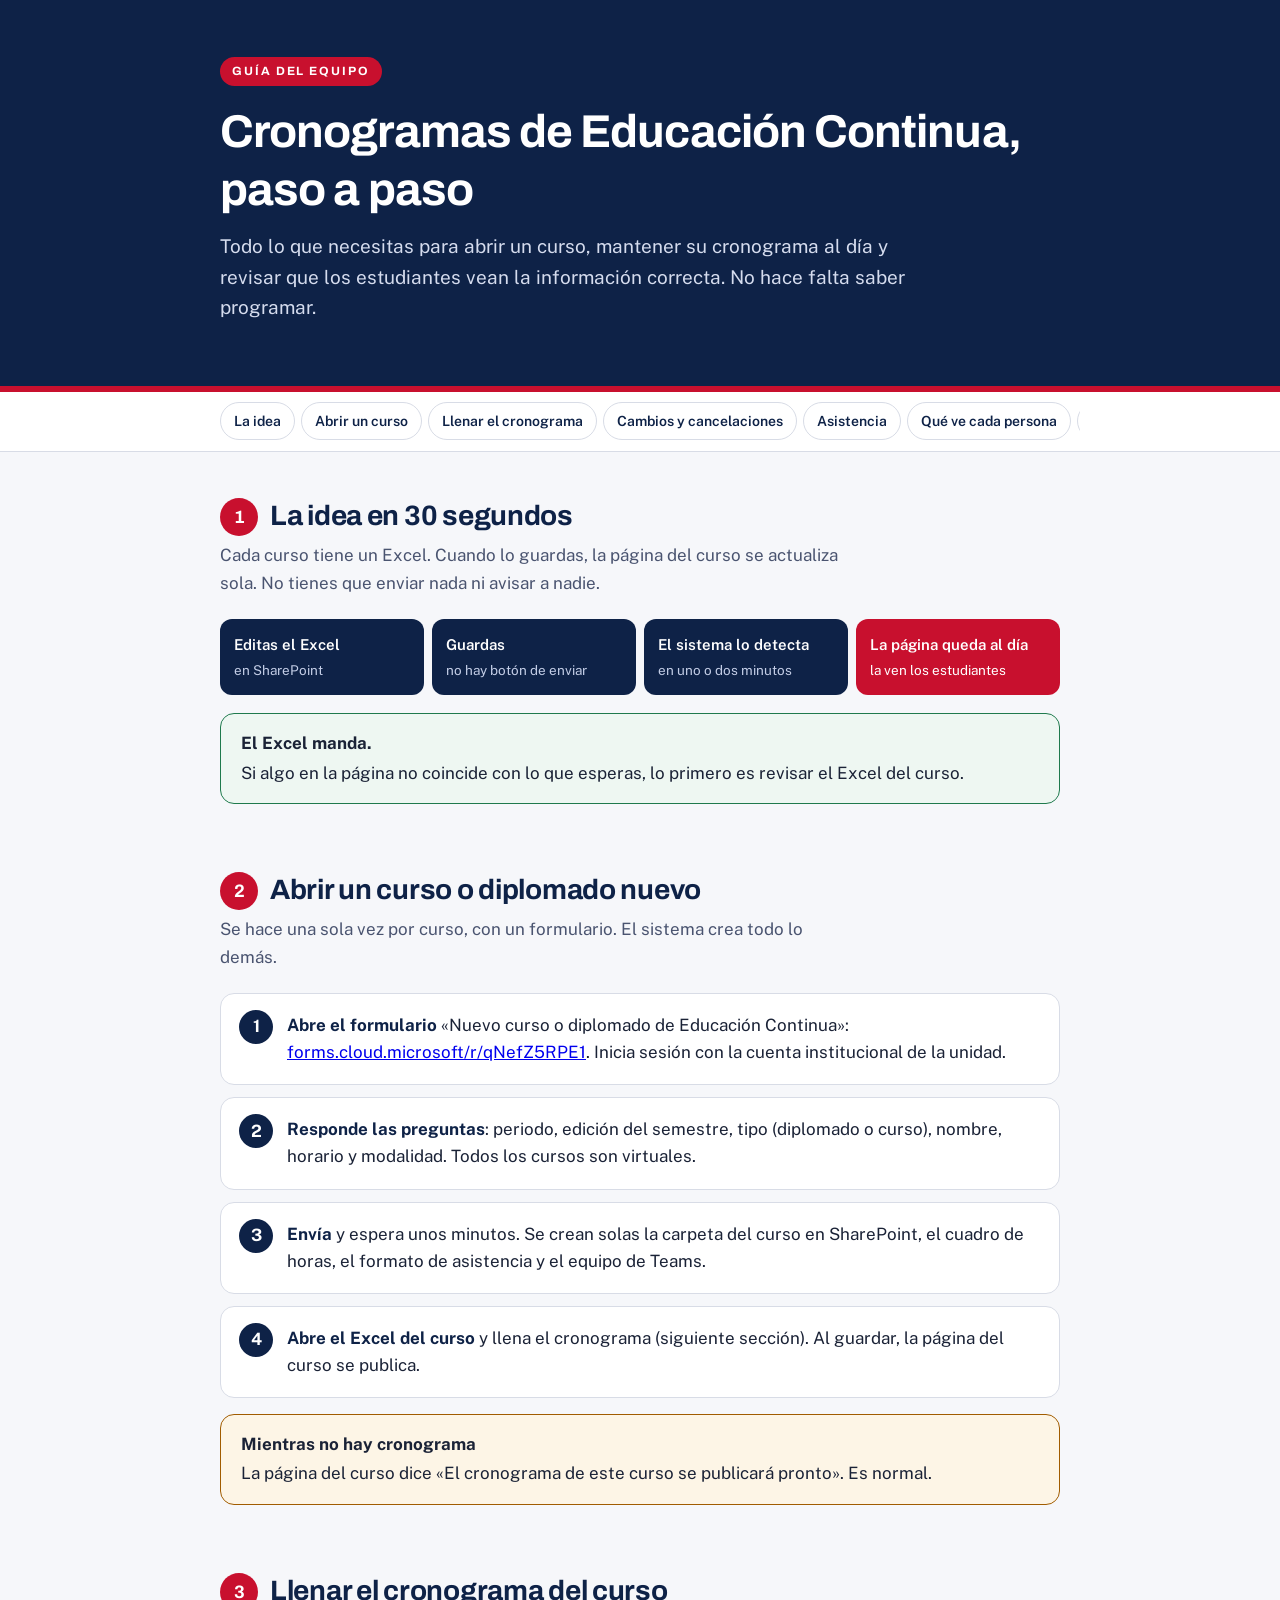
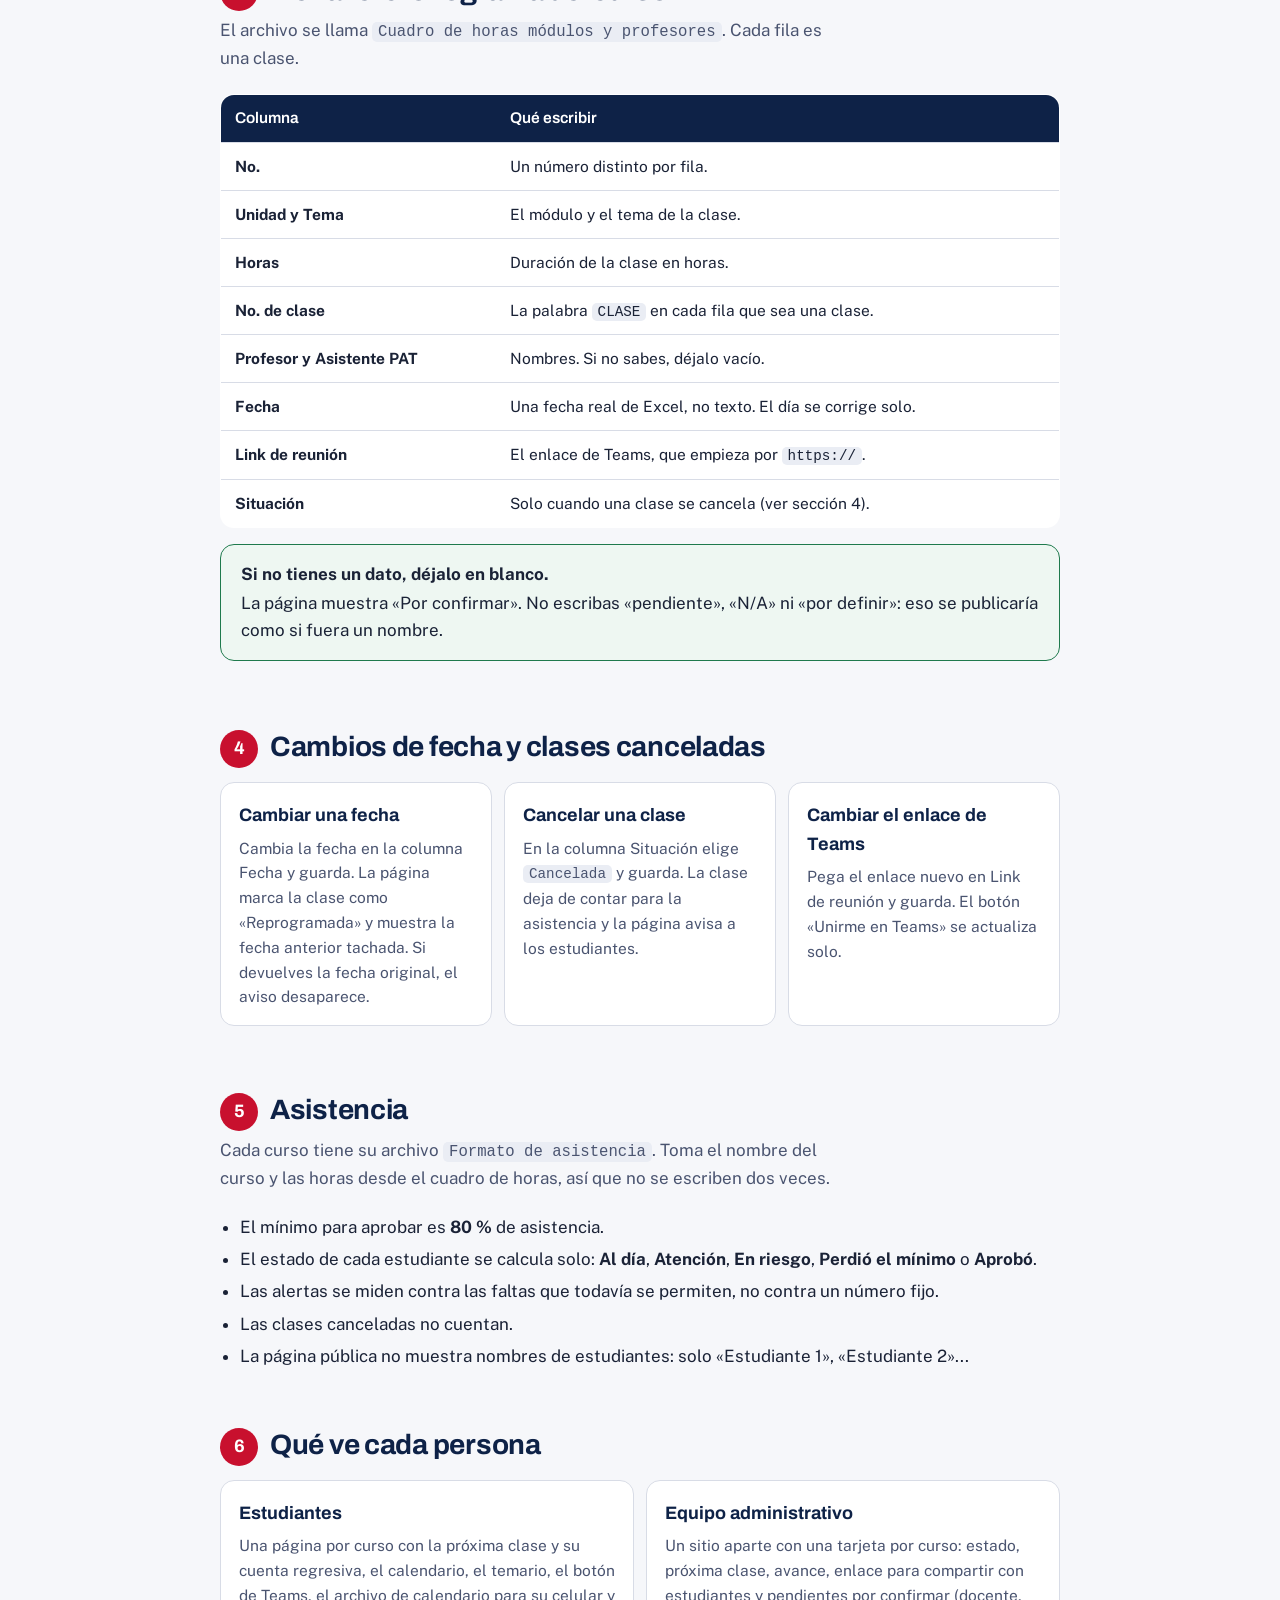
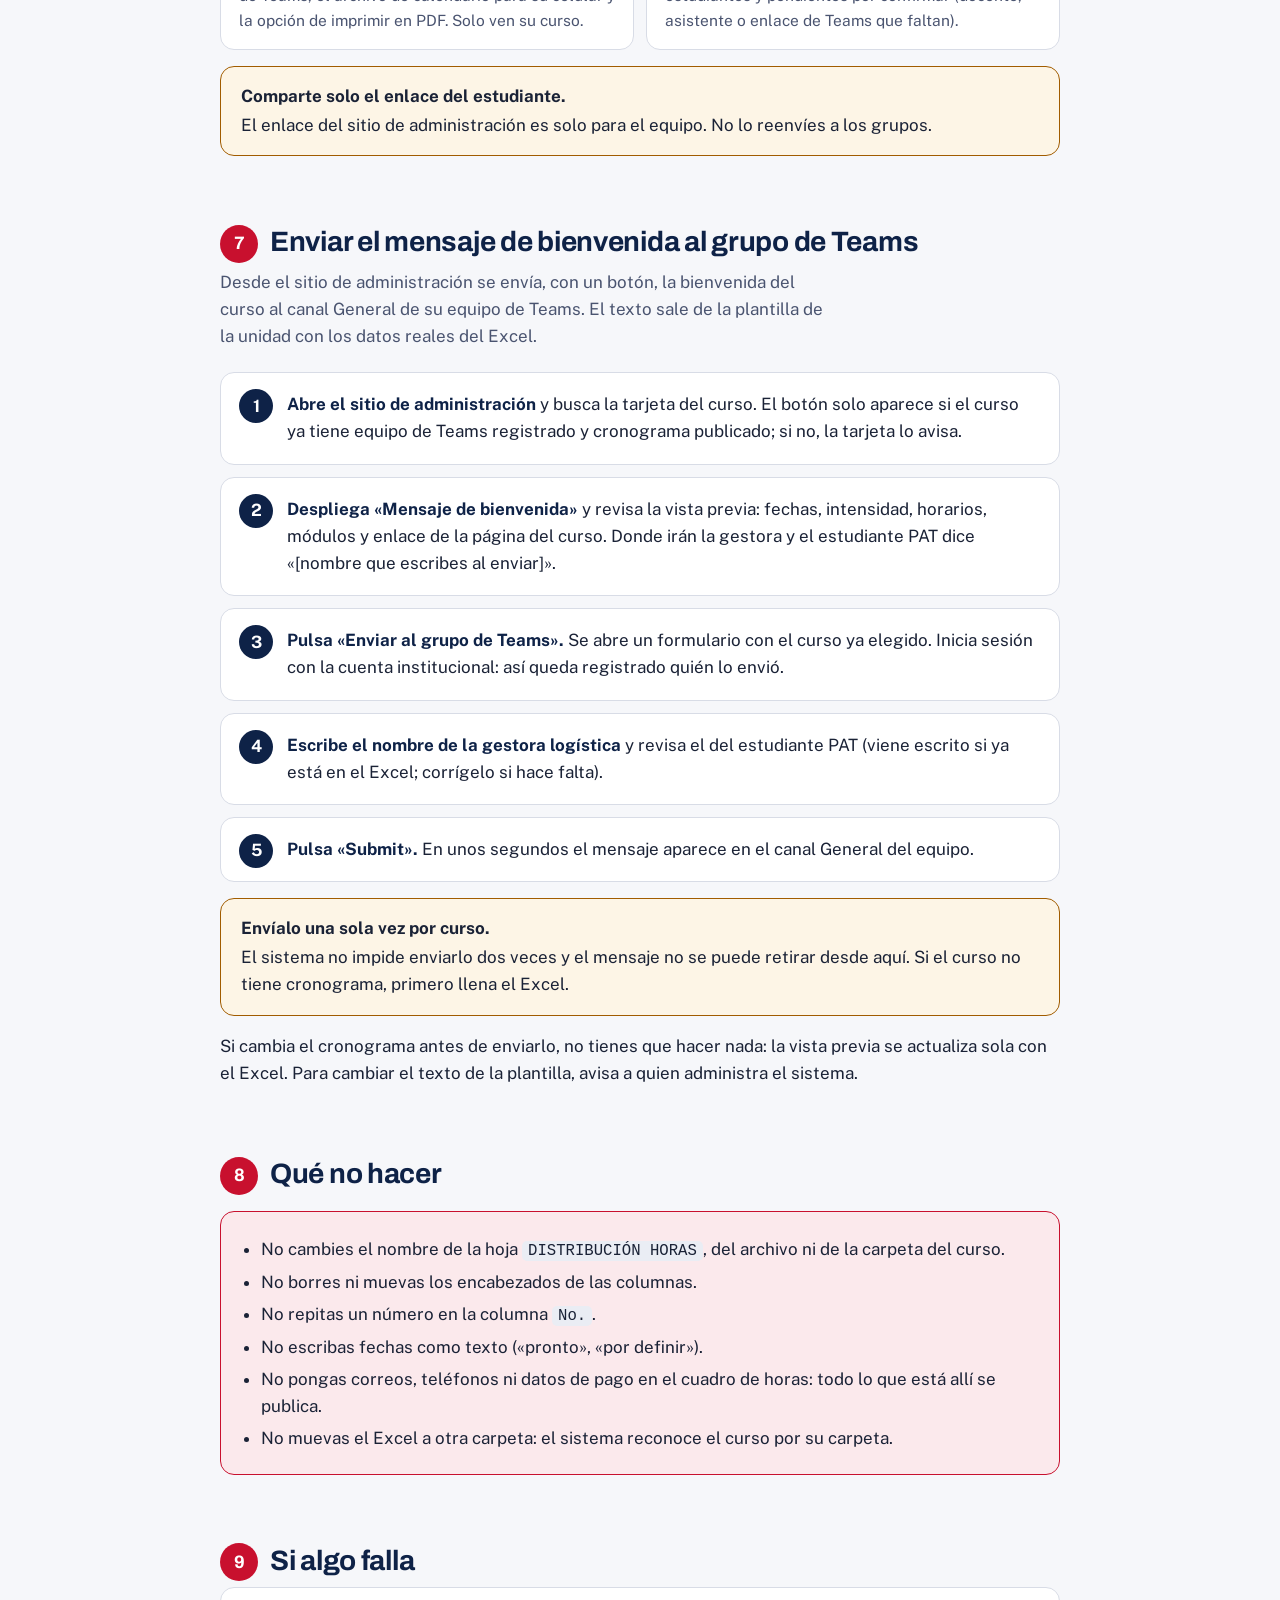
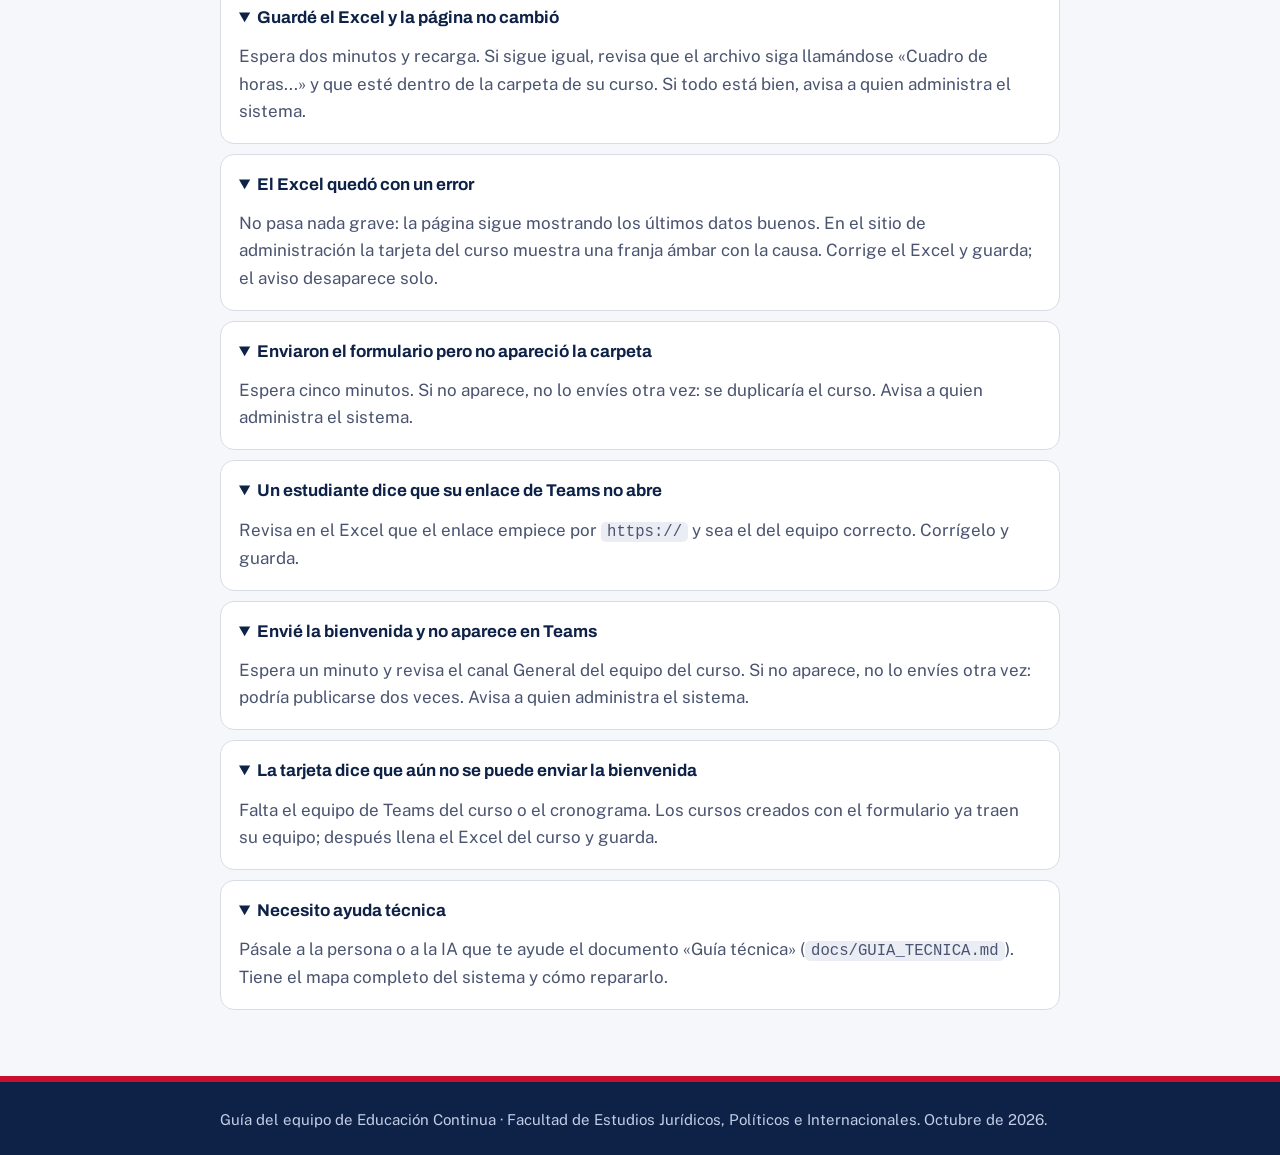
==== docs/guia-equipo.html @ ad812850 "Guía del equipo: sección sobre el mensaje de bienvenida a Teams Co-Authored-By: Claude Sonnet 5.5 <n" ====
<!doctype html>
<html lang="es">
<head>
<meta charset="utf-8">
<meta name="viewport" content="width=device-width, initial-scale=1">
<title>Guía del equipo: cronogramas de Educación Continua</title>
<style>
  @font-face{font-family:'Archivo';font-weight:100 900;font-display:swap;src:url('../assets/fuentes/archivo-wdth.woff2') format('woff2')}
  @font-face{font-family:'Public Sans';font-weight:100 900;font-display:swap;src:url('../assets/fuentes/public-sans.woff2') format('woff2')}
  :root{
    --marino:#0e2247; --marino-2:#1b3566; --rojo:#c8102e; --rojo-suave:#fbe9ec;
    --papel:#f6f7fa; --tinta:#1a2236; --tinta-2:#4a5470; --linea:#d8dce6; --verde:#1f7a4d; --ambar:#a15c00;
    --r:14px;
  }
  *{box-sizing:border-box}
  html{scroll-behavior:smooth}
  body{margin:0;background:var(--papel);color:var(--tinta);font:17px/1.6 "Public Sans","Helvetica Neue",Arial,sans-serif}
  h1,h2,h3,summary,th,.eyebrow{font-family:"Archivo","Helvetica Neue",Arial,sans-serif}
  .wrap{max-width:880px;margin:0 auto;padding:0 20px}
  header.hero{background:var(--marino);color:#fff;padding:56px 0 64px;border-bottom:6px solid var(--rojo)}
  .eyebrow{display:inline-block;font-size:12px;letter-spacing:.16em;text-transform:uppercase;font-weight:700;color:#fff;background:var(--rojo);padding:5px 12px;border-radius:99px}
  h1{font-size:clamp(30px,5vw,46px);line-height:1.25;margin:18px 0 12px;letter-spacing:-.02em}
  header p{margin:0;max-width:60ch;color:#d5dcee;font-size:19px}
  nav.indice{position:sticky;top:0;z-index:5;background:#fff;border-bottom:1px solid var(--linea)}
  nav.indice .wrap{display:flex;gap:6px;overflow-x:auto;padding-top:10px;padding-bottom:10px}
  nav.indice a{white-space:nowrap;text-decoration:none;color:var(--marino);font-weight:600;font-size:14px;padding:7px 13px;border-radius:99px;border:1px solid var(--linea)}
  nav.indice a:hover{background:var(--marino);color:#fff;border-color:var(--marino)}
  section{padding:46px 0 6px}
  h2{font-size:28px;line-height:1.3;margin:0 0 6px;color:var(--marino);letter-spacing:-.01em}
  h2 .n{display:inline-grid;place-items:center;width:38px;height:38px;border-radius:50%;background:var(--rojo);color:#fff;font-size:18px;margin-right:12px;vertical-align:middle}
  .lead{color:var(--tinta-2);margin:0 0 22px;max-width:62ch}
  .pasos{list-style:none;margin:0;padding:0;counter-reset:p}
  .pasos li{counter-increment:p;position:relative;background:#fff;border:1px solid var(--linea);border-radius:var(--r);padding:18px 20px 18px 66px;margin:0 0 12px}
  .pasos li::before{content:counter(p);position:absolute;left:18px;top:16px;width:34px;height:34px;border-radius:50%;background:var(--marino);color:#fff;font-weight:700;display:grid;place-items:center}
  .pasos b{color:var(--marino)}
  .caja{border-radius:var(--r);padding:16px 20px;margin:16px 0;border:1px solid var(--linea);background:#fff}
  .caja strong{display:block;margin-bottom:2px}
  .caja.ok{border-color:var(--verde);background:#eef7f2}
  .caja.ojo{border-color:var(--ambar);background:#fdf5e6}
  .caja.no{border-color:var(--rojo);background:var(--rojo-suave)}
  .rejilla{display:grid;grid-template-columns:repeat(auto-fit,minmax(240px,1fr));gap:12px;margin:14px 0}
  .tarjeta{background:#fff;border:1px solid var(--linea);border-radius:var(--r);padding:18px 18px 16px}
  .tarjeta h3{margin:0 0 6px;font-size:18px;color:var(--marino)}
  .tarjeta p{margin:0;color:var(--tinta-2);font-size:15.5px}
  .flujo{display:flex;flex-wrap:wrap;align-items:stretch;gap:8px;margin:18px 0}
  .flujo div{flex:1 1 150px;background:var(--marino);color:#fff;border-radius:12px;padding:14px 14px;font-weight:600;font-size:15px;position:relative}
  .flujo div small{display:block;font-weight:400;color:#c3cde6;margin-top:3px;font-size:13.5px}
  .flujo div:last-child{background:var(--rojo)}
  .flujo div:last-child small{color:#fff}
  table{width:100%;border-collapse:collapse;background:#fff;border-radius:var(--r);overflow:hidden;border:1px solid var(--linea);font-size:15.5px}
  th,td{text-align:left;padding:11px 14px;border-bottom:1px solid var(--linea);vertical-align:top}
  th{background:var(--marino);color:#fff;font-weight:600}
  tr:last-child td{border-bottom:0}
  .si{color:var(--verde);font-weight:700}.no-t{color:var(--rojo);font-weight:700}
  ul.lista{margin:8px 0 0;padding-left:20px}
  ul.lista li{margin:5px 0}
  details{background:#fff;border:1px solid var(--linea);border-radius:var(--r);padding:4px 18px;margin:0 0 10px}
  summary{cursor:pointer;font-weight:700;color:var(--marino);padding:12px 0}
  details p{margin:0 0 14px;color:var(--tinta-2)}
  footer{margin-top:50px;background:var(--marino);color:#c3cde6;padding:26px 0 30px;font-size:15px;border-top:6px solid var(--rojo)}
  code{background:#eaedf4;border-radius:5px;padding:1px 6px;font-size:.92em}
  @media print{
    body{background:#fff;font-size:12.5px}
    nav.indice{display:none}
    header.hero{padding:24px 0 26px;-webkit-print-color-adjust:exact;print-color-adjust:exact}
    section{padding:18px 0 0;break-inside:avoid-page}
    .pasos li,.tarjeta,.caja,details,table{break-inside:avoid}
    details{display:block}
    .flujo div,.pasos li::before,h2 .n,th,footer,.eyebrow{-webkit-print-color-adjust:exact;print-color-adjust:exact}
    footer{margin-top:20px}
    @page{margin:14mm 12mm}
  }
</style>
</head>
<body>

<header class="hero">
  <div class="wrap">
    <span class="eyebrow">Guía del equipo</span>
    <h1>Cronogramas de Educación Continua, paso a paso</h1>
    <p>Todo lo que necesitas para abrir un curso, mantener su cronograma al día y revisar que los estudiantes vean la información correcta. No hace falta saber programar.</p>
  </div>
</header>

<nav class="indice" aria-label="Contenido">
  <div class="wrap">
    <a href="#idea">La idea</a>
    <a href="#abrir">Abrir un curso</a>
    <a href="#cuadro">Llenar el cronograma</a>
    <a href="#cambios">Cambios y cancelaciones</a>
    <a href="#asistencia">Asistencia</a>
    <a href="#sitio">Qué ve cada persona</a>
    <a href="#bienvenida">Mensaje de bienvenida</a>
    <a href="#evitar">Qué no hacer</a>
    <a href="#dudas">Si algo falla</a>
  </div>
</nav>

<main class="wrap">

<section id="idea">
  <h2><span class="n">1</span>La idea en 30 segundos</h2>
  <p class="lead">Cada curso tiene un Excel. Cuando lo guardas, la página del curso se actualiza sola. No tienes que enviar nada ni avisar a nadie.</p>
  <div class="flujo" role="img" aria-label="Flujo: editas el Excel, el sistema lo detecta, la página se actualiza">
    <div>Editas el Excel<small>en SharePoint</small></div>
    <div>Guardas<small>no hay botón de enviar</small></div>
    <div>El sistema lo detecta<small>en uno o dos minutos</small></div>
    <div>La página queda al día<small>la ven los estudiantes</small></div>
  </div>
  <div class="caja ok"><strong>El Excel manda.</strong>Si algo en la página no coincide con lo que esperas, lo primero es revisar el Excel del curso.</div>
</section>

<section id="abrir">
  <h2><span class="n">2</span>Abrir un curso o diplomado nuevo</h2>
  <p class="lead">Se hace una sola vez por curso, con un formulario. El sistema crea todo lo demás.</p>
  <ol class="pasos">
    <li><b>Abre el formulario</b> «Nuevo curso o diplomado de Educación Continua»: <a href="https://forms.cloud.microsoft/r/qNefZ5RPE1">forms.cloud.microsoft/r/qNefZ5RPE1</a>. Inicia sesión con la cuenta institucional de la unidad.</li>
    <li><b>Responde las preguntas</b>: periodo, edición del semestre, tipo (diplomado o curso), nombre, horario y modalidad. Todos los cursos son virtuales.</li>
    <li><b>Envía</b> y espera unos minutos. Se crean solas la carpeta del curso en SharePoint, el cuadro de horas, el formato de asistencia y el equipo de Teams.</li>
    <li><b>Abre el Excel del curso</b> y llena el cronograma (siguiente sección). Al guardar, la página del curso se publica.</li>
  </ol>
  <div class="caja ojo"><strong>Mientras no hay cronograma</strong>La página del curso dice «El cronograma de este curso se publicará pronto». Es normal.</div>
</section>

<section id="cuadro">
  <h2><span class="n">3</span>Llenar el cronograma del curso</h2>
  <p class="lead">El archivo se llama <code>Cuadro de horas módulos y profesores</code>. Cada fila es una clase.</p>
  <table>
    <tr><th>Columna</th><th>Qué escribir</th></tr>
    <tr><td><b>No.</b></td><td>Un número distinto por fila.</td></tr>
    <tr><td><b>Unidad y Tema</b></td><td>El módulo y el tema de la clase.</td></tr>
    <tr><td><b>Horas</b></td><td>Duración de la clase en horas.</td></tr>
    <tr><td><b>No. de clase</b></td><td>La palabra <code>CLASE</code> en cada fila que sea una clase.</td></tr>
    <tr><td><b>Profesor y Asistente PAT</b></td><td>Nombres. Si no sabes, déjalo vacío.</td></tr>
    <tr><td><b>Fecha</b></td><td>Una fecha real de Excel, no texto. El día se corrige solo.</td></tr>
    <tr><td><b>Link de reunión</b></td><td>El enlace de Teams, que empieza por <code>https://</code>.</td></tr>
    <tr><td><b>Situación</b></td><td>Solo cuando una clase se cancela (ver sección 4).</td></tr>
  </table>
  <div class="caja ok"><strong>Si no tienes un dato, déjalo en blanco.</strong>La página muestra «Por confirmar». No escribas «pendiente», «N/A» ni «por definir»: eso se publicaría como si fuera un nombre.</div>
</section>

<section id="cambios">
  <h2><span class="n">4</span>Cambios de fecha y clases canceladas</h2>
  <div class="rejilla">
    <div class="tarjeta"><h3>Cambiar una fecha</h3><p>Cambia la fecha en la columna Fecha y guarda. La página marca la clase como «Reprogramada» y muestra la fecha anterior tachada. Si devuelves la fecha original, el aviso desaparece.</p></div>
    <div class="tarjeta"><h3>Cancelar una clase</h3><p>En la columna Situación elige <code>Cancelada</code> y guarda. La clase deja de contar para la asistencia y la página avisa a los estudiantes.</p></div>
    <div class="tarjeta"><h3>Cambiar el enlace de Teams</h3><p>Pega el enlace nuevo en Link de reunión y guarda. El botón «Unirme en Teams» se actualiza solo.</p></div>
  </div>
</section>

<section id="asistencia">
  <h2><span class="n">5</span>Asistencia</h2>
  <p class="lead">Cada curso tiene su archivo <code>Formato de asistencia</code>. Toma el nombre del curso y las horas desde el cuadro de horas, así que no se escriben dos veces.</p>
  <ul class="lista">
    <li>El mínimo para aprobar es <b>80 %</b> de asistencia.</li>
    <li>El estado de cada estudiante se calcula solo: <b>Al día</b>, <b>Atención</b>, <b>En riesgo</b>, <b>Perdió el mínimo</b> o <b>Aprobó</b>.</li>
    <li>Las alertas se miden contra las faltas que todavía se permiten, no contra un número fijo.</li>
    <li>Las clases canceladas no cuentan.</li>
    <li>La página pública no muestra nombres de estudiantes: solo «Estudiante 1», «Estudiante 2»...</li>
  </ul>
</section>

<section id="sitio">
  <h2><span class="n">6</span>Qué ve cada persona</h2>
  <div class="rejilla">
    <div class="tarjeta"><h3>Estudiantes</h3><p>Una página por curso con la próxima clase y su cuenta regresiva, el calendario, el temario, el botón de Teams, el archivo de calendario para su celular y la opción de imprimir en PDF. Solo ven su curso.</p></div>
    <div class="tarjeta"><h3>Equipo administrativo</h3><p>Un sitio aparte con una tarjeta por curso: estado, próxima clase, avance, enlace para compartir con estudiantes y pendientes por confirmar (docente, asistente o enlace de Teams que faltan).</p></div>
  </div>
  <div class="caja ojo"><strong>Comparte solo el enlace del estudiante.</strong>El enlace del sitio de administración es solo para el equipo. No lo reenvíes a los grupos.</div>
</section>

<section id="bienvenida">
  <h2><span class="n">7</span>Enviar el mensaje de bienvenida al grupo de Teams</h2>
  <p class="lead">Desde el sitio de administración se envía, con un botón, la bienvenida del curso al canal General de su equipo de Teams. El texto sale de la plantilla de la unidad con los datos reales del Excel.</p>
  <ol class="pasos">
    <li><b>Abre el sitio de administración</b> y busca la tarjeta del curso. El botón solo aparece si el curso ya tiene equipo de Teams registrado y cronograma publicado; si no, la tarjeta lo avisa.</li>
    <li><b>Despliega «Mensaje de bienvenida»</b> y revisa la vista previa: fechas, intensidad, horarios, módulos y enlace de la página del curso. Donde irán la gestora y el estudiante PAT dice «[nombre que escribes al enviar]».</li>
    <li><b>Pulsa «Enviar al grupo de Teams».</b> Se abre un formulario con el curso ya elegido. Inicia sesión con la cuenta institucional: así queda registrado quién lo envió.</li>
    <li><b>Escribe el nombre de la gestora logística</b> y revisa el del estudiante PAT (viene escrito si ya está en el Excel; corrígelo si hace falta).</li>
    <li><b>Pulsa «Submit».</b> En unos segundos el mensaje aparece en el canal General del equipo.</li>
  </ol>
  <div class="caja ojo"><strong>Envíalo una sola vez por curso.</strong>El sistema no impide enviarlo dos veces y el mensaje no se puede retirar desde aquí. Si el curso no tiene cronograma, primero llena el Excel.</div>
  <p>Si cambia el cronograma antes de enviarlo, no tienes que hacer nada: la vista previa se actualiza sola con el Excel. Para cambiar el texto de la plantilla, avisa a quien administra el sistema.</p>
</section>

<section id="evitar">
  <h2><span class="n">8</span>Qué no hacer</h2>
  <div class="caja no">
    <ul class="lista">
      <li>No cambies el nombre de la hoja <code>DISTRIBUCIÓN HORAS</code>, del archivo ni de la carpeta del curso.</li>
      <li>No borres ni muevas los encabezados de las columnas.</li>
      <li>No repitas un número en la columna <code>No.</code>.</li>
      <li>No escribas fechas como texto («pronto», «por definir»).</li>
      <li>No pongas correos, teléfonos ni datos de pago en el cuadro de horas: todo lo que está allí se publica.</li>
      <li>No muevas el Excel a otra carpeta: el sistema reconoce el curso por su carpeta.</li>
    </ul>
  </div>
</section>

<section id="dudas">
  <h2><span class="n">9</span>Si algo falla</h2>
  <details open>
    <summary>Guardé el Excel y la página no cambió</summary>
    <p>Espera dos minutos y recarga. Si sigue igual, revisa que el archivo siga llamándose «Cuadro de horas...» y que esté dentro de la carpeta de su curso. Si todo está bien, avisa a quien administra el sistema.</p>
  </details>
  <details open>
    <summary>El Excel quedó con un error</summary>
    <p>No pasa nada grave: la página sigue mostrando los últimos datos buenos. En el sitio de administración la tarjeta del curso muestra una franja ámbar con la causa. Corrige el Excel y guarda; el aviso desaparece solo.</p>
  </details>
  <details open>
    <summary>Enviaron el formulario pero no apareció la carpeta</summary>
    <p>Espera cinco minutos. Si no aparece, no lo envíes otra vez: se duplicaría el curso. Avisa a quien administra el sistema.</p>
  </details>
  <details open>
    <summary>Un estudiante dice que su enlace de Teams no abre</summary>
    <p>Revisa en el Excel que el enlace empiece por <code>https://</code> y sea el del equipo correcto. Corrígelo y guarda.</p>
  </details>
  <details open>
    <summary>Envié la bienvenida y no aparece en Teams</summary>
    <p>Espera un minuto y revisa el canal General del equipo del curso. Si no aparece, no lo envíes otra vez: podría publicarse dos veces. Avisa a quien administra el sistema.</p>
  </details>
  <details open>
    <summary>La tarjeta dice que aún no se puede enviar la bienvenida</summary>
    <p>Falta el equipo de Teams del curso o el cronograma. Los cursos creados con el formulario ya traen su equipo; después llena el Excel del curso y guarda.</p>
  </details>
  <details open>
    <summary>Necesito ayuda técnica</summary>
    <p>Pásale a la persona o a la IA que te ayude el documento «Guía técnica» (<code>docs/GUIA_TECNICA.md</code>). Tiene el mapa completo del sistema y cómo repararlo.</p>
  </details>
</section>

</main>

<footer>
  <div class="wrap">Guía del equipo de Educación Continua · Facultad de Estudios Jurídicos, Políticos e Internacionales. Octubre de 2026.</div>
</footer>

</body>
</html>
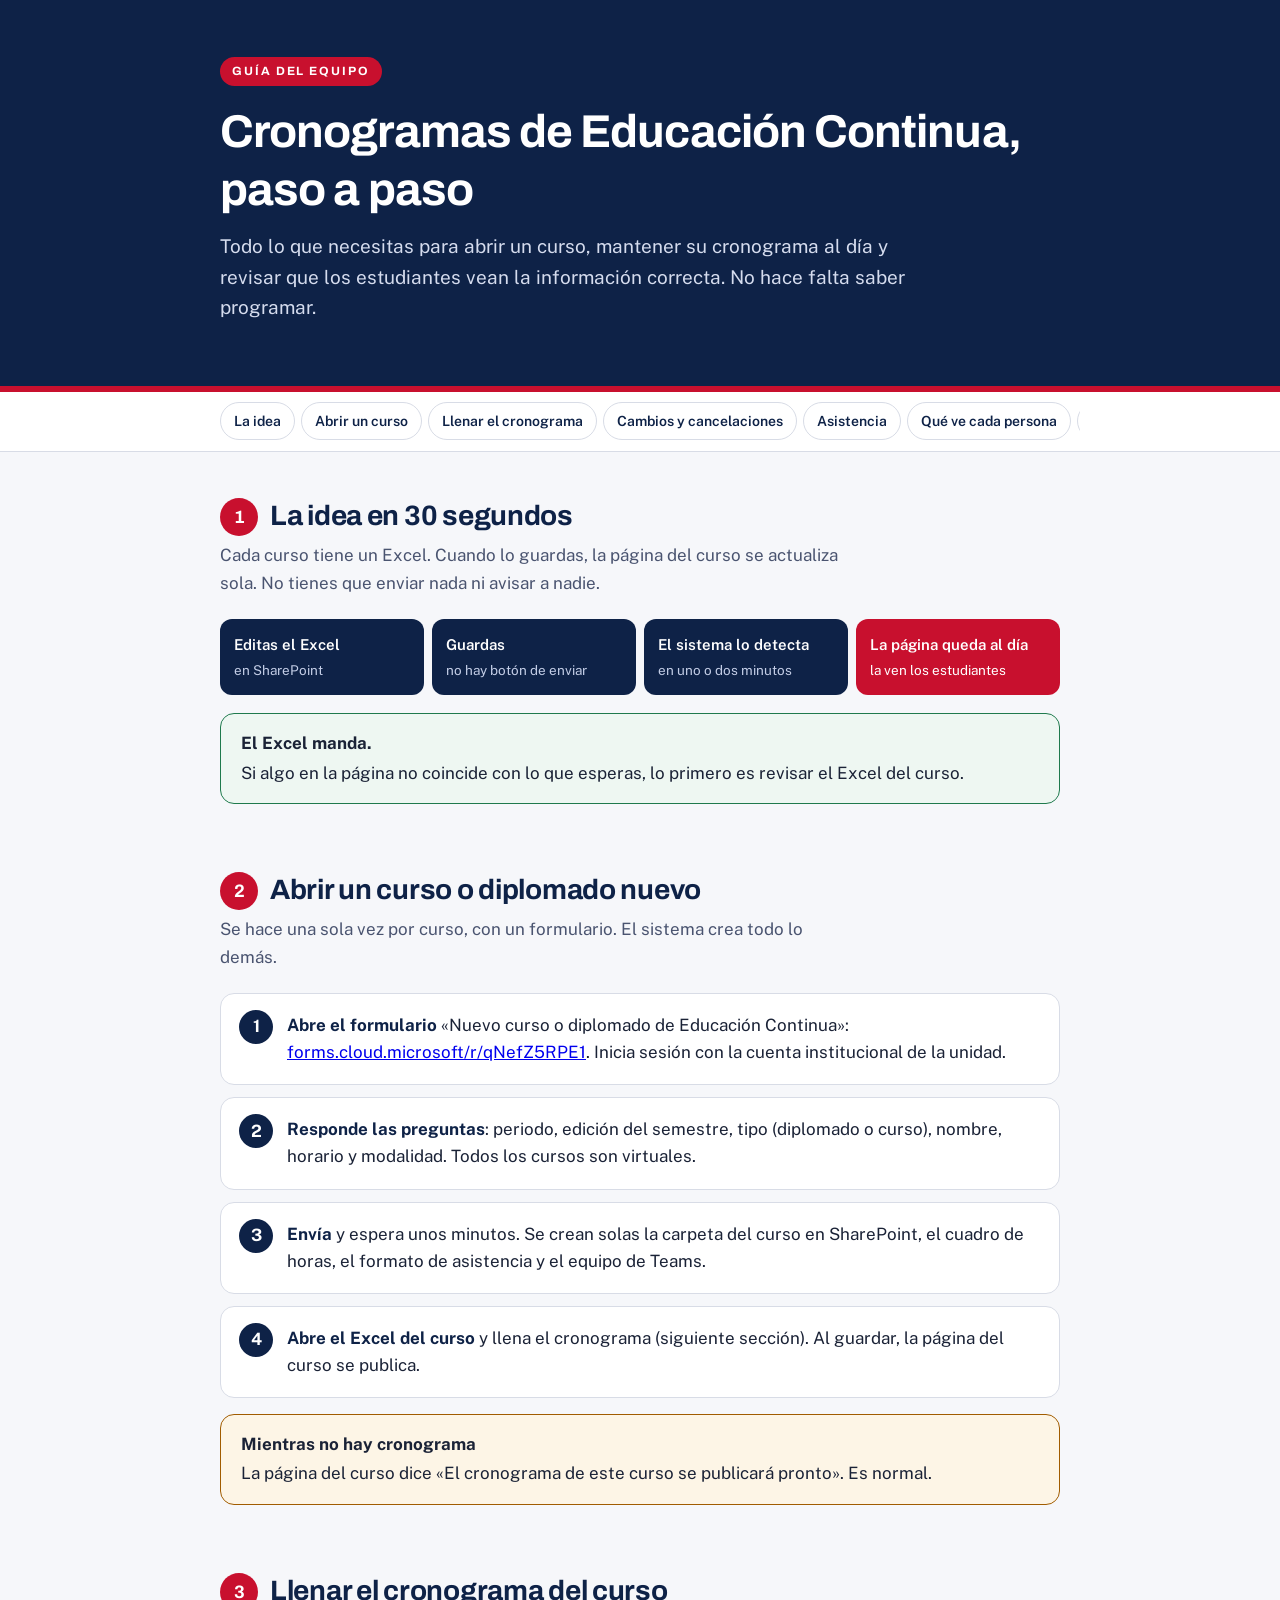
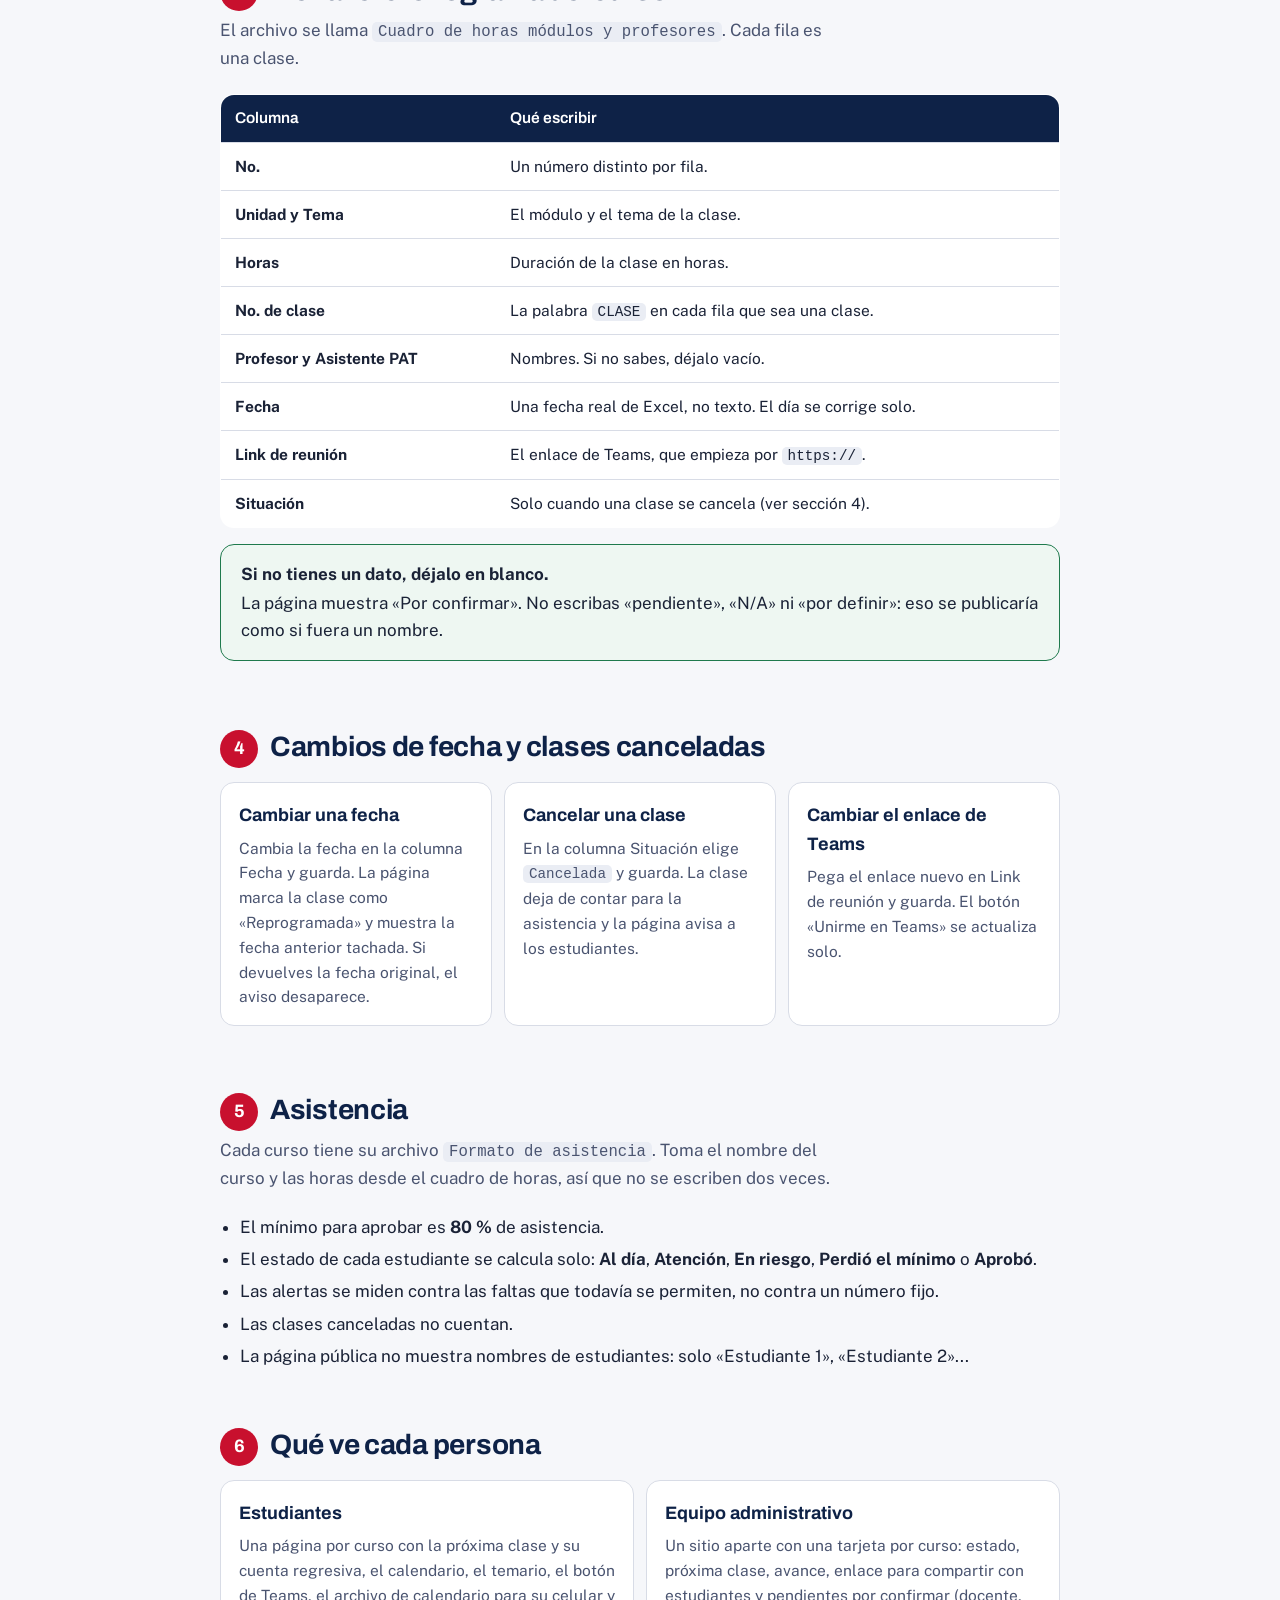
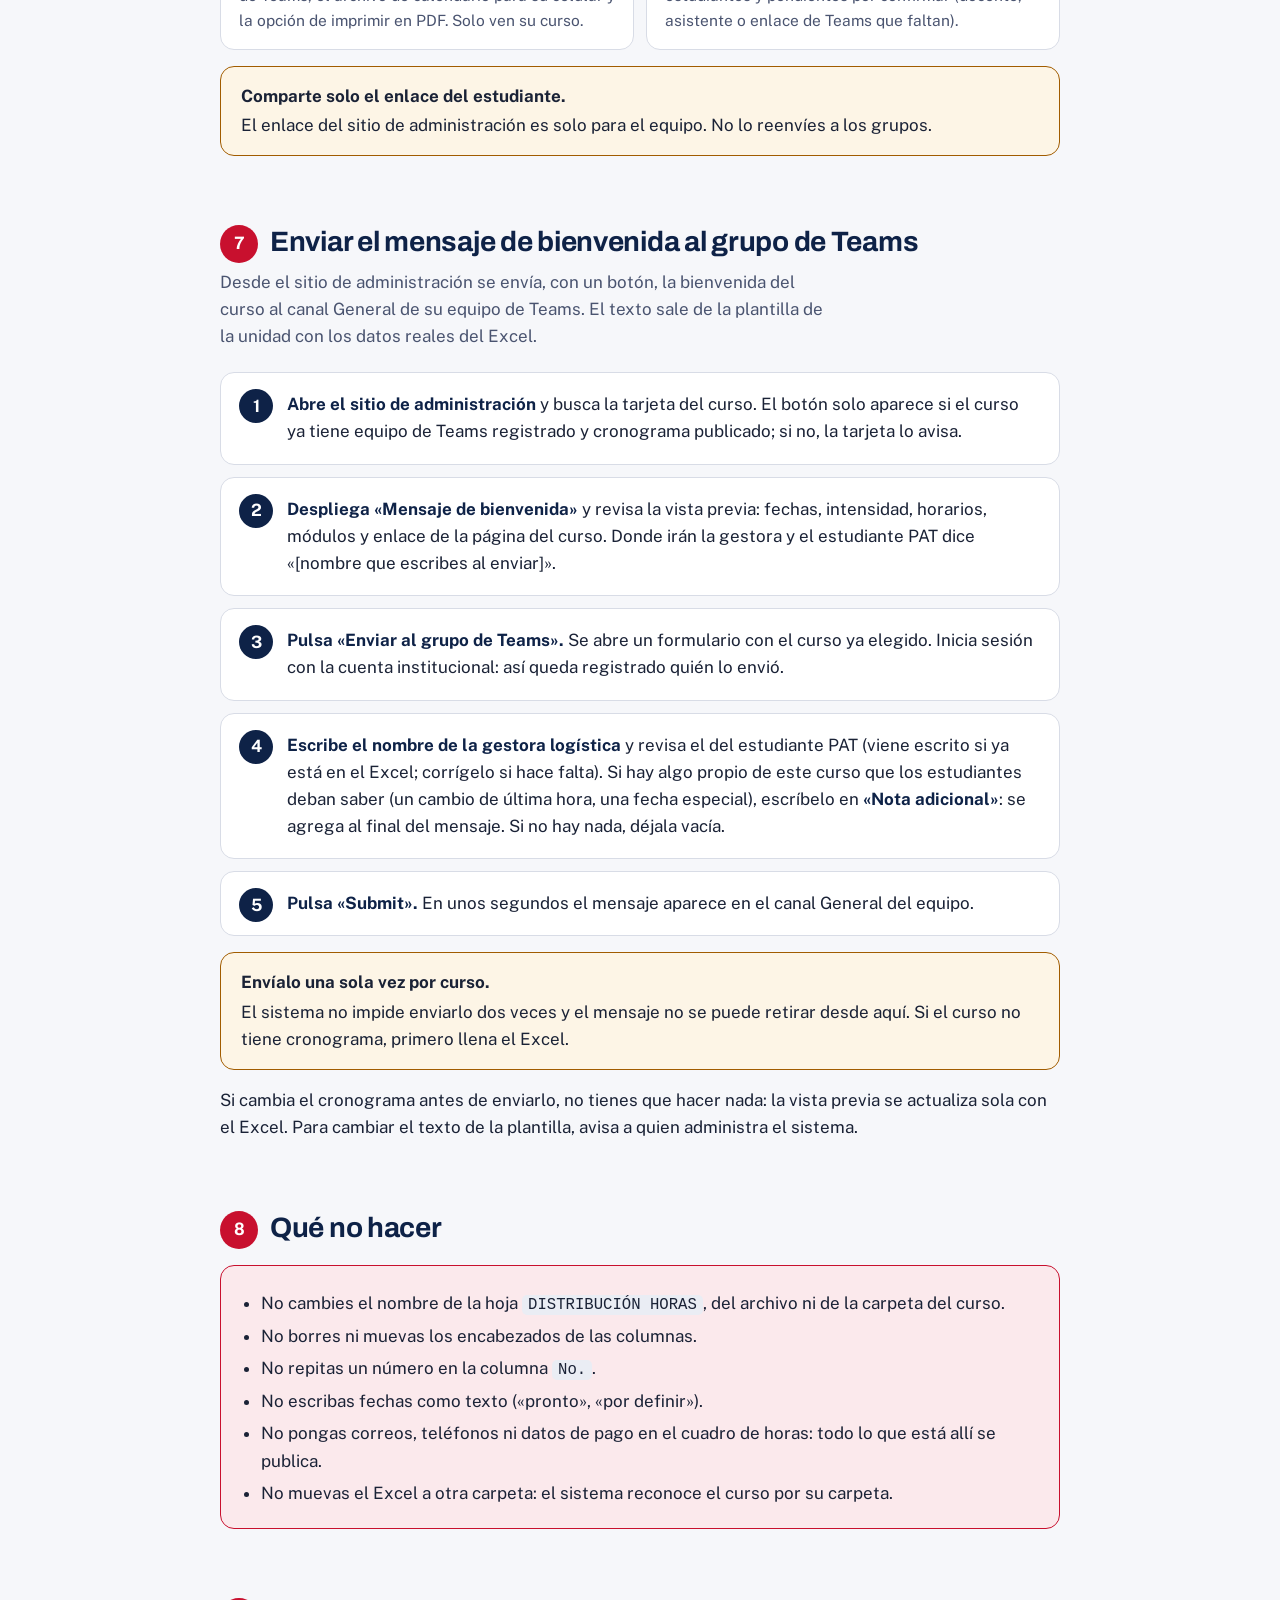
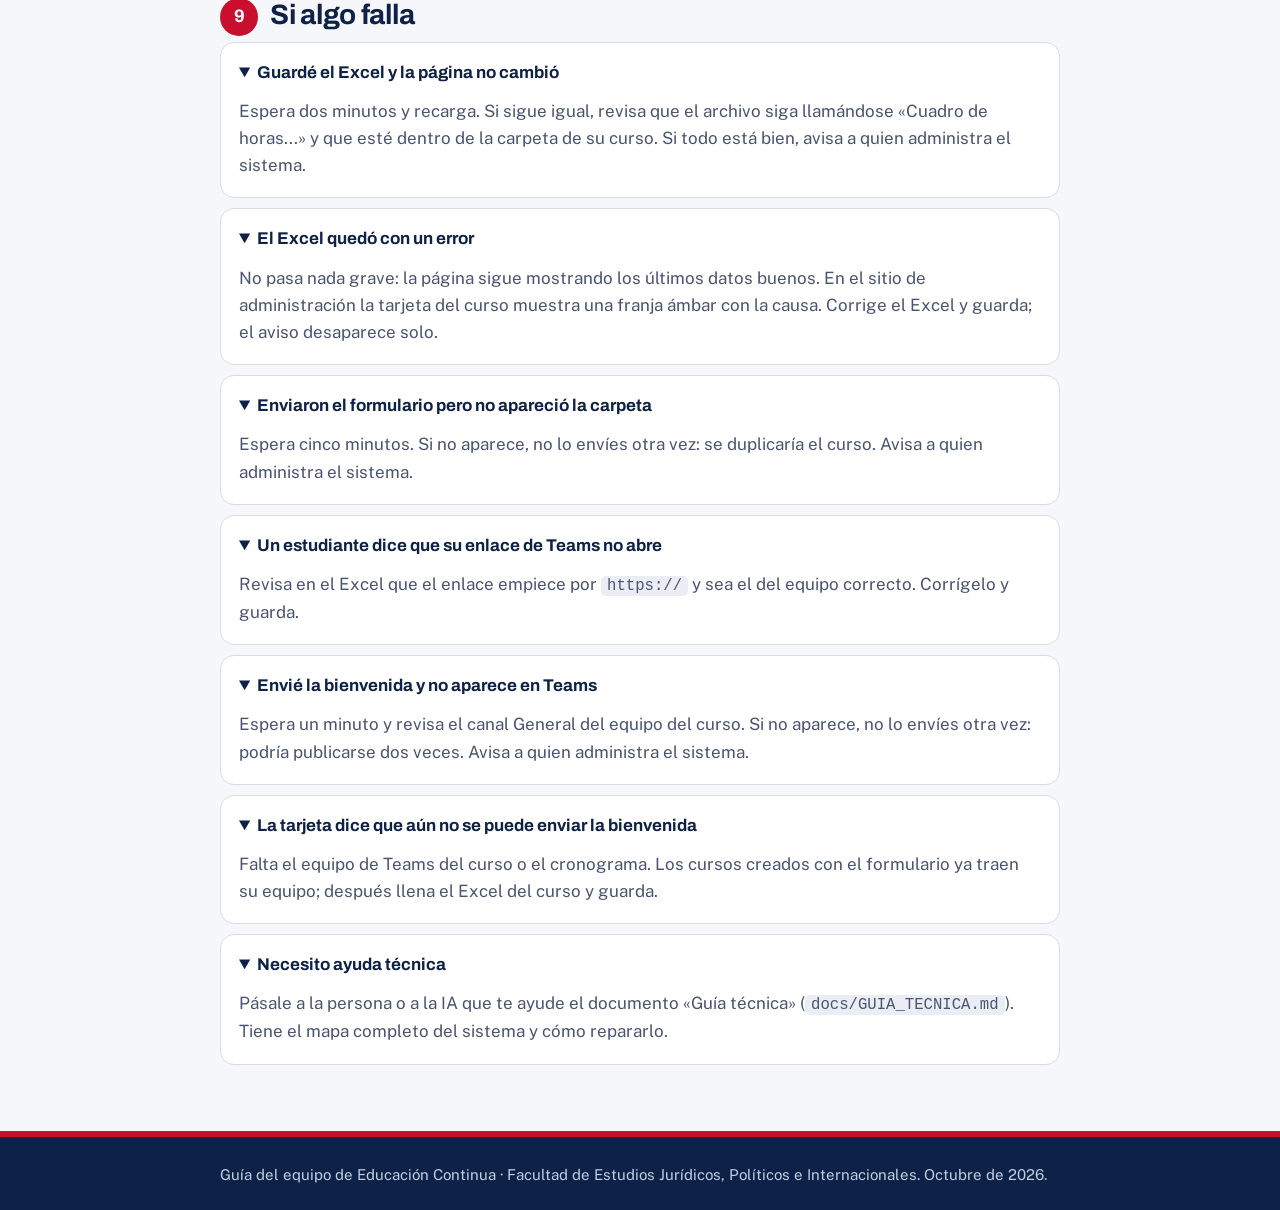
==== commit d1442e68: "Bienvenida: nota adicional opcional del curso en el formulario Co-Authored-By: Claude Sonnet 5.5 <no" ====
--- a/docs/guia-equipo.html
+++ b/docs/guia-equipo.html
@@ -176,7 +176,7 @@
     <li><b>Abre el sitio de administración</b> y busca la tarjeta del curso. El botón solo aparece si el curso ya tiene equipo de Teams registrado y cronograma publicado; si no, la tarjeta lo avisa.</li>
     <li><b>Despliega «Mensaje de bienvenida»</b> y revisa la vista previa: fechas, intensidad, horarios, módulos y enlace de la página del curso. Donde irán la gestora y el estudiante PAT dice «[nombre que escribes al enviar]».</li>
     <li><b>Pulsa «Enviar al grupo de Teams».</b> Se abre un formulario con el curso ya elegido. Inicia sesión con la cuenta institucional: así queda registrado quién lo envió.</li>
-    <li><b>Escribe el nombre de la gestora logística</b> y revisa el del estudiante PAT (viene escrito si ya está en el Excel; corrígelo si hace falta).</li>
+    <li><b>Escribe el nombre de la gestora logística</b> y revisa el del estudiante PAT (viene escrito si ya está en el Excel; corrígelo si hace falta). Si hay algo propio de este curso que los estudiantes deban saber (un cambio de última hora, una fecha especial), escríbelo en <b>«Nota adicional»</b>: se agrega al final del mensaje. Si no hay nada, déjala vacía.</li>
     <li><b>Pulsa «Submit».</b> En unos segundos el mensaje aparece en el canal General del equipo.</li>
   </ol>
   <div class="caja ojo"><strong>Envíalo una sola vez por curso.</strong>El sistema no impide enviarlo dos veces y el mensaje no se puede retirar desde aquí. Si el curso no tiene cronograma, primero llena el Excel.</div>
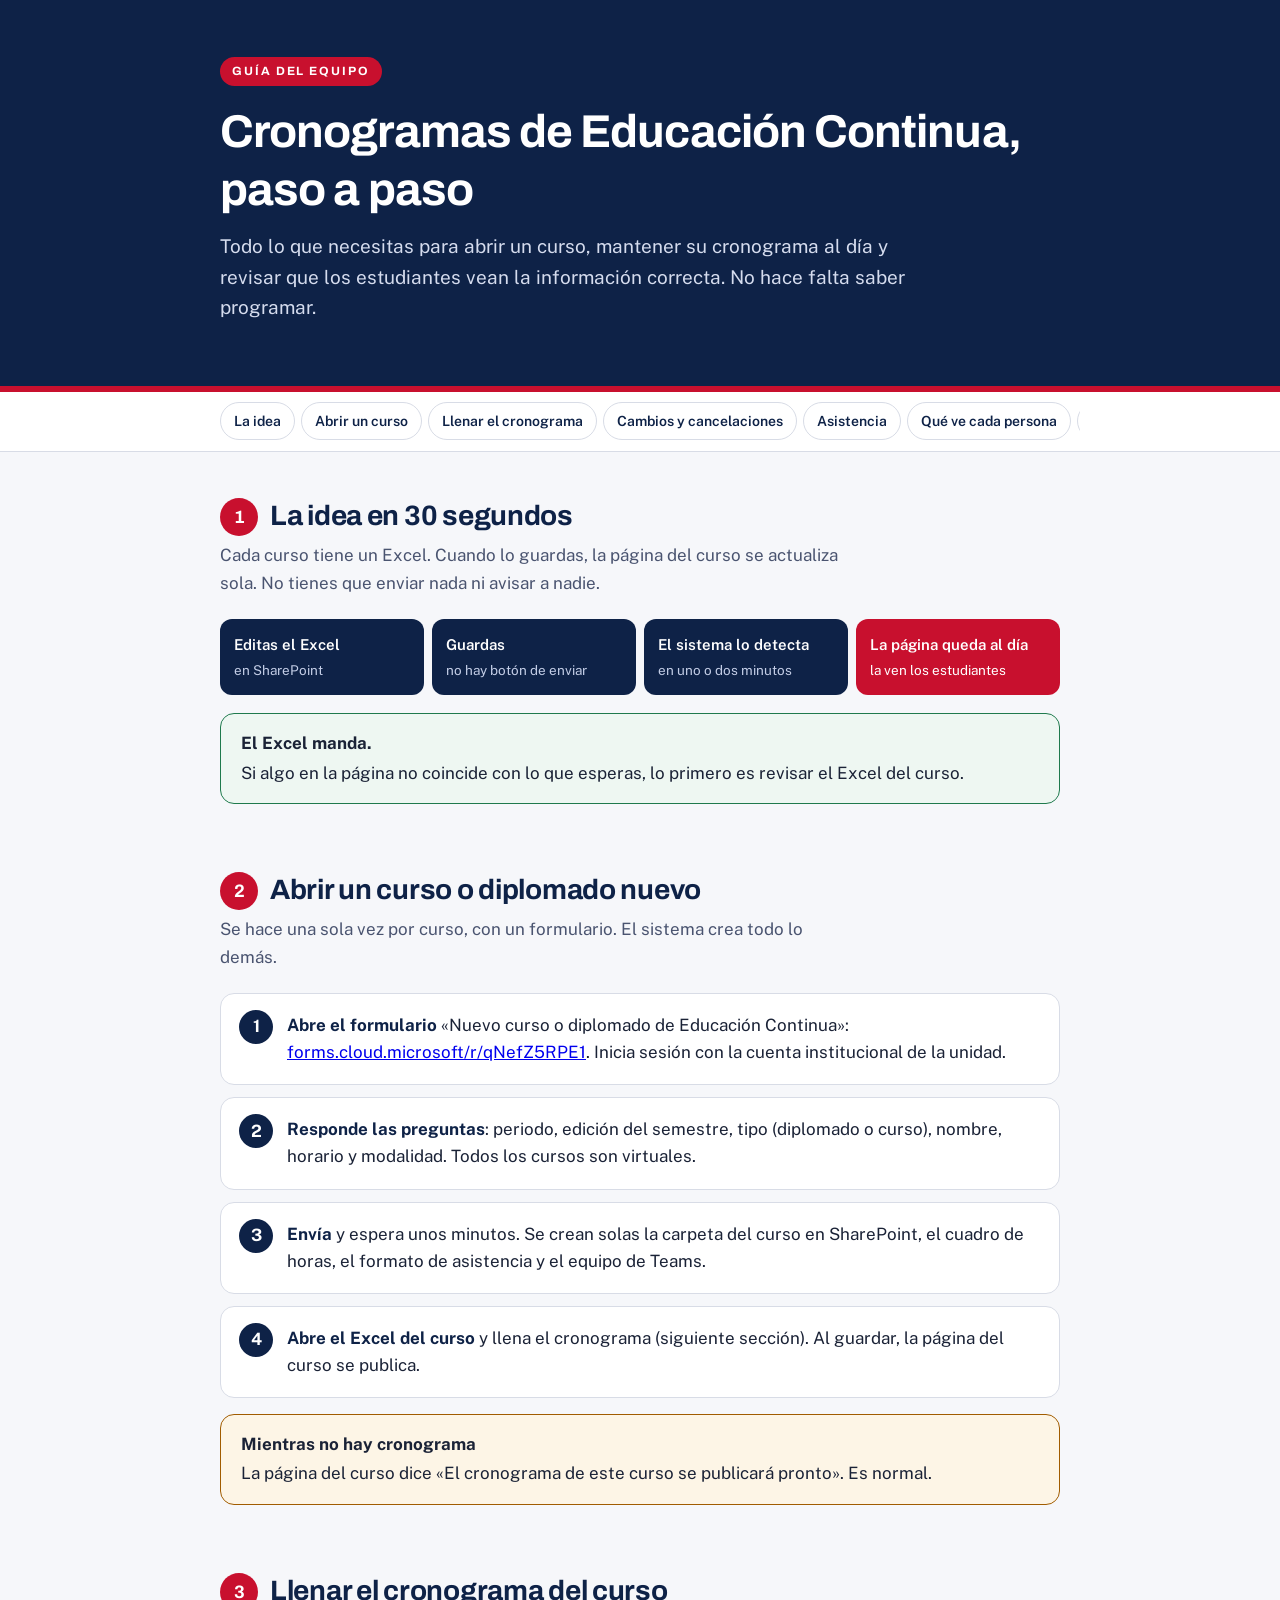
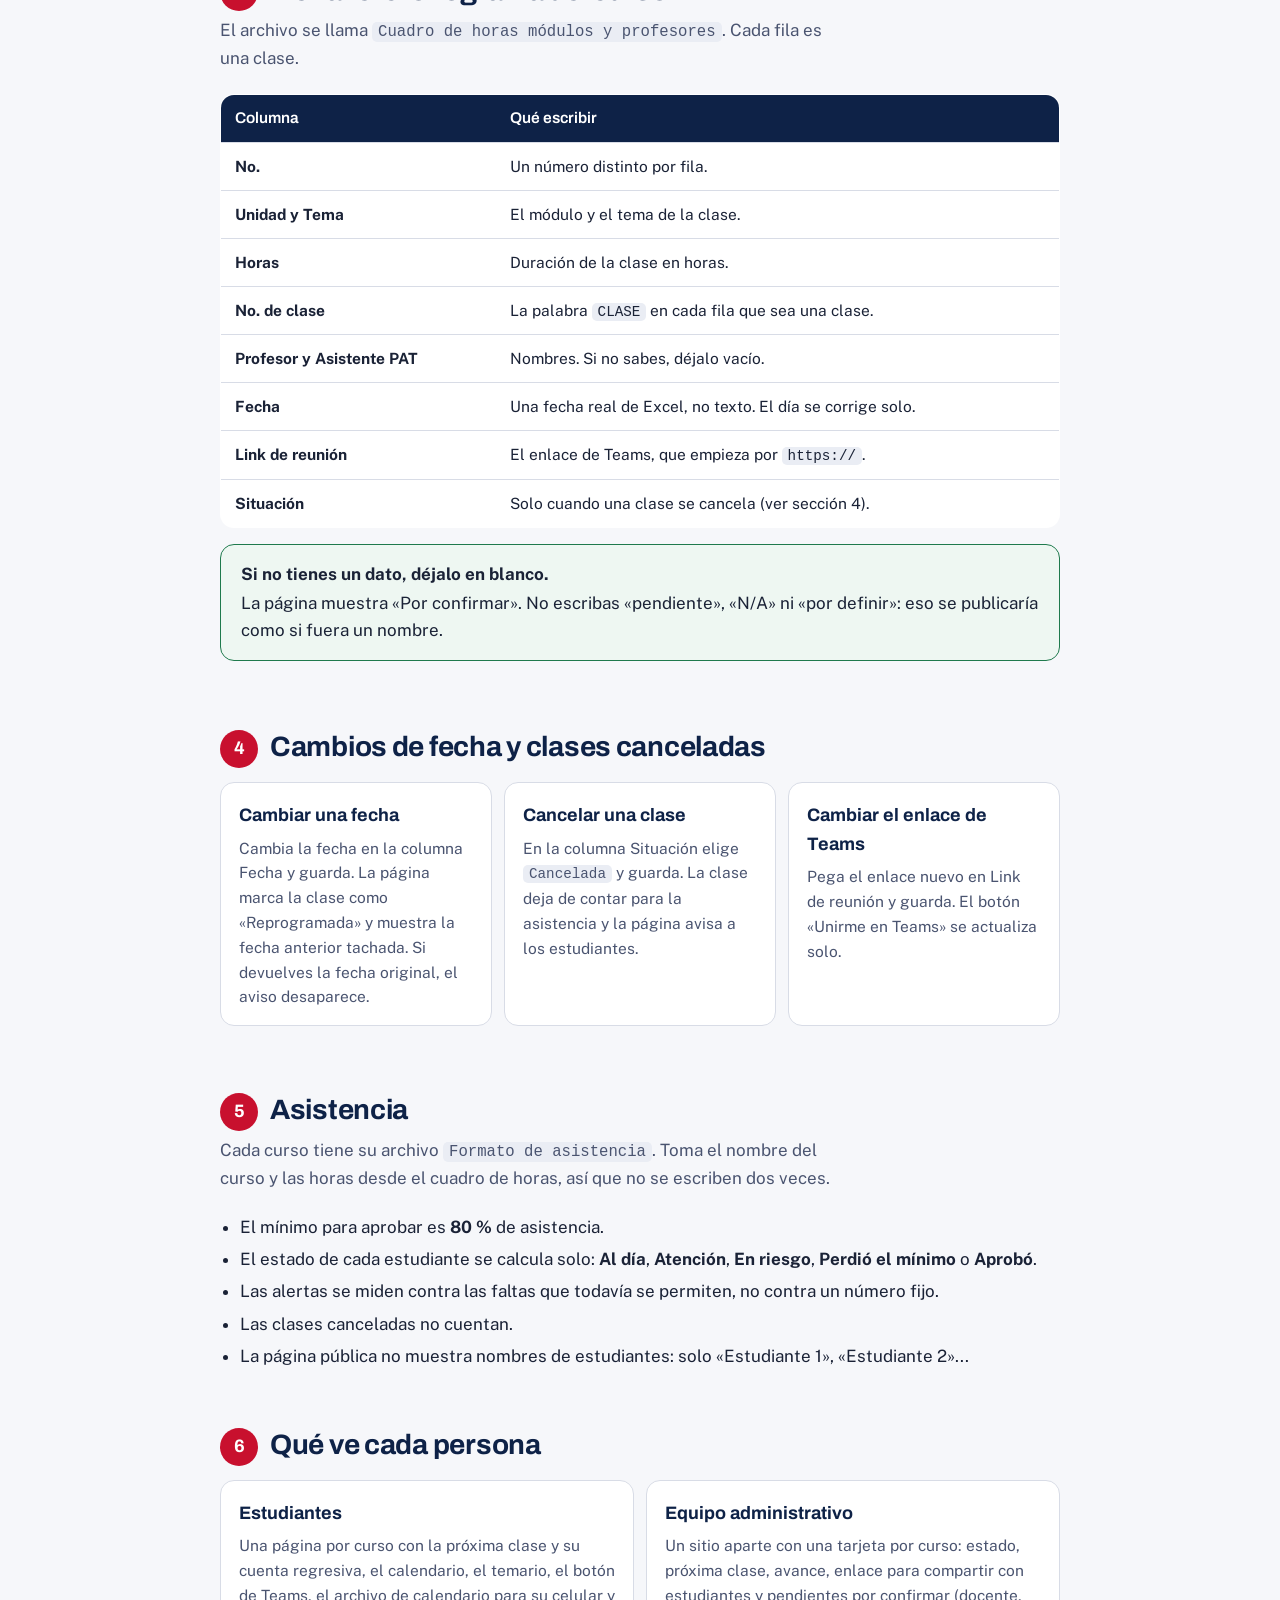
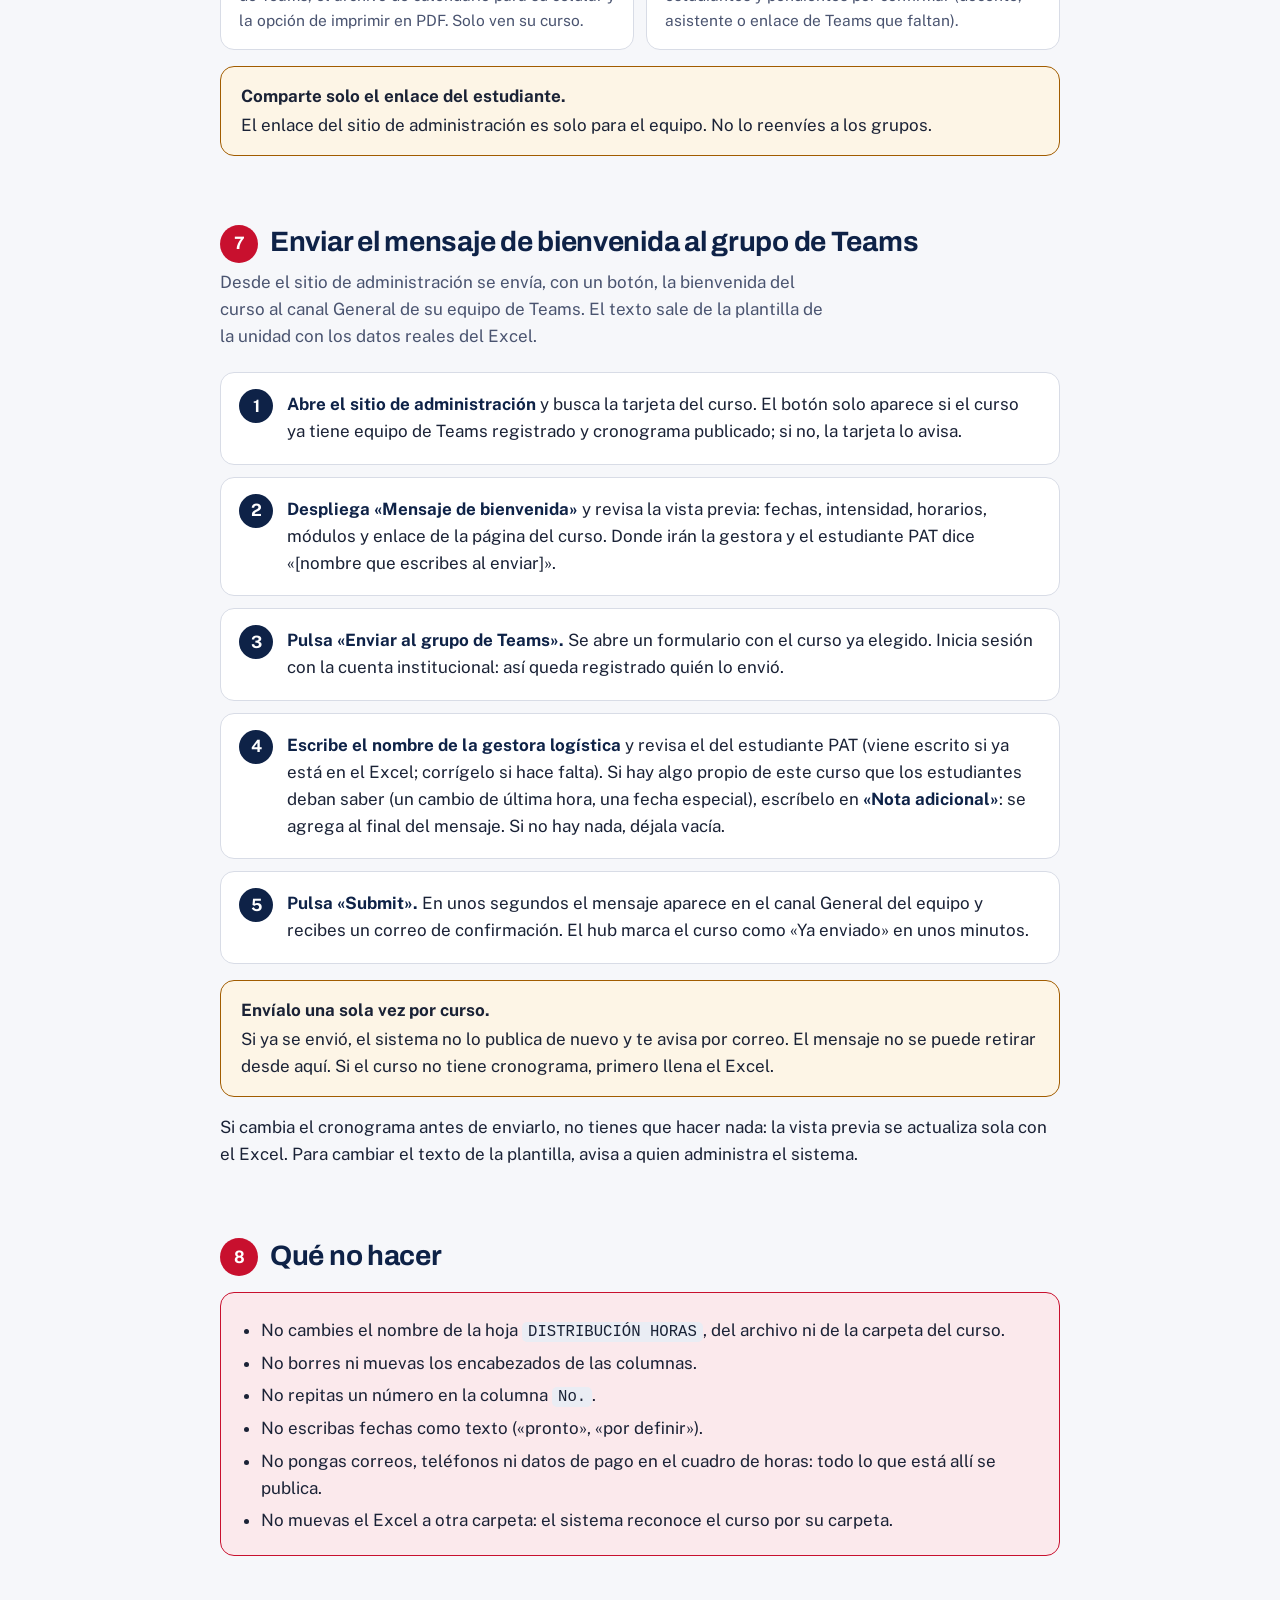
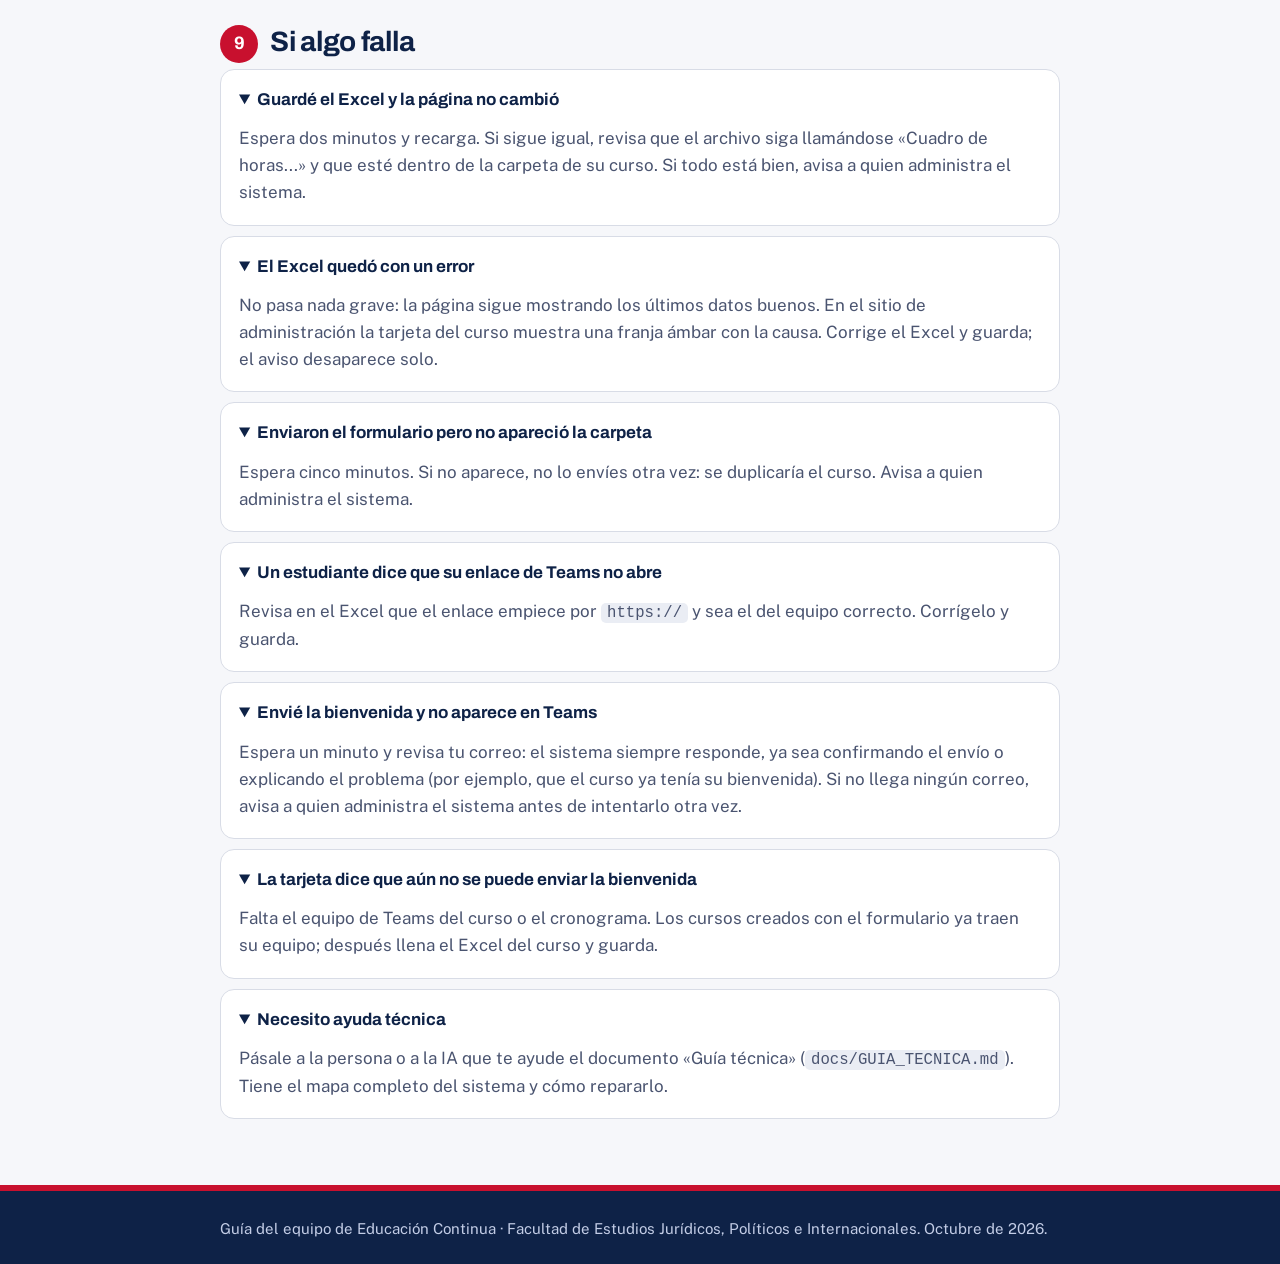
==== commit a4b8039d: "Bienvenida: correos de confirmación y de problema, bloqueo de doble envío y escape de texto; limpiar" ====
--- a/docs/guia-equipo.html
+++ b/docs/guia-equipo.html
@@ -177,9 +177,9 @@
     <li><b>Despliega «Mensaje de bienvenida»</b> y revisa la vista previa: fechas, intensidad, horarios, módulos y enlace de la página del curso. Donde irán la gestora y el estudiante PAT dice «[nombre que escribes al enviar]».</li>
     <li><b>Pulsa «Enviar al grupo de Teams».</b> Se abre un formulario con el curso ya elegido. Inicia sesión con la cuenta institucional: así queda registrado quién lo envió.</li>
     <li><b>Escribe el nombre de la gestora logística</b> y revisa el del estudiante PAT (viene escrito si ya está en el Excel; corrígelo si hace falta). Si hay algo propio de este curso que los estudiantes deban saber (un cambio de última hora, una fecha especial), escríbelo en <b>«Nota adicional»</b>: se agrega al final del mensaje. Si no hay nada, déjala vacía.</li>
-    <li><b>Pulsa «Submit».</b> En unos segundos el mensaje aparece en el canal General del equipo.</li>
+    <li><b>Pulsa «Submit».</b> En unos segundos el mensaje aparece en el canal General del equipo y recibes un correo de confirmación. El hub marca el curso como «Ya enviado» en unos minutos.</li>
   </ol>
-  <div class="caja ojo"><strong>Envíalo una sola vez por curso.</strong>El sistema no impide enviarlo dos veces y el mensaje no se puede retirar desde aquí. Si el curso no tiene cronograma, primero llena el Excel.</div>
+  <div class="caja ojo"><strong>Envíalo una sola vez por curso.</strong>Si ya se envió, el sistema no lo publica de nuevo y te avisa por correo. El mensaje no se puede retirar desde aquí. Si el curso no tiene cronograma, primero llena el Excel.</div>
   <p>Si cambia el cronograma antes de enviarlo, no tienes que hacer nada: la vista previa se actualiza sola con el Excel. Para cambiar el texto de la plantilla, avisa a quien administra el sistema.</p>
 </section>
 
@@ -217,7 +217,7 @@
   </details>
   <details open>
     <summary>Envié la bienvenida y no aparece en Teams</summary>
-    <p>Espera un minuto y revisa el canal General del equipo del curso. Si no aparece, no lo envíes otra vez: podría publicarse dos veces. Avisa a quien administra el sistema.</p>
+    <p>Espera un minuto y revisa tu correo: el sistema siempre responde, ya sea confirmando el envío o explicando el problema (por ejemplo, que el curso ya tenía su bienvenida). Si no llega ningún correo, avisa a quien administra el sistema antes de intentarlo otra vez.</p>
   </details>
   <details open>
     <summary>La tarjeta dice que aún no se puede enviar la bienvenida</summary>
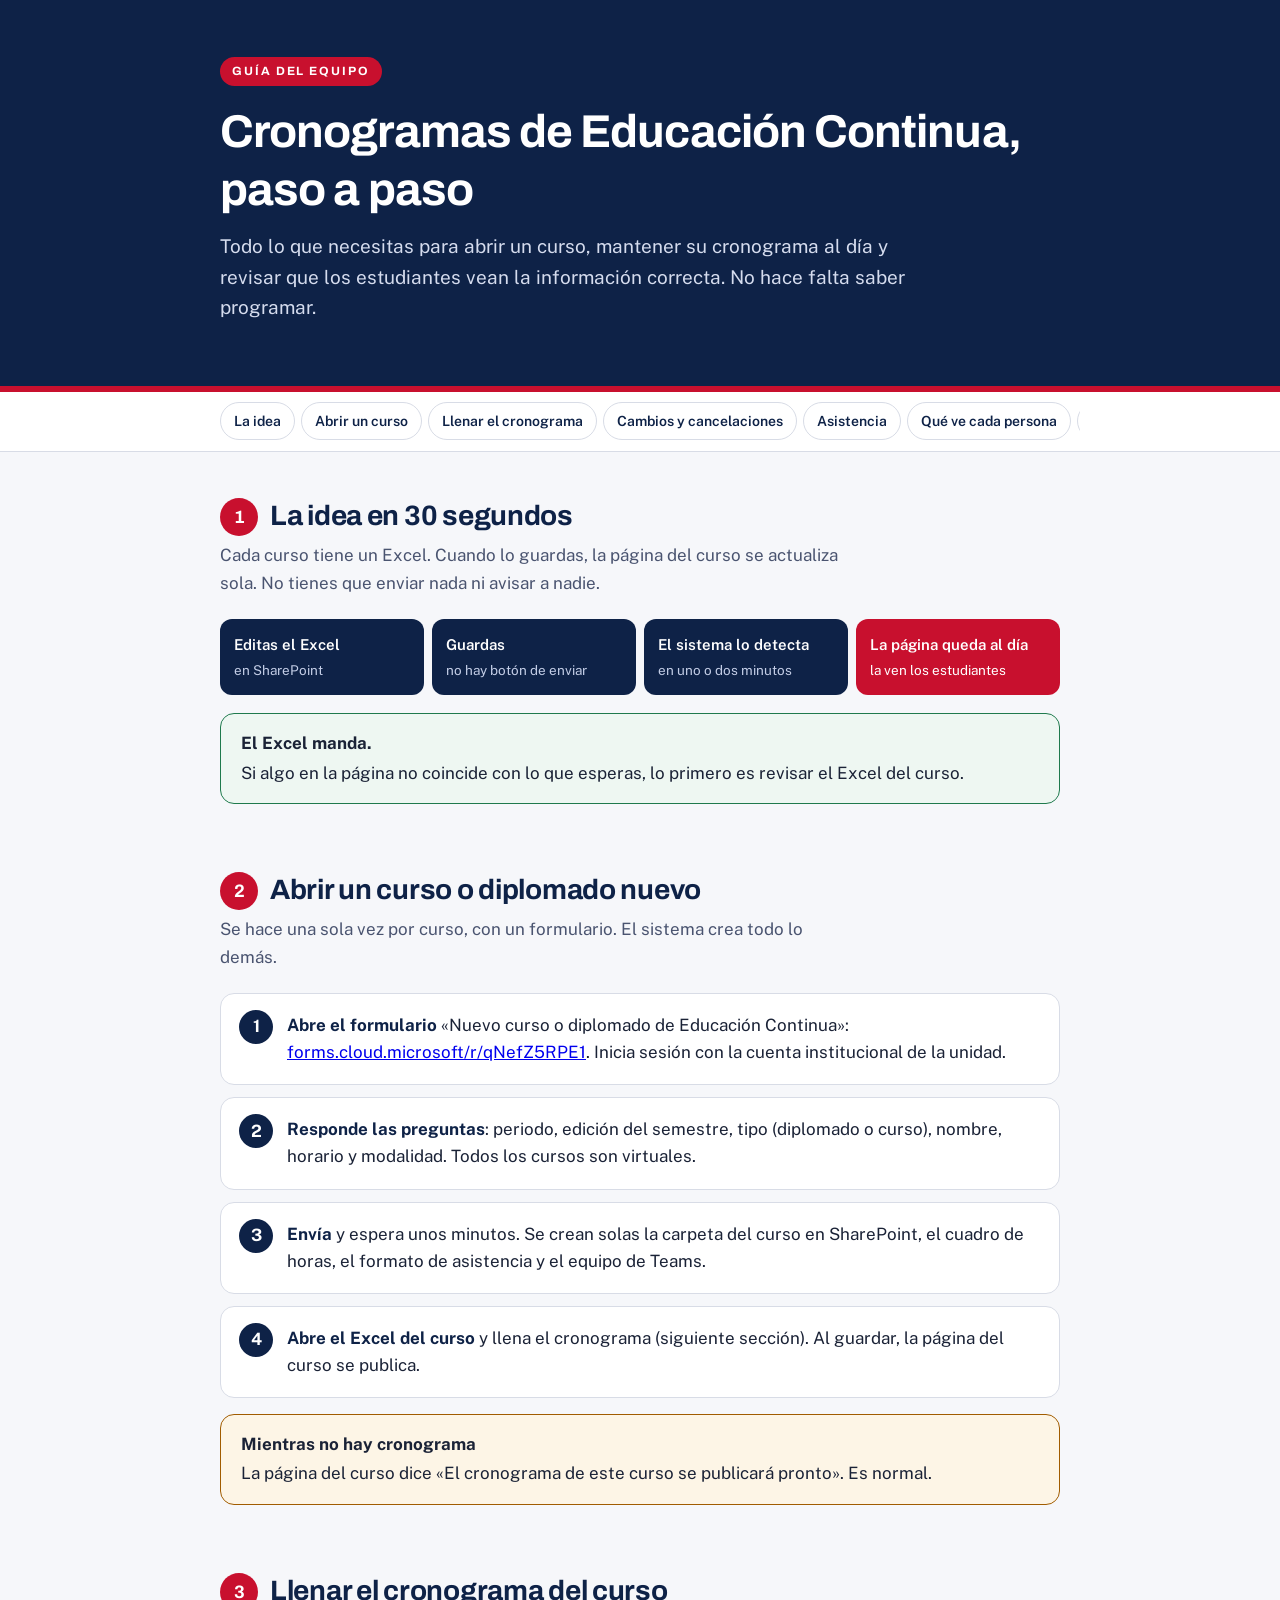
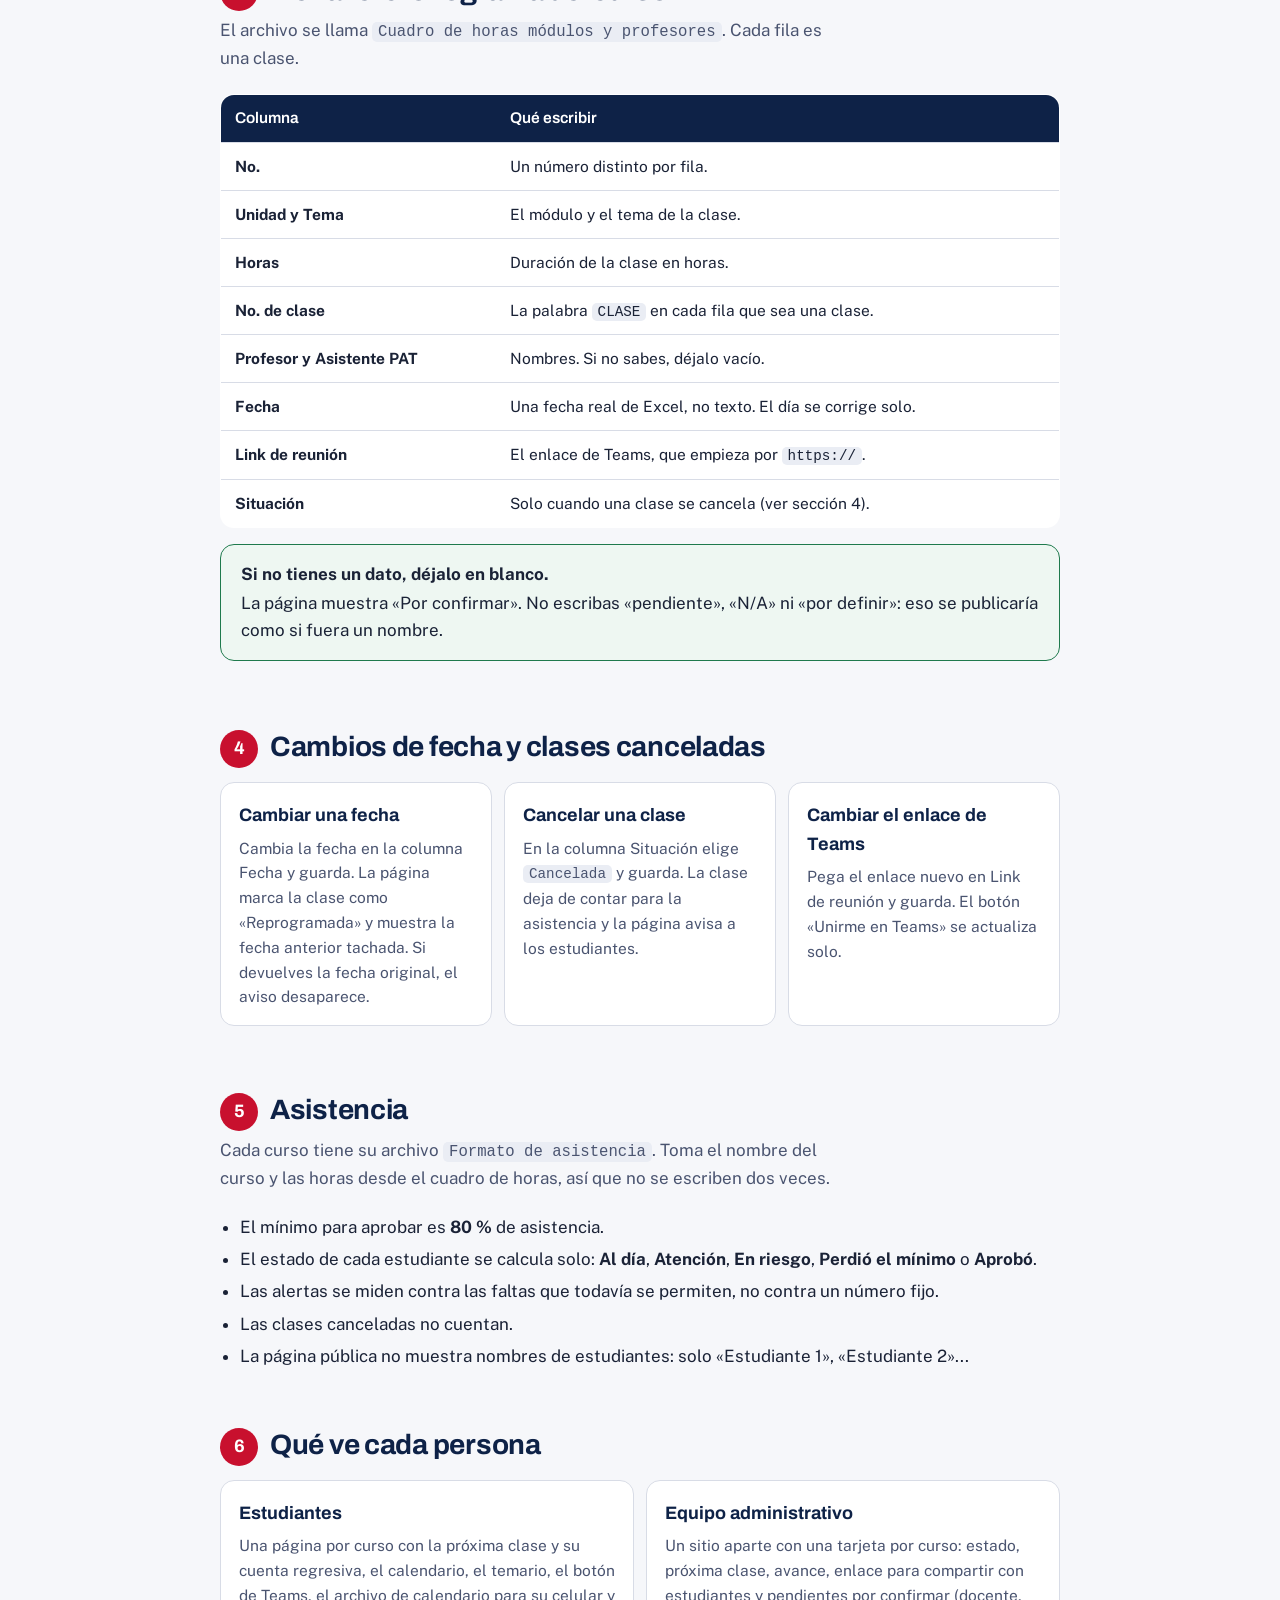
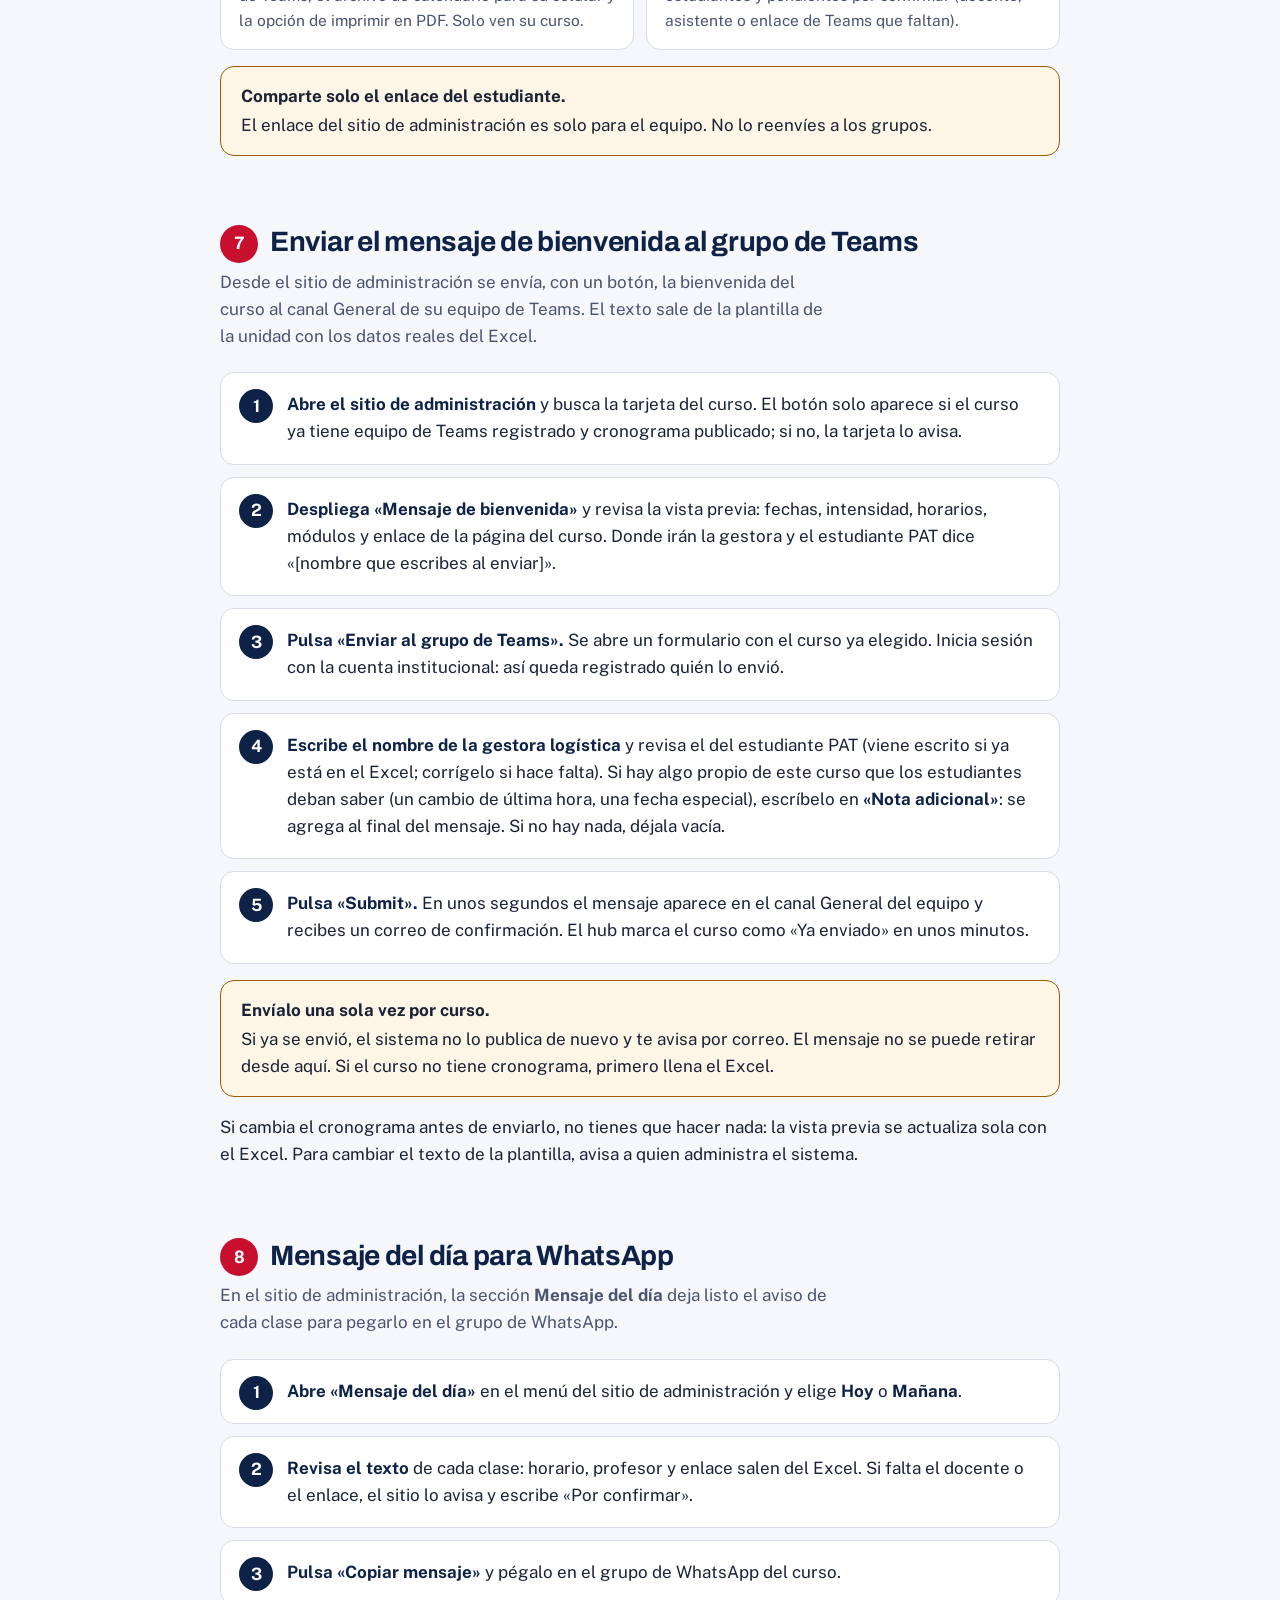
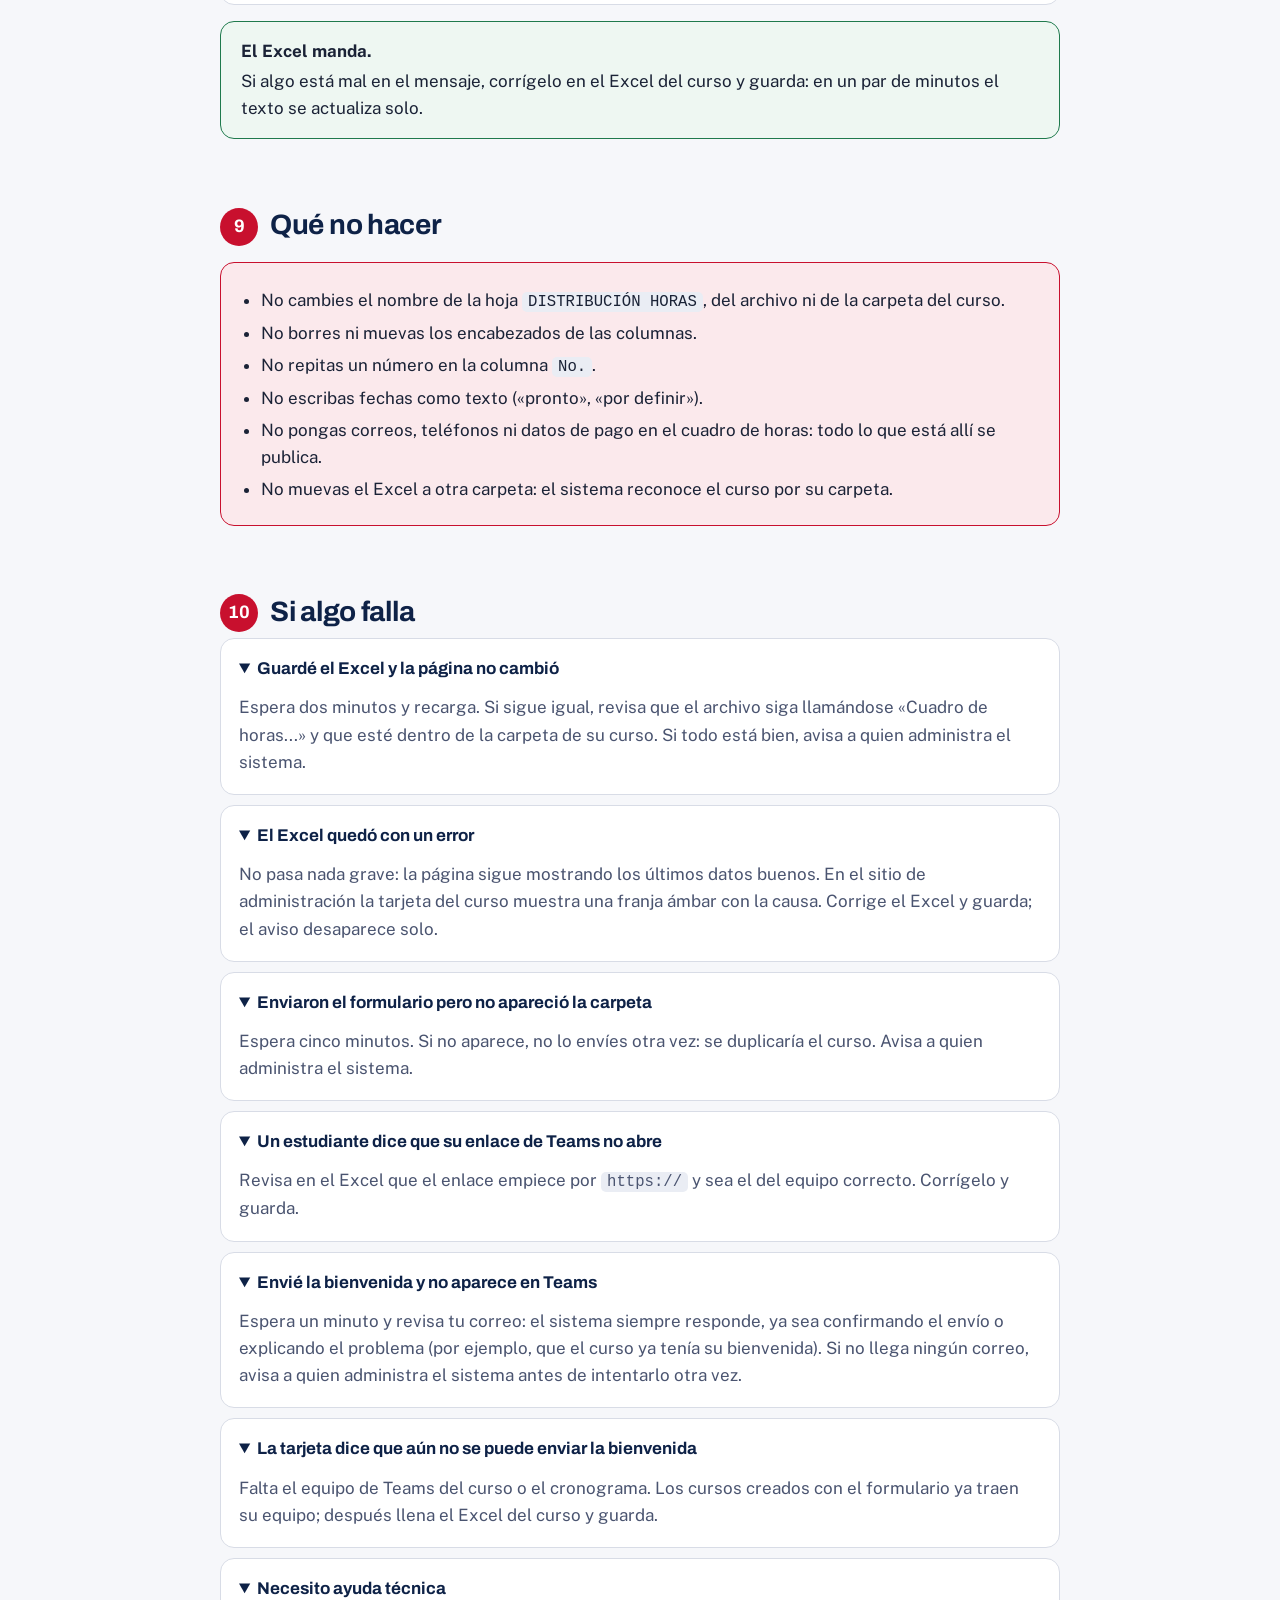
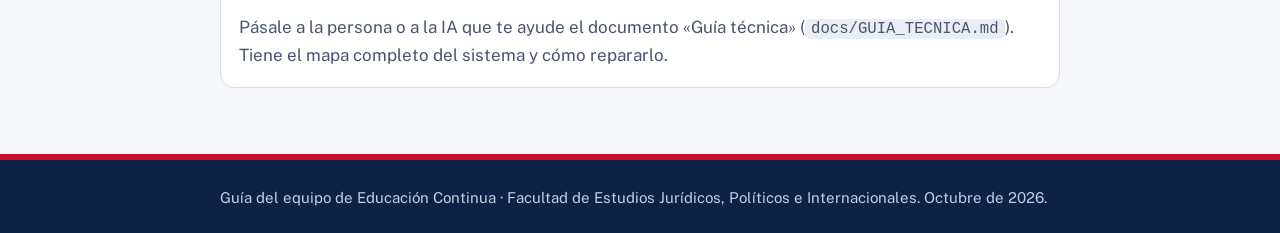
==== commit 6f54b885: "Mejoras: resumen semanal, lista de cierre, encuesta final configurable y guías Co-Authored-By: Claud" ====
--- a/docs/guia-equipo.html
+++ b/docs/guia-equipo.html
@@ -91,6 +91,7 @@
     <a href="#asistencia">Asistencia</a>
     <a href="#sitio">Qué ve cada persona</a>
     <a href="#bienvenida">Mensaje de bienvenida</a>
+    <a href="#whatsapp">Mensaje del día</a>
     <a href="#evitar">Qué no hacer</a>
     <a href="#dudas">Si algo falla</a>
   </div>
@@ -183,8 +184,19 @@
   <p>Si cambia el cronograma antes de enviarlo, no tienes que hacer nada: la vista previa se actualiza sola con el Excel. Para cambiar el texto de la plantilla, avisa a quien administra el sistema.</p>
 </section>
 
+<section id="whatsapp">
+  <h2><span class="n">8</span>Mensaje del día para WhatsApp</h2>
+  <p class="lead">En el sitio de administración, la sección <b>Mensaje del día</b> deja listo el aviso de cada clase para pegarlo en el grupo de WhatsApp.</p>
+  <ol class="pasos">
+    <li><b>Abre «Mensaje del día»</b> en el menú del sitio de administración y elige <b>Hoy</b> o <b>Mañana</b>.</li>
+    <li><b>Revisa el texto</b> de cada clase: horario, profesor y enlace salen del Excel. Si falta el docente o el enlace, el sitio lo avisa y escribe «Por confirmar».</li>
+    <li><b>Pulsa «Copiar mensaje»</b> y pégalo en el grupo de WhatsApp del curso.</li>
+  </ol>
+  <div class="caja ok"><strong>El Excel manda.</strong>Si algo está mal en el mensaje, corrígelo en el Excel del curso y guarda: en un par de minutos el texto se actualiza solo.</div>
+</section>
+
 <section id="evitar">
-  <h2><span class="n">8</span>Qué no hacer</h2>
+  <h2><span class="n">9</span>Qué no hacer</h2>
   <div class="caja no">
     <ul class="lista">
       <li>No cambies el nombre de la hoja <code>DISTRIBUCIÓN HORAS</code>, del archivo ni de la carpeta del curso.</li>
@@ -198,7 +210,7 @@
 </section>
 
 <section id="dudas">
-  <h2><span class="n">9</span>Si algo falla</h2>
+  <h2><span class="n">10</span>Si algo falla</h2>
   <details open>
     <summary>Guardé el Excel y la página no cambió</summary>
     <p>Espera dos minutos y recarga. Si sigue igual, revisa que el archivo siga llamándose «Cuadro de horas...» y que esté dentro de la carpeta de su curso. Si todo está bien, avisa a quien administra el sistema.</p>
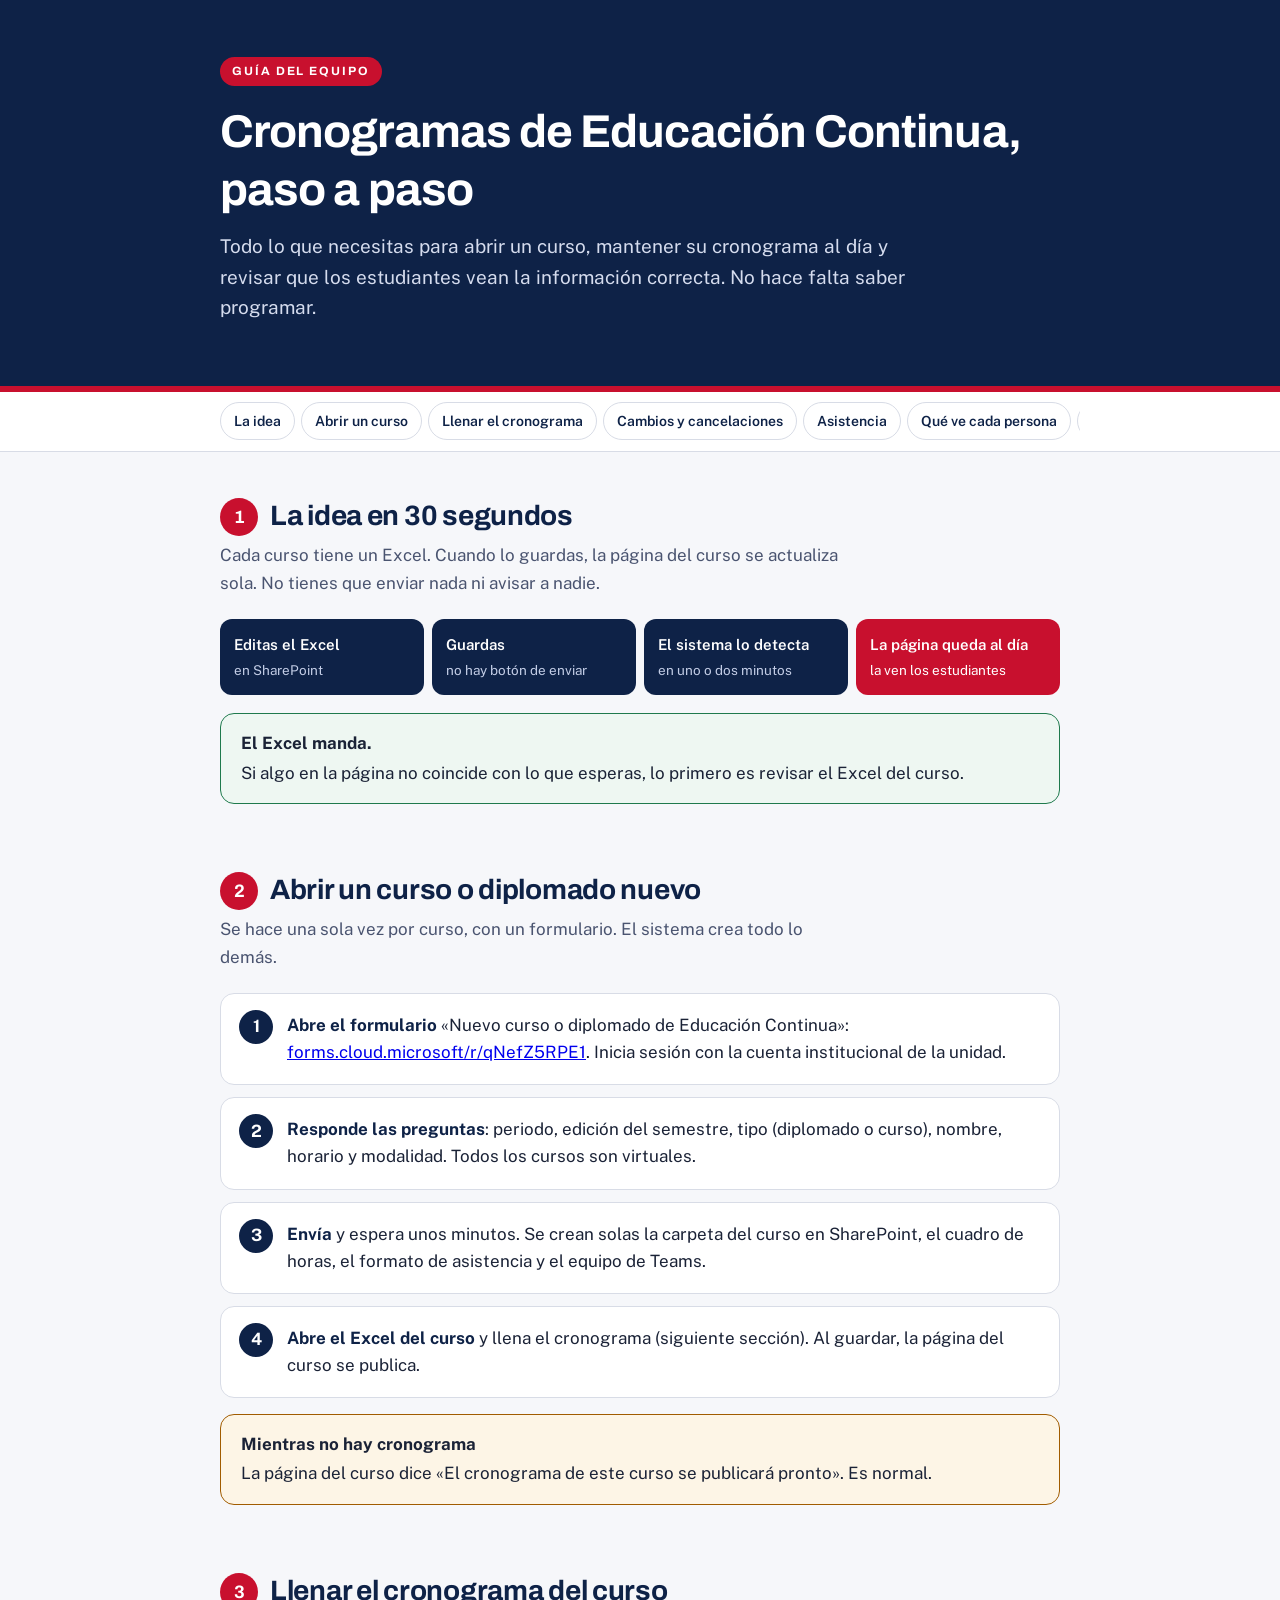
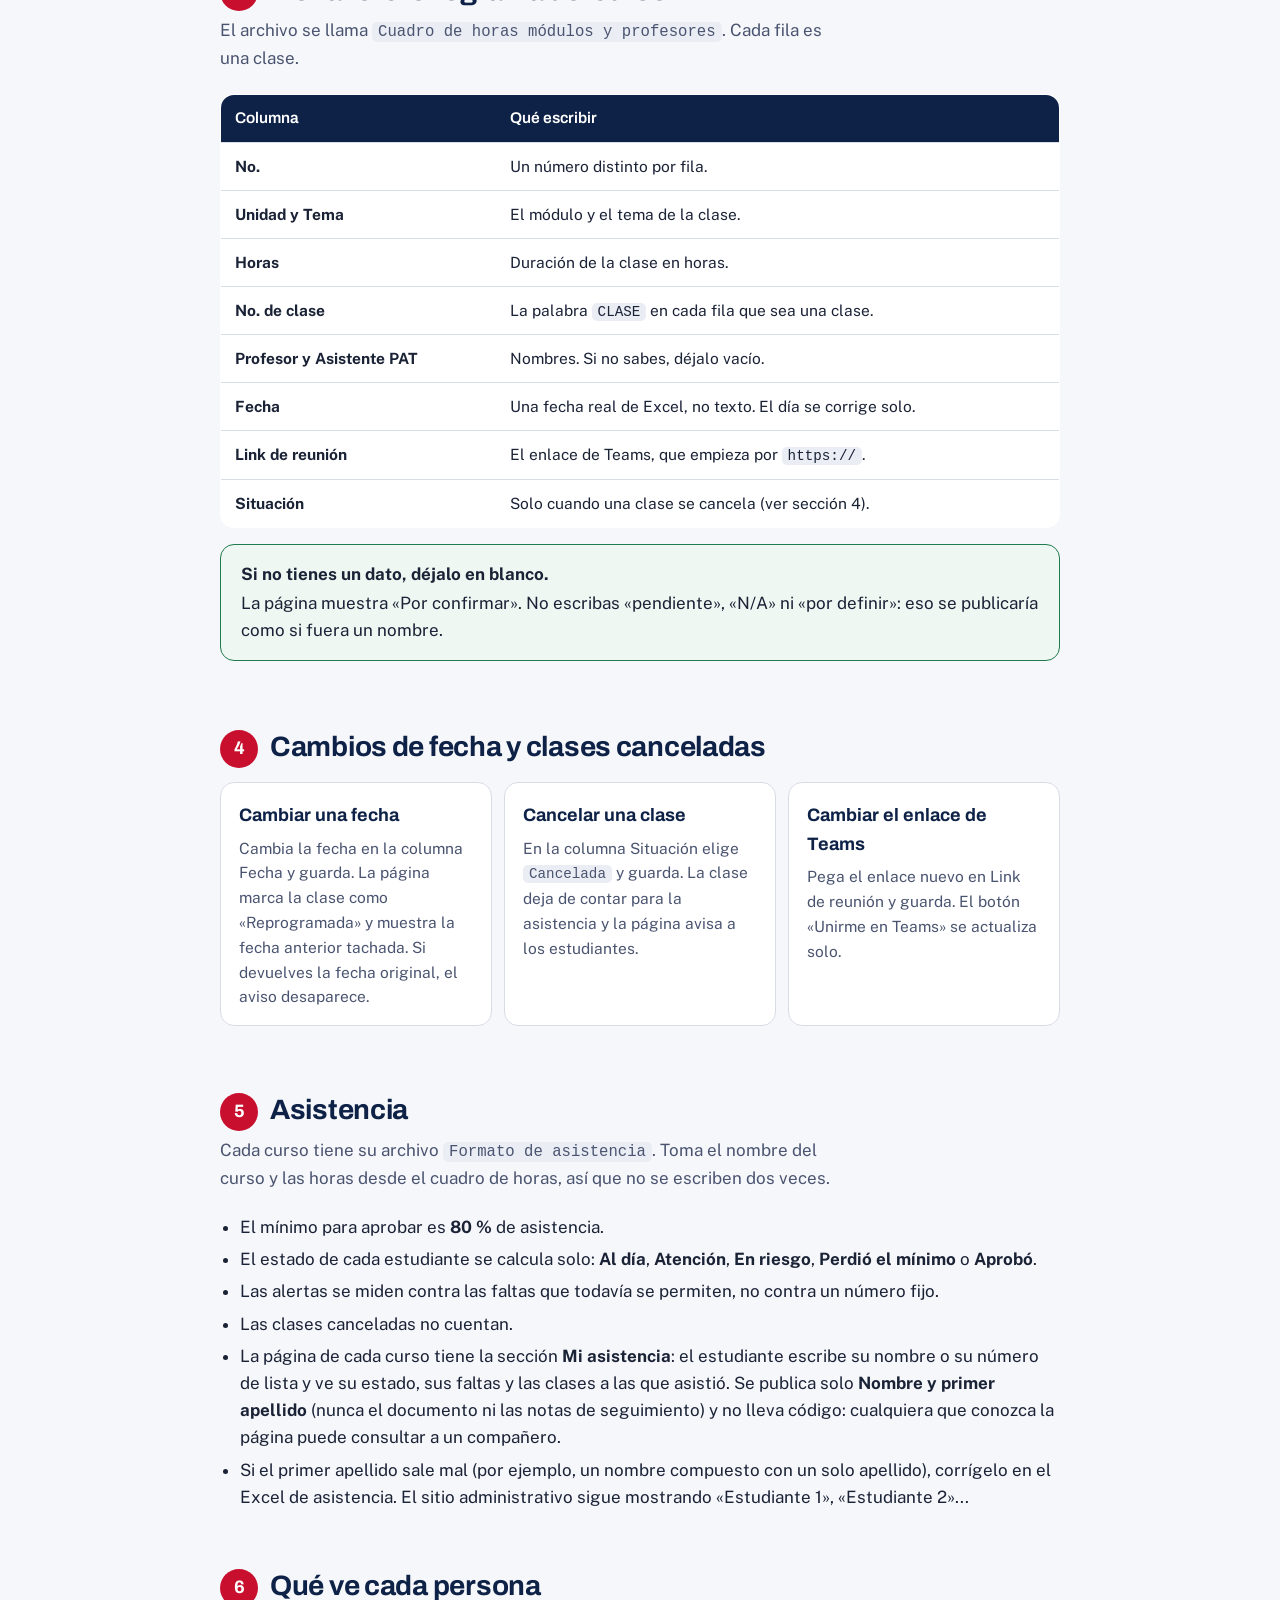
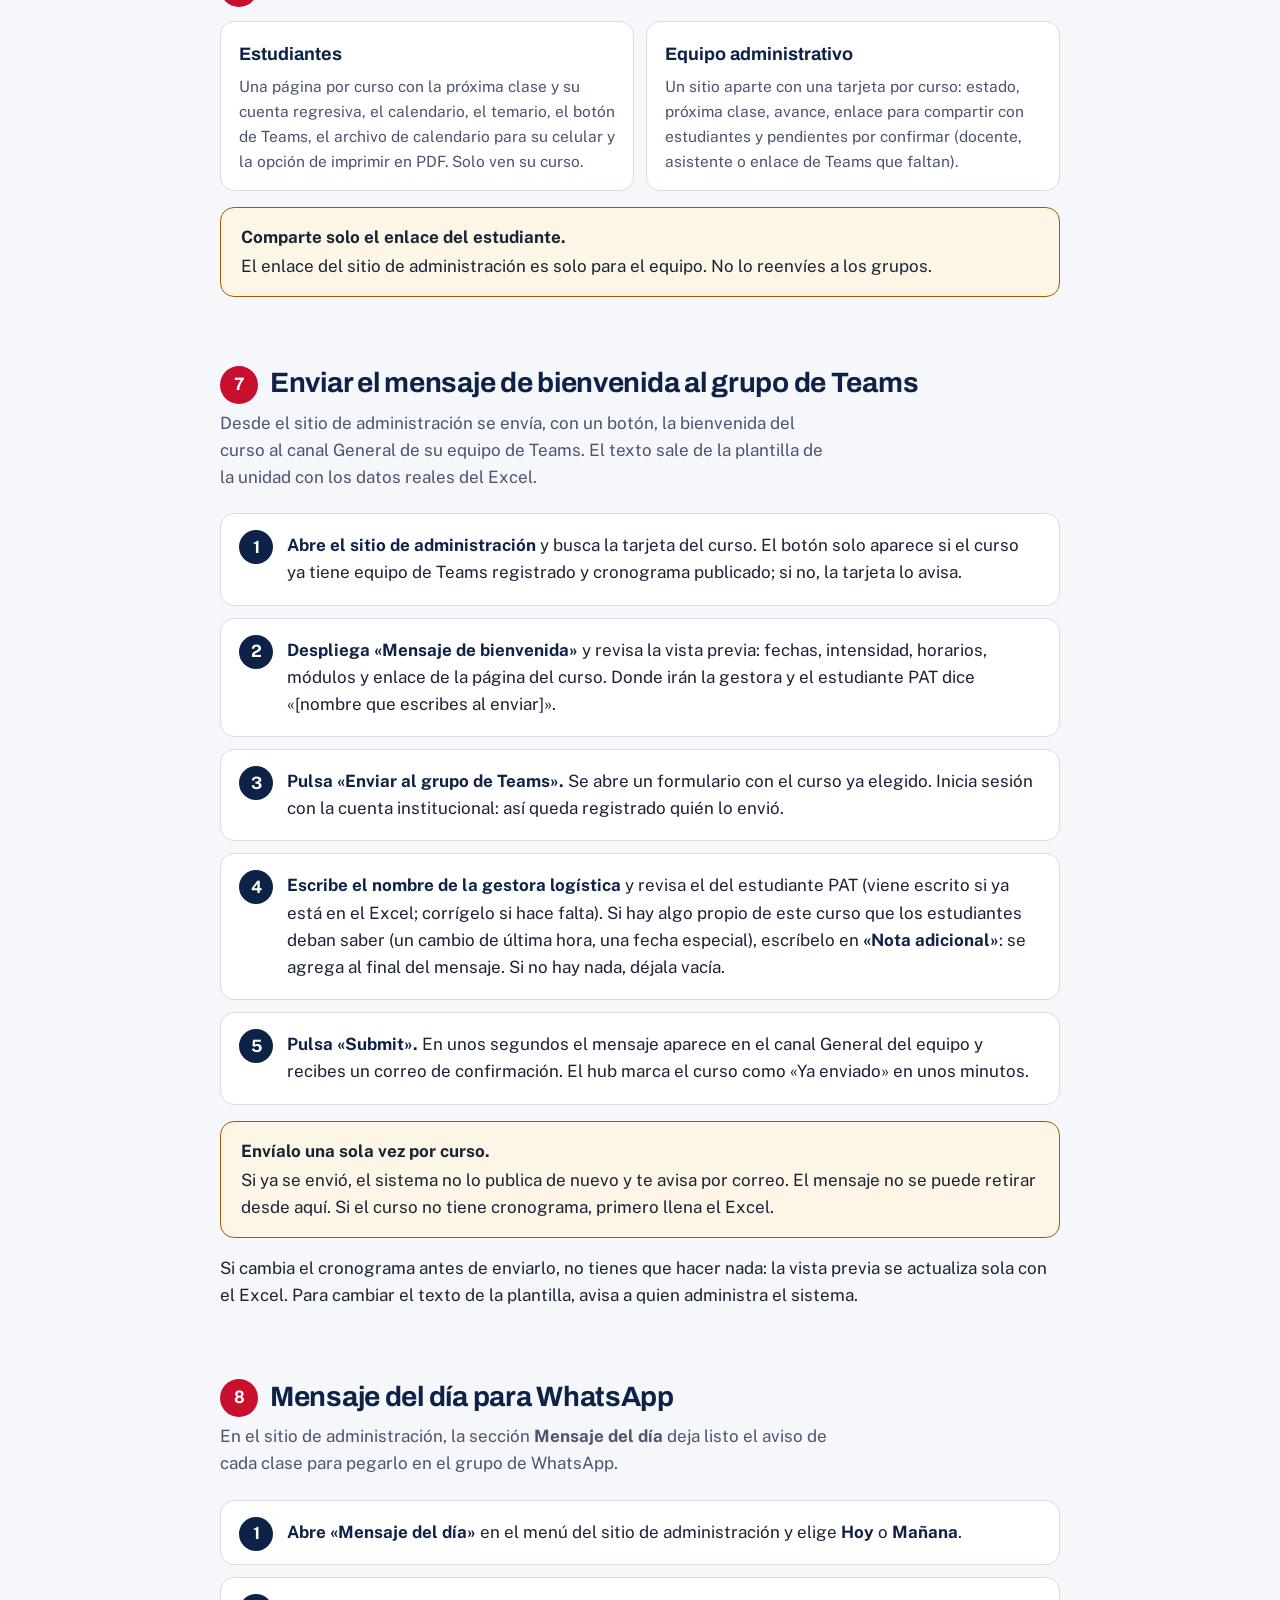
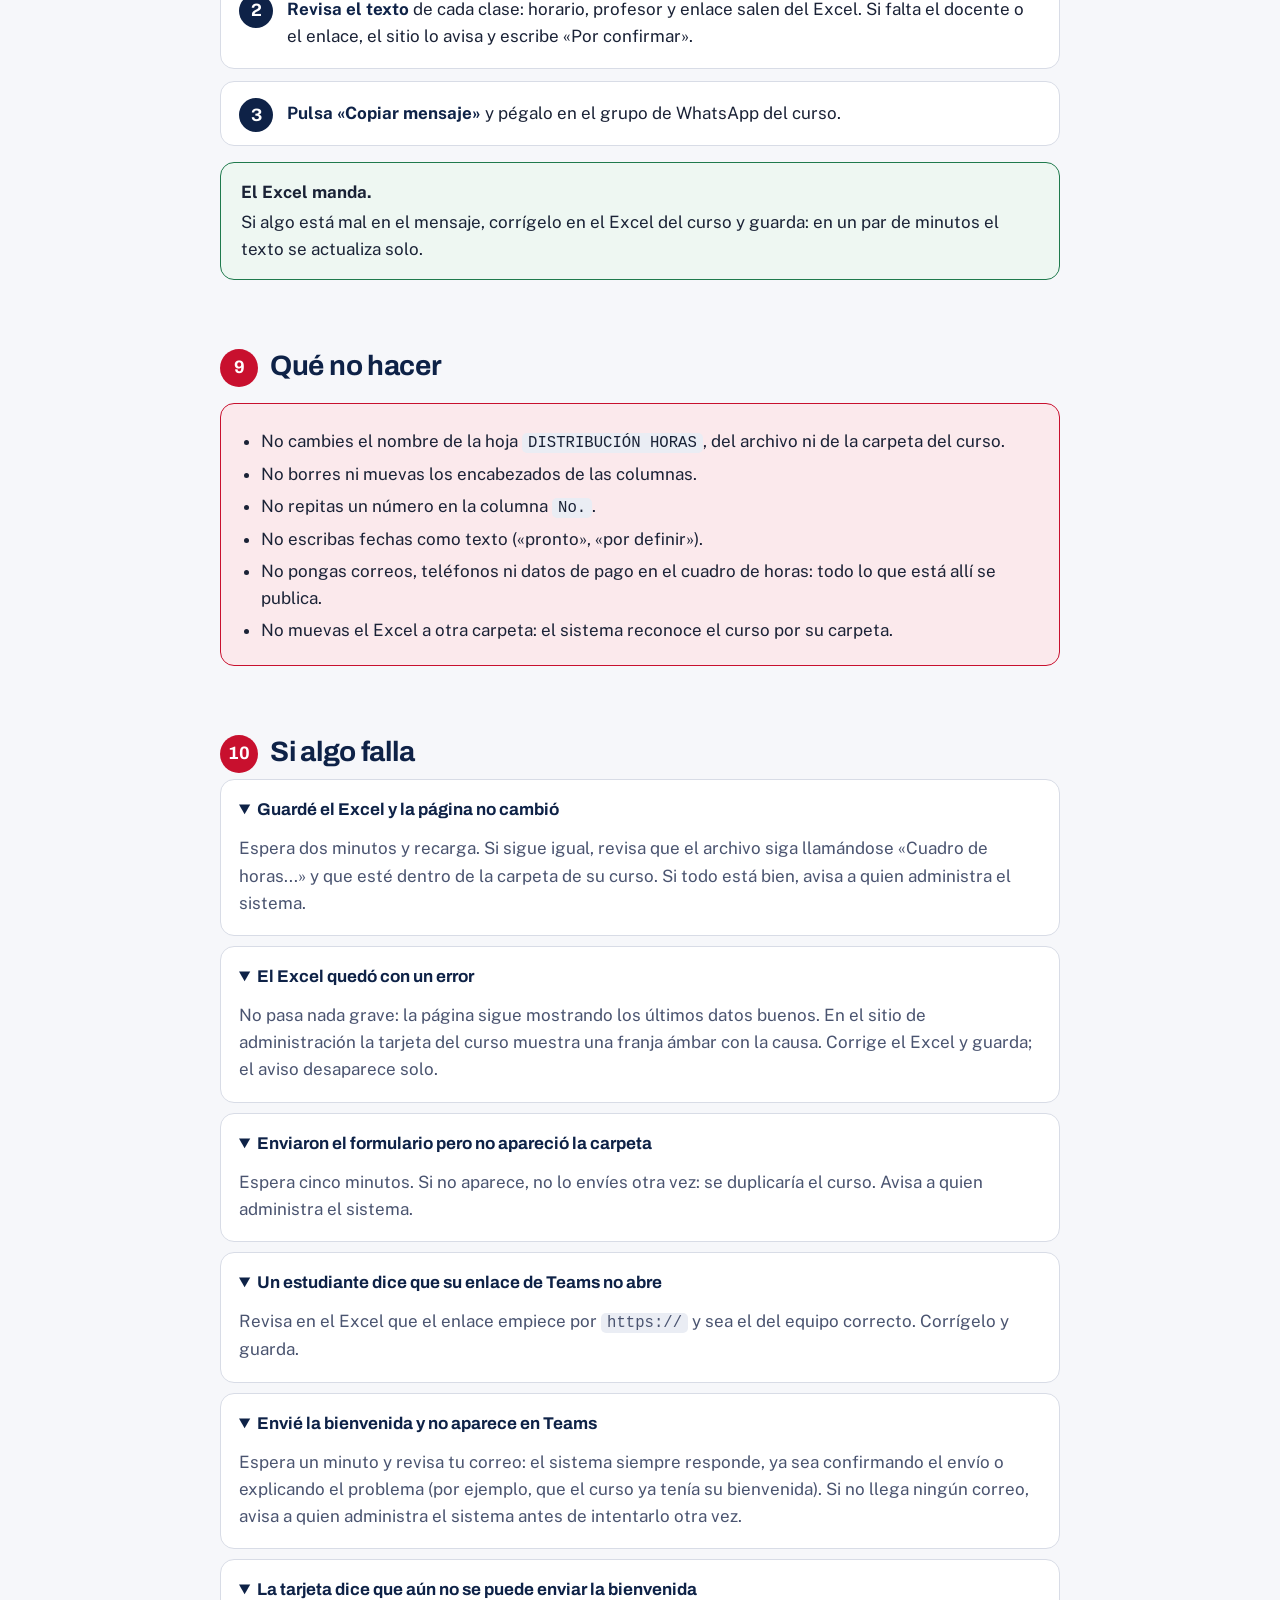
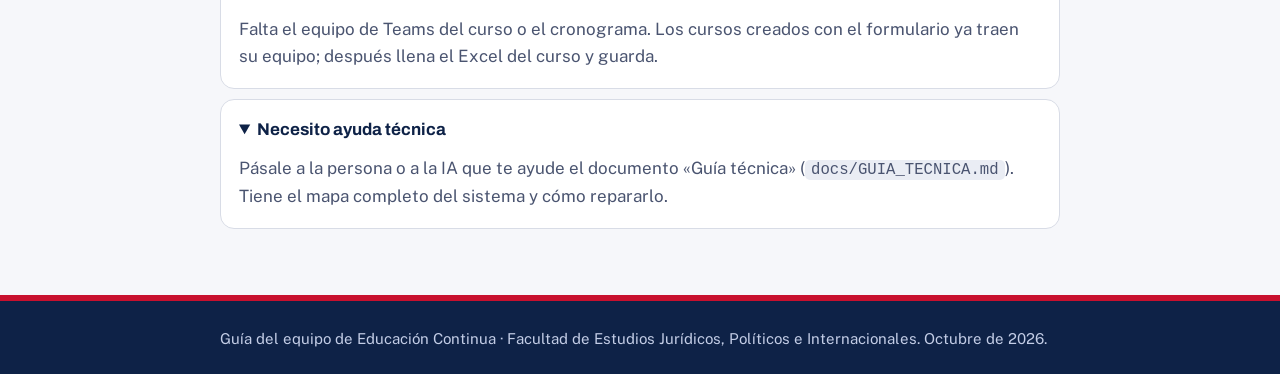
==== commit 47fcfcca: "Guías: Mi asistencia de estudiantes, nombres y etiqueta Co-Authored-By: Claude Sonnet 5.5 <noreply@a" ====
--- a/docs/guia-equipo.html
+++ b/docs/guia-equipo.html
@@ -157,7 +157,8 @@
     <li>El estado de cada estudiante se calcula solo: <b>Al día</b>, <b>Atención</b>, <b>En riesgo</b>, <b>Perdió el mínimo</b> o <b>Aprobó</b>.</li>
     <li>Las alertas se miden contra las faltas que todavía se permiten, no contra un número fijo.</li>
     <li>Las clases canceladas no cuentan.</li>
-    <li>La página pública no muestra nombres de estudiantes: solo «Estudiante 1», «Estudiante 2»...</li>
+    <li>La página de cada curso tiene la sección <b>Mi asistencia</b>: el estudiante escribe su nombre o su número de lista y ve su estado, sus faltas y las clases a las que asistió. Se publica solo <b>Nombre y primer apellido</b> (nunca el documento ni las notas de seguimiento) y no lleva código: cualquiera que conozca la página puede consultar a un compañero.</li>
+    <li>Si el primer apellido sale mal (por ejemplo, un nombre compuesto con un solo apellido), corrígelo en el Excel de asistencia. El sitio administrativo sigue mostrando «Estudiante 1», «Estudiante 2»...</li>
   </ul>
 </section>
 
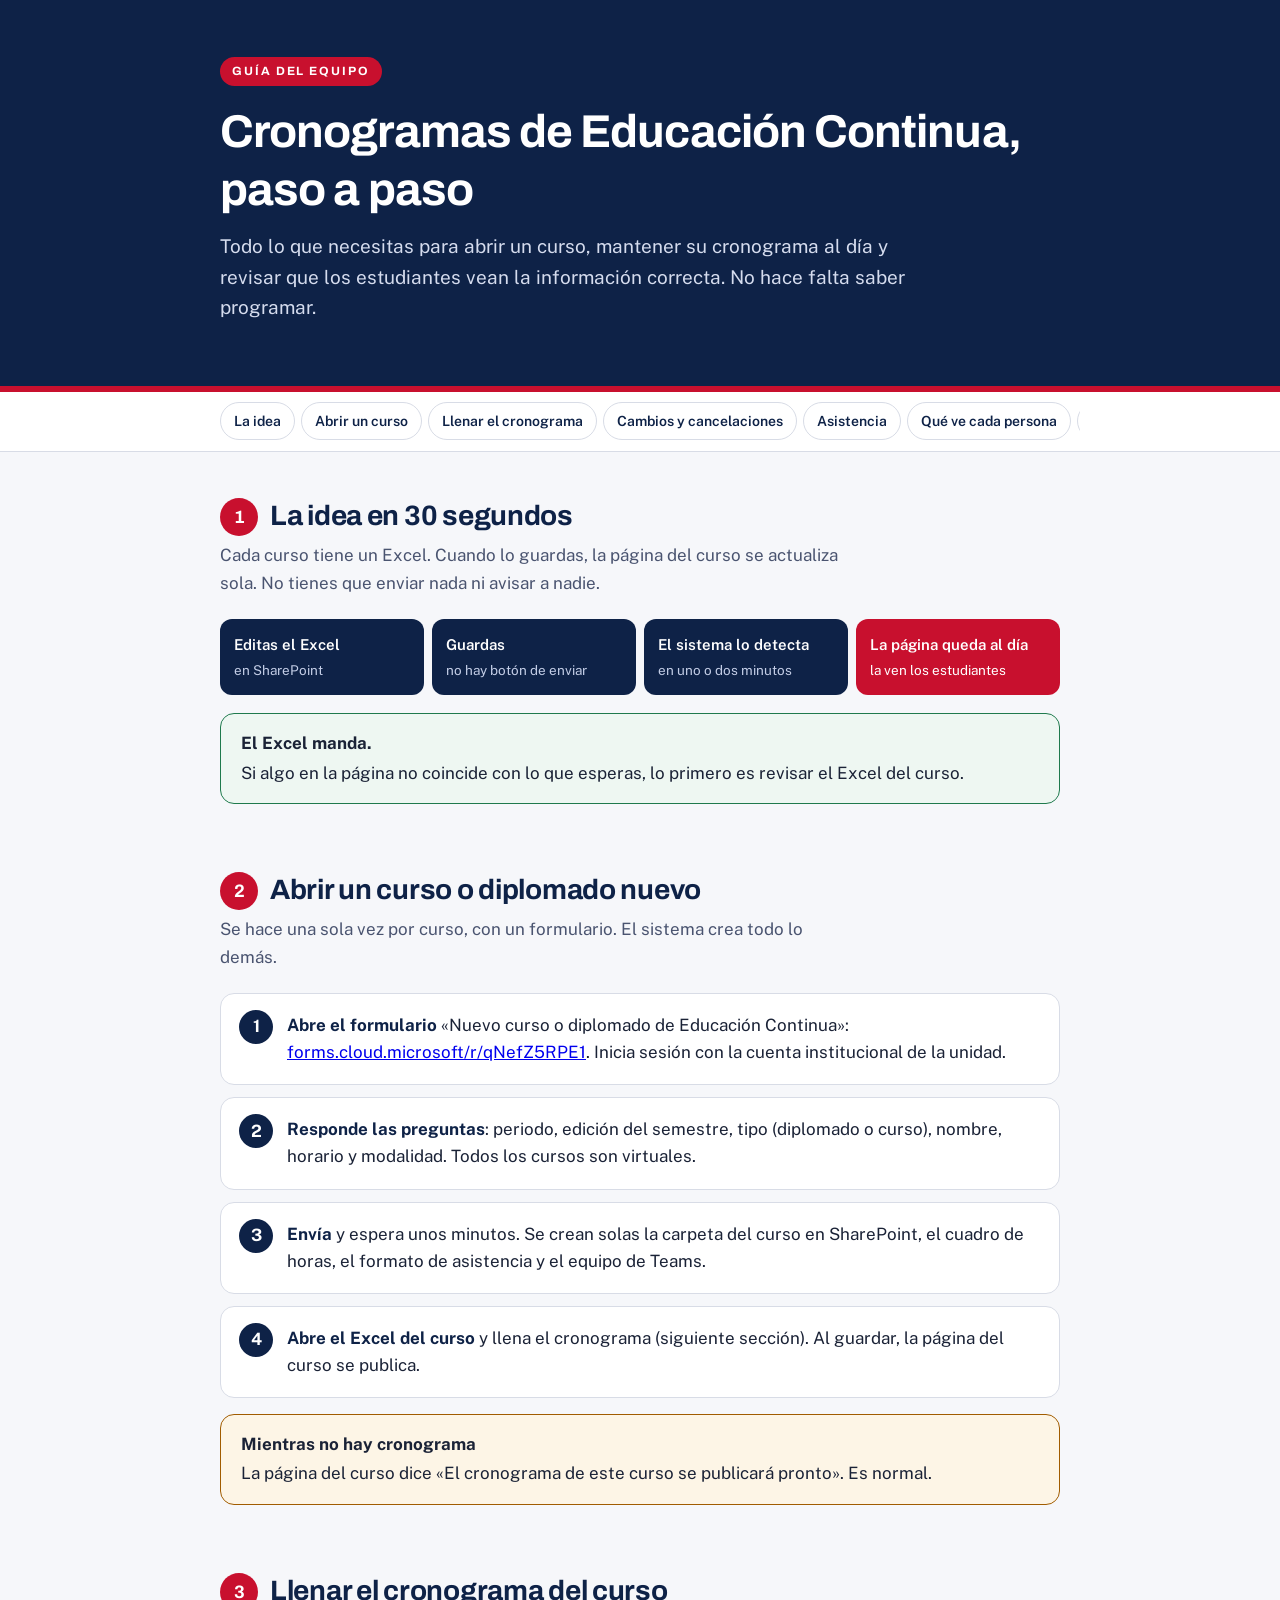
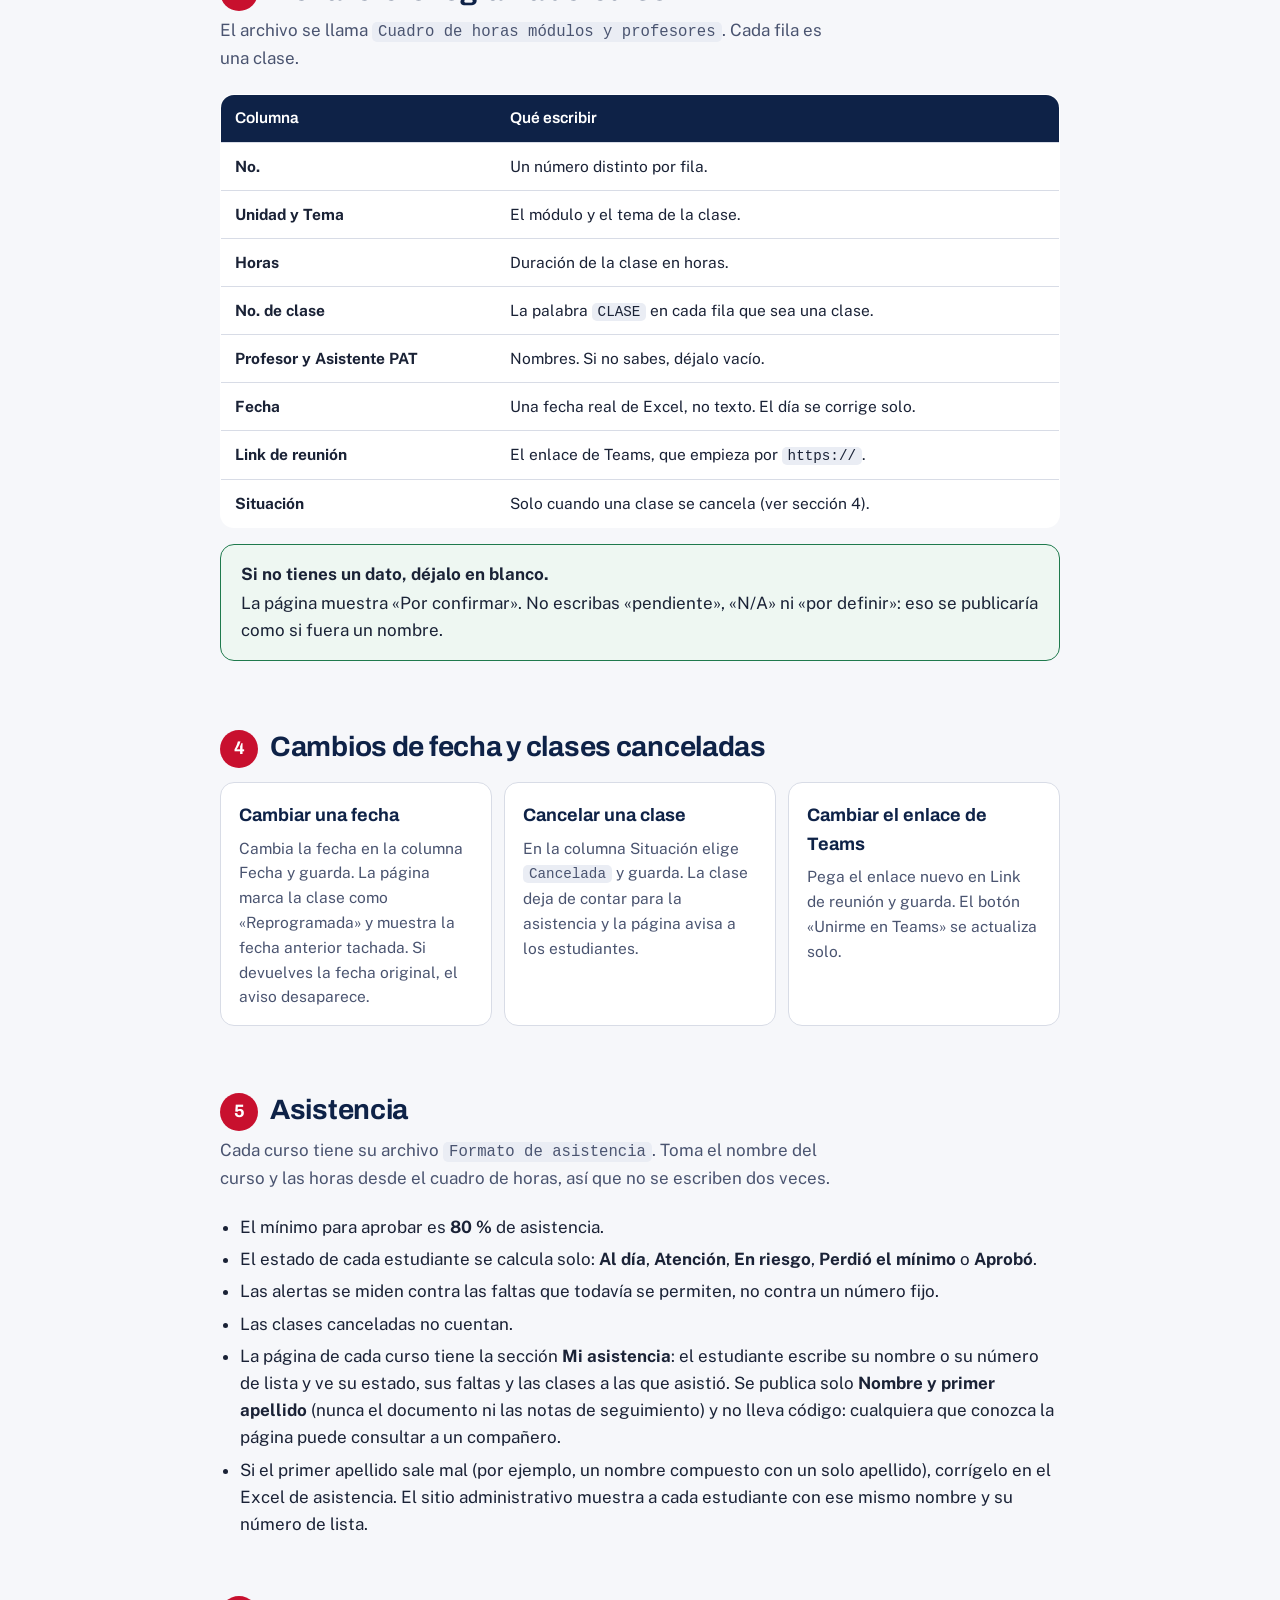
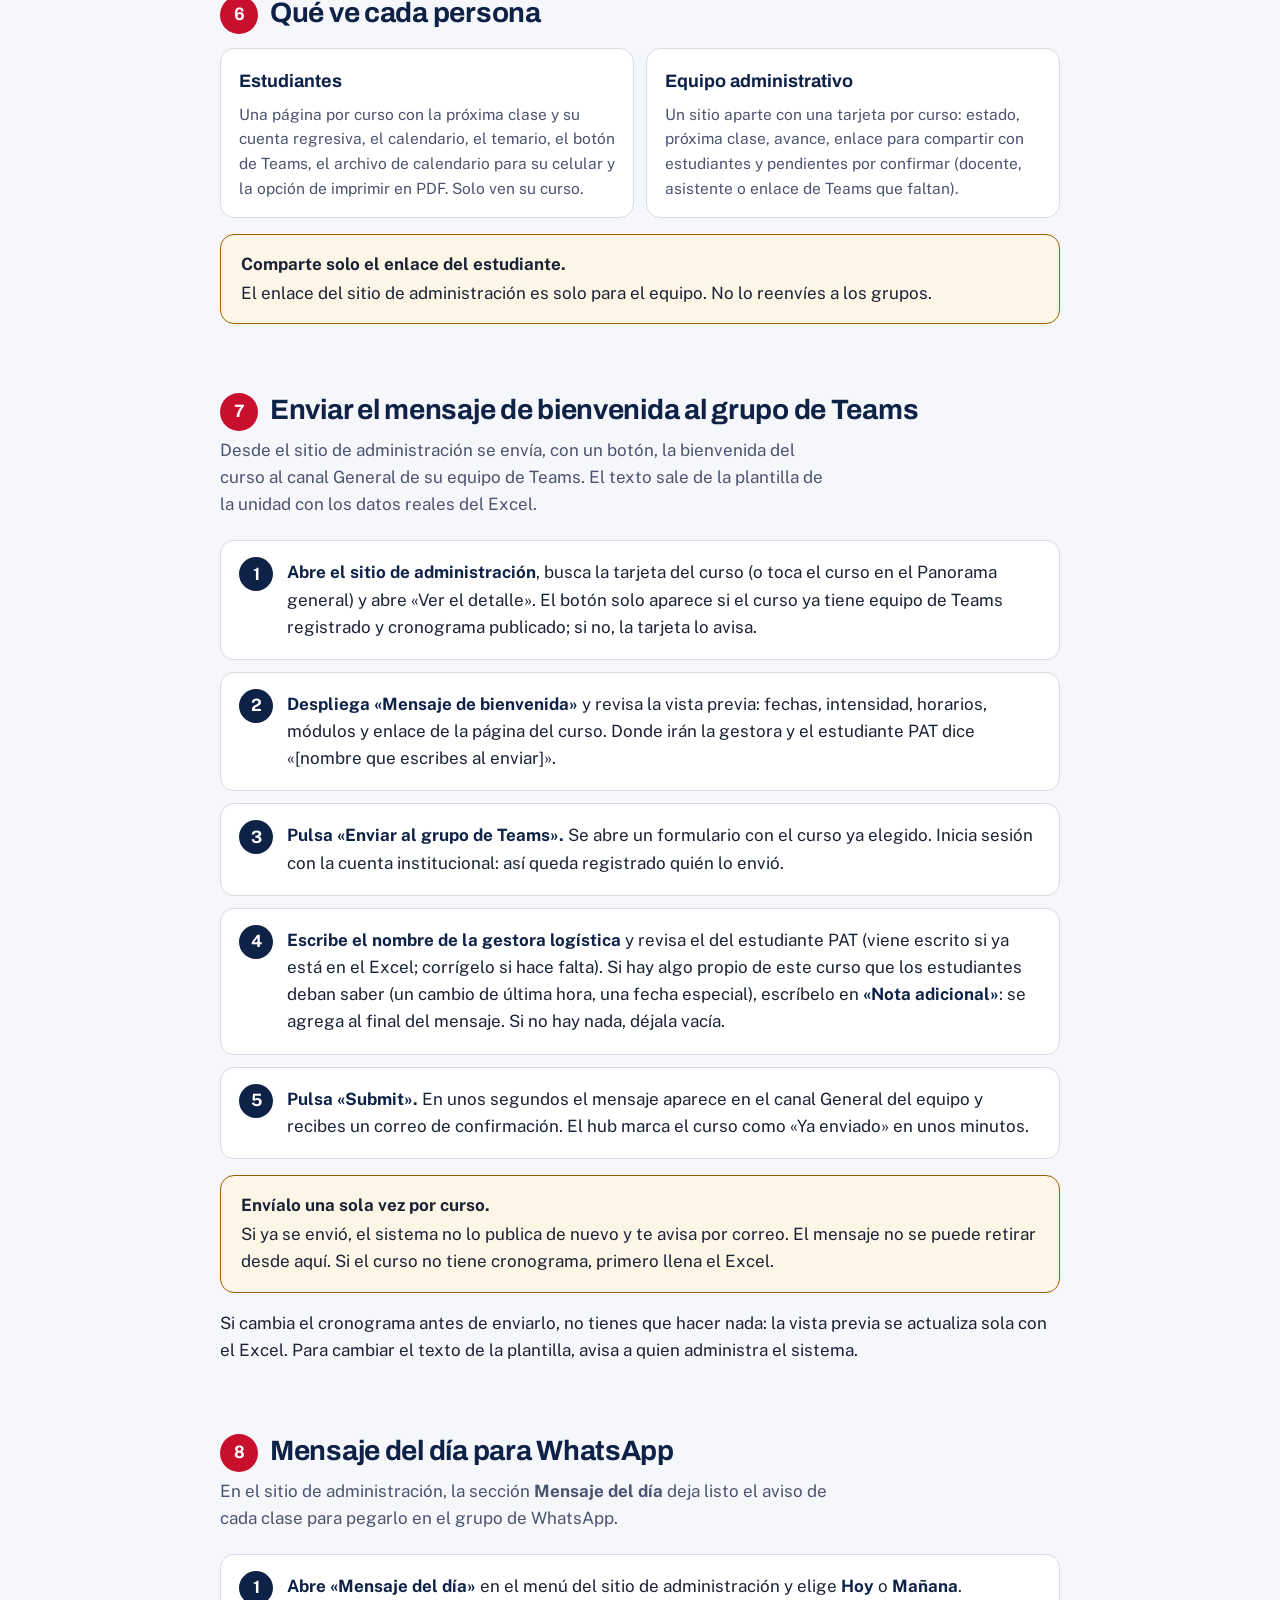
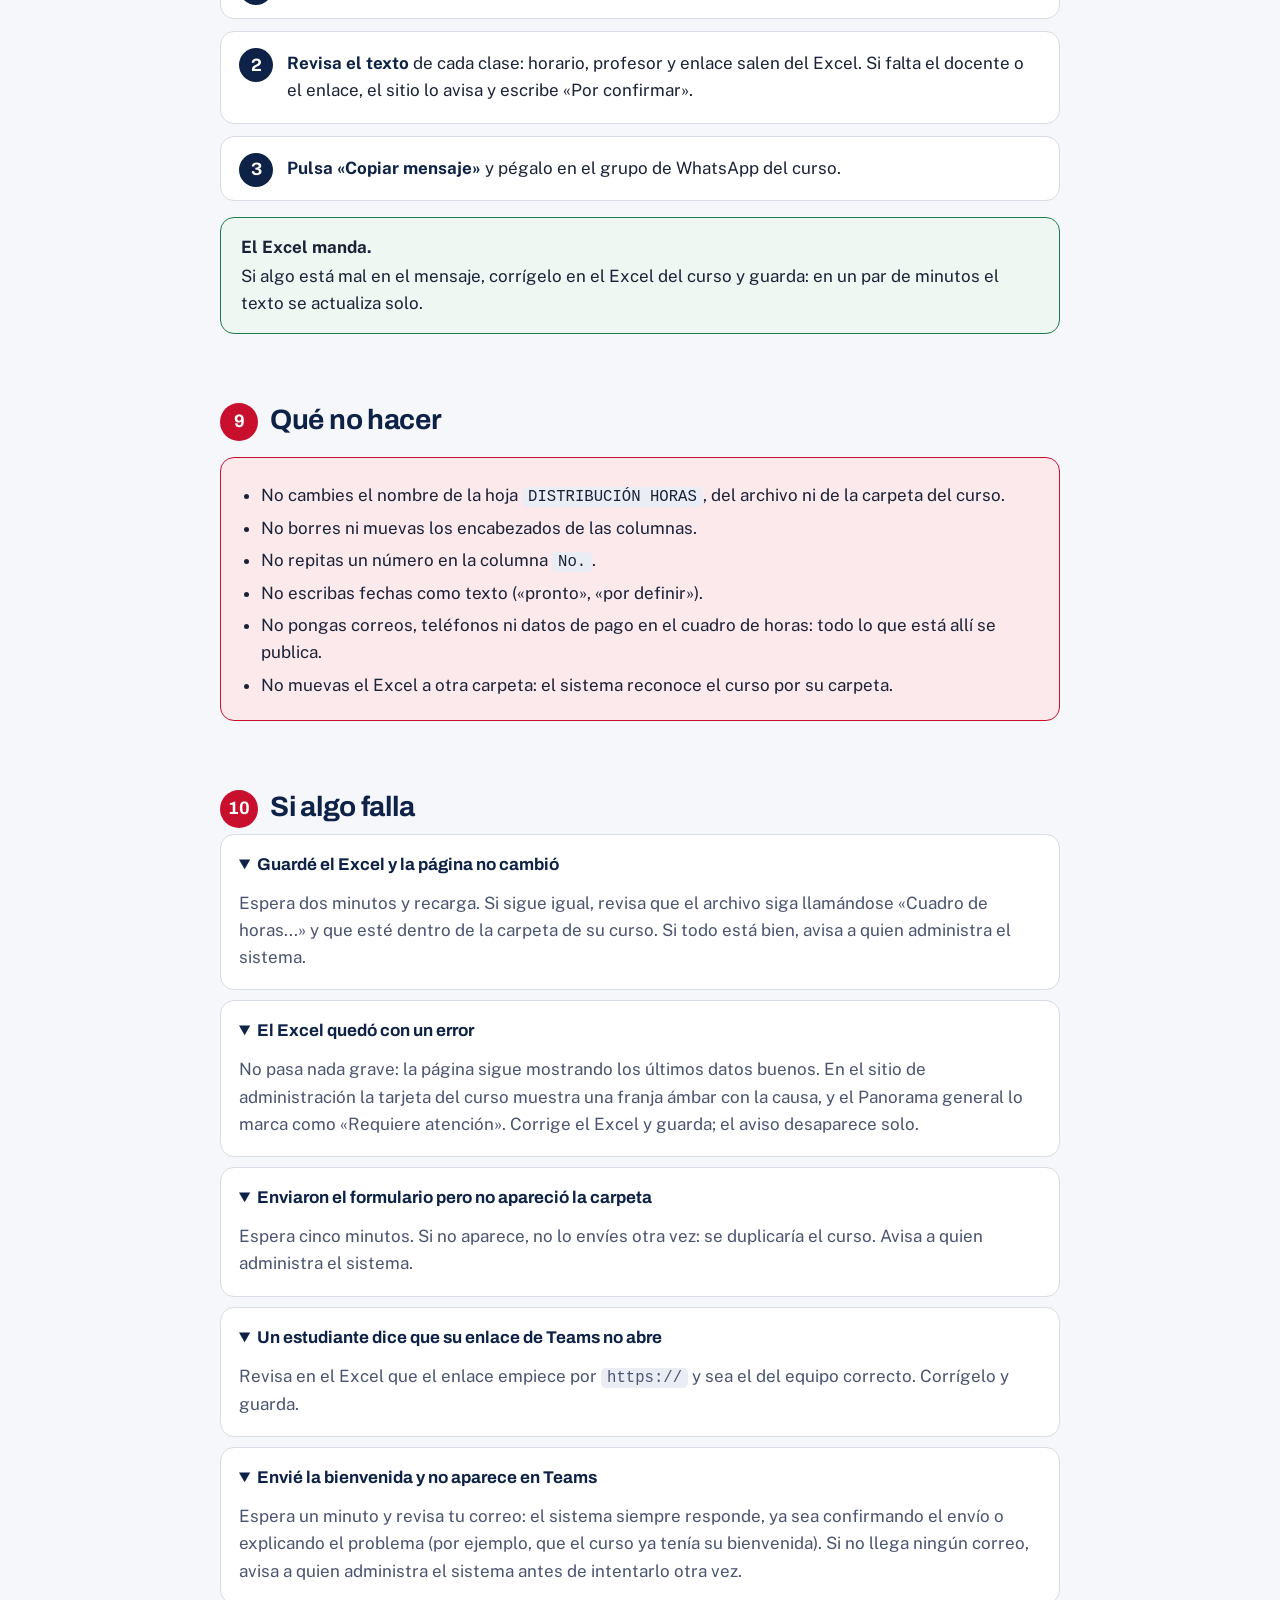
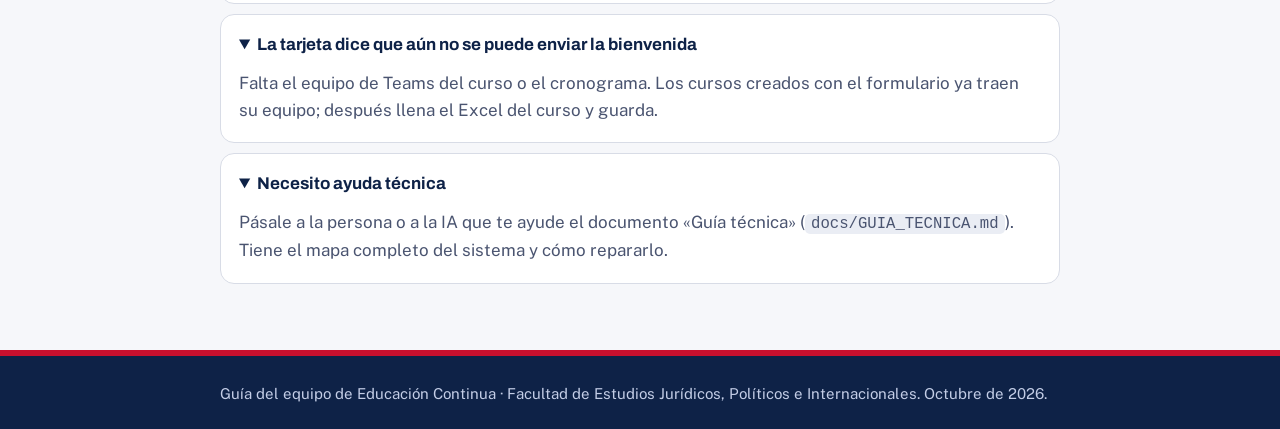
==== commit 1ff0acce: "Hub: panorama general (indicadores y matriz de cursos interactiva), tarjetas compactas con detalle p" ====
--- a/docs/guia-equipo.html
+++ b/docs/guia-equipo.html
@@ -158,7 +158,7 @@
     <li>Las alertas se miden contra las faltas que todavía se permiten, no contra un número fijo.</li>
     <li>Las clases canceladas no cuentan.</li>
     <li>La página de cada curso tiene la sección <b>Mi asistencia</b>: el estudiante escribe su nombre o su número de lista y ve su estado, sus faltas y las clases a las que asistió. Se publica solo <b>Nombre y primer apellido</b> (nunca el documento ni las notas de seguimiento) y no lleva código: cualquiera que conozca la página puede consultar a un compañero.</li>
-    <li>Si el primer apellido sale mal (por ejemplo, un nombre compuesto con un solo apellido), corrígelo en el Excel de asistencia. El sitio administrativo sigue mostrando «Estudiante 1», «Estudiante 2»...</li>
+    <li>Si el primer apellido sale mal (por ejemplo, un nombre compuesto con un solo apellido), corrígelo en el Excel de asistencia. El sitio administrativo muestra a cada estudiante con ese mismo nombre y su número de lista.</li>
   </ul>
 </section>
 
@@ -175,7 +175,7 @@
   <h2><span class="n">7</span>Enviar el mensaje de bienvenida al grupo de Teams</h2>
   <p class="lead">Desde el sitio de administración se envía, con un botón, la bienvenida del curso al canal General de su equipo de Teams. El texto sale de la plantilla de la unidad con los datos reales del Excel.</p>
   <ol class="pasos">
-    <li><b>Abre el sitio de administración</b> y busca la tarjeta del curso. El botón solo aparece si el curso ya tiene equipo de Teams registrado y cronograma publicado; si no, la tarjeta lo avisa.</li>
+    <li><b>Abre el sitio de administración</b>, busca la tarjeta del curso (o toca el curso en el Panorama general) y abre «Ver el detalle». El botón solo aparece si el curso ya tiene equipo de Teams registrado y cronograma publicado; si no, la tarjeta lo avisa.</li>
     <li><b>Despliega «Mensaje de bienvenida»</b> y revisa la vista previa: fechas, intensidad, horarios, módulos y enlace de la página del curso. Donde irán la gestora y el estudiante PAT dice «[nombre que escribes al enviar]».</li>
     <li><b>Pulsa «Enviar al grupo de Teams».</b> Se abre un formulario con el curso ya elegido. Inicia sesión con la cuenta institucional: así queda registrado quién lo envió.</li>
     <li><b>Escribe el nombre de la gestora logística</b> y revisa el del estudiante PAT (viene escrito si ya está en el Excel; corrígelo si hace falta). Si hay algo propio de este curso que los estudiantes deban saber (un cambio de última hora, una fecha especial), escríbelo en <b>«Nota adicional»</b>: se agrega al final del mensaje. Si no hay nada, déjala vacía.</li>
@@ -218,7 +218,7 @@
   </details>
   <details open>
     <summary>El Excel quedó con un error</summary>
-    <p>No pasa nada grave: la página sigue mostrando los últimos datos buenos. En el sitio de administración la tarjeta del curso muestra una franja ámbar con la causa. Corrige el Excel y guarda; el aviso desaparece solo.</p>
+    <p>No pasa nada grave: la página sigue mostrando los últimos datos buenos. En el sitio de administración la tarjeta del curso muestra una franja ámbar con la causa, y el Panorama general lo marca como «Requiere atención». Corrige el Excel y guarda; el aviso desaparece solo.</p>
   </details>
   <details open>
     <summary>Enviaron el formulario pero no apareció la carpeta</summary>
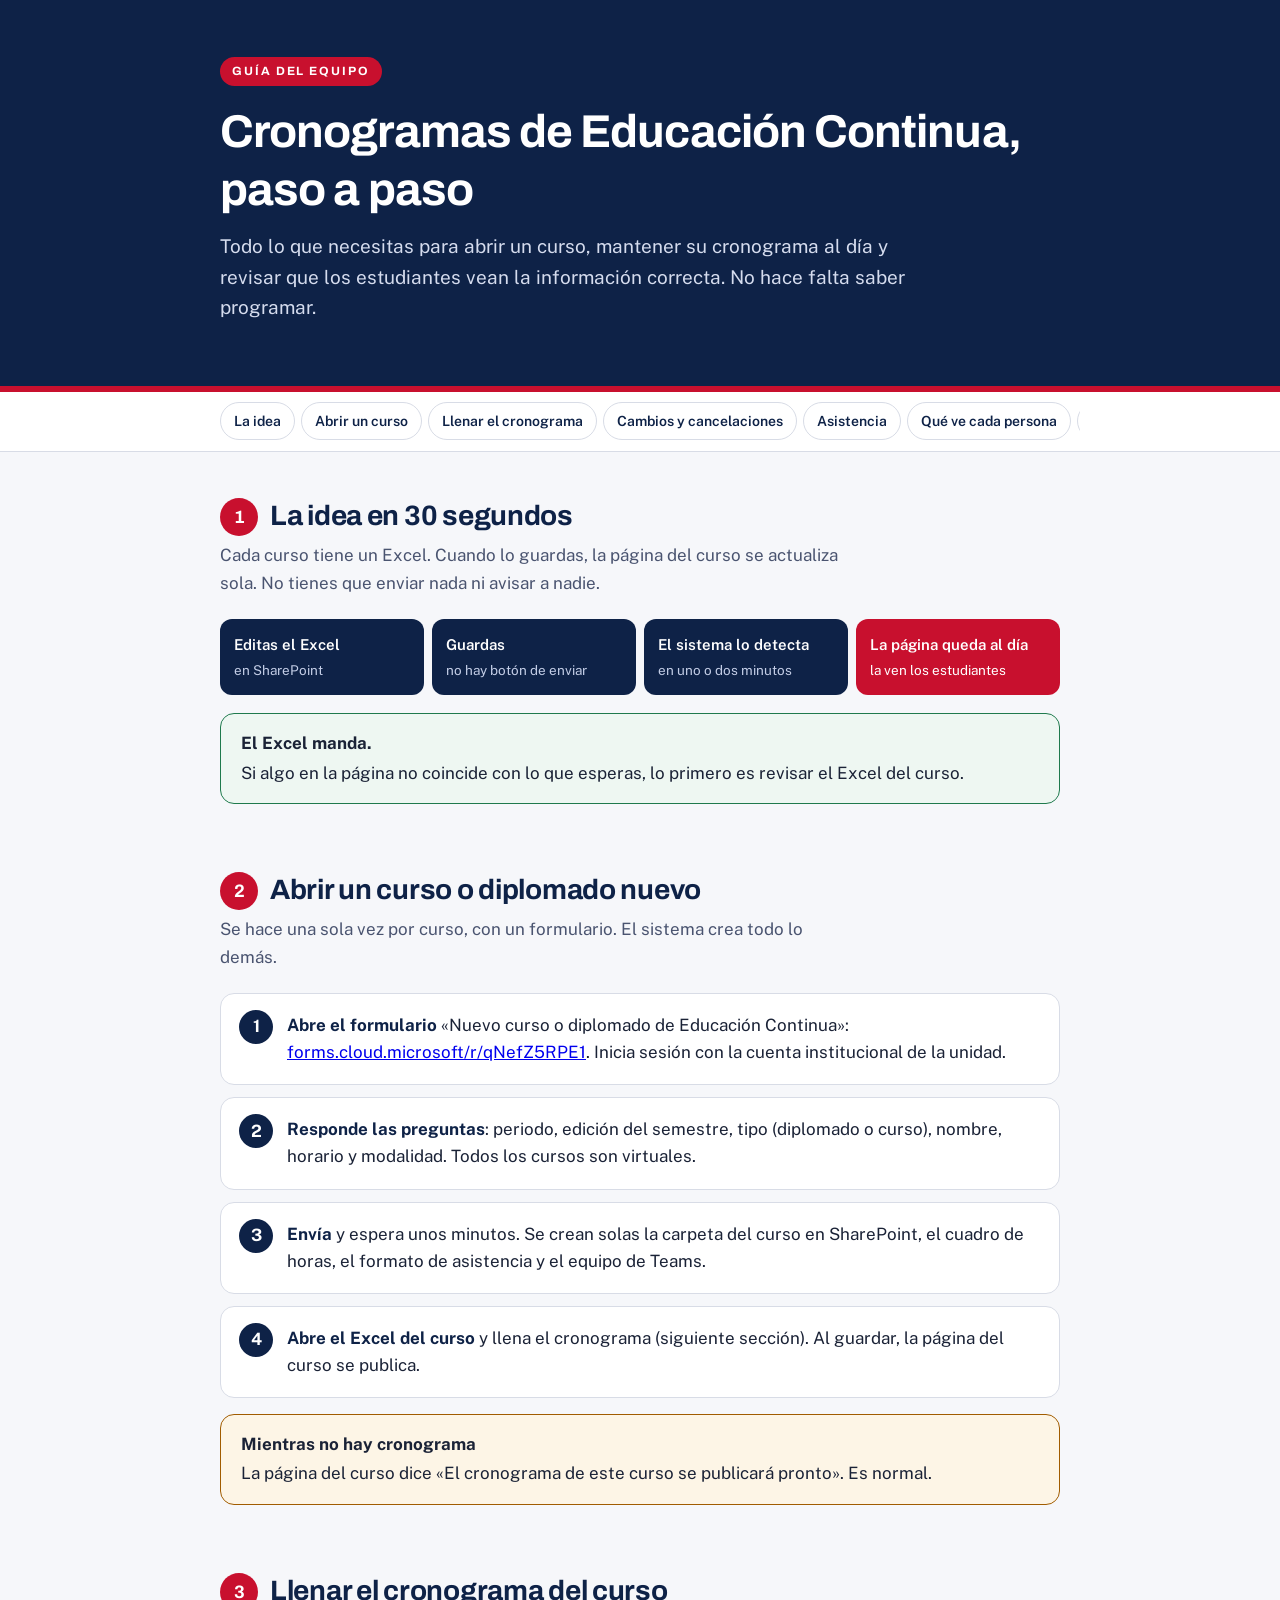
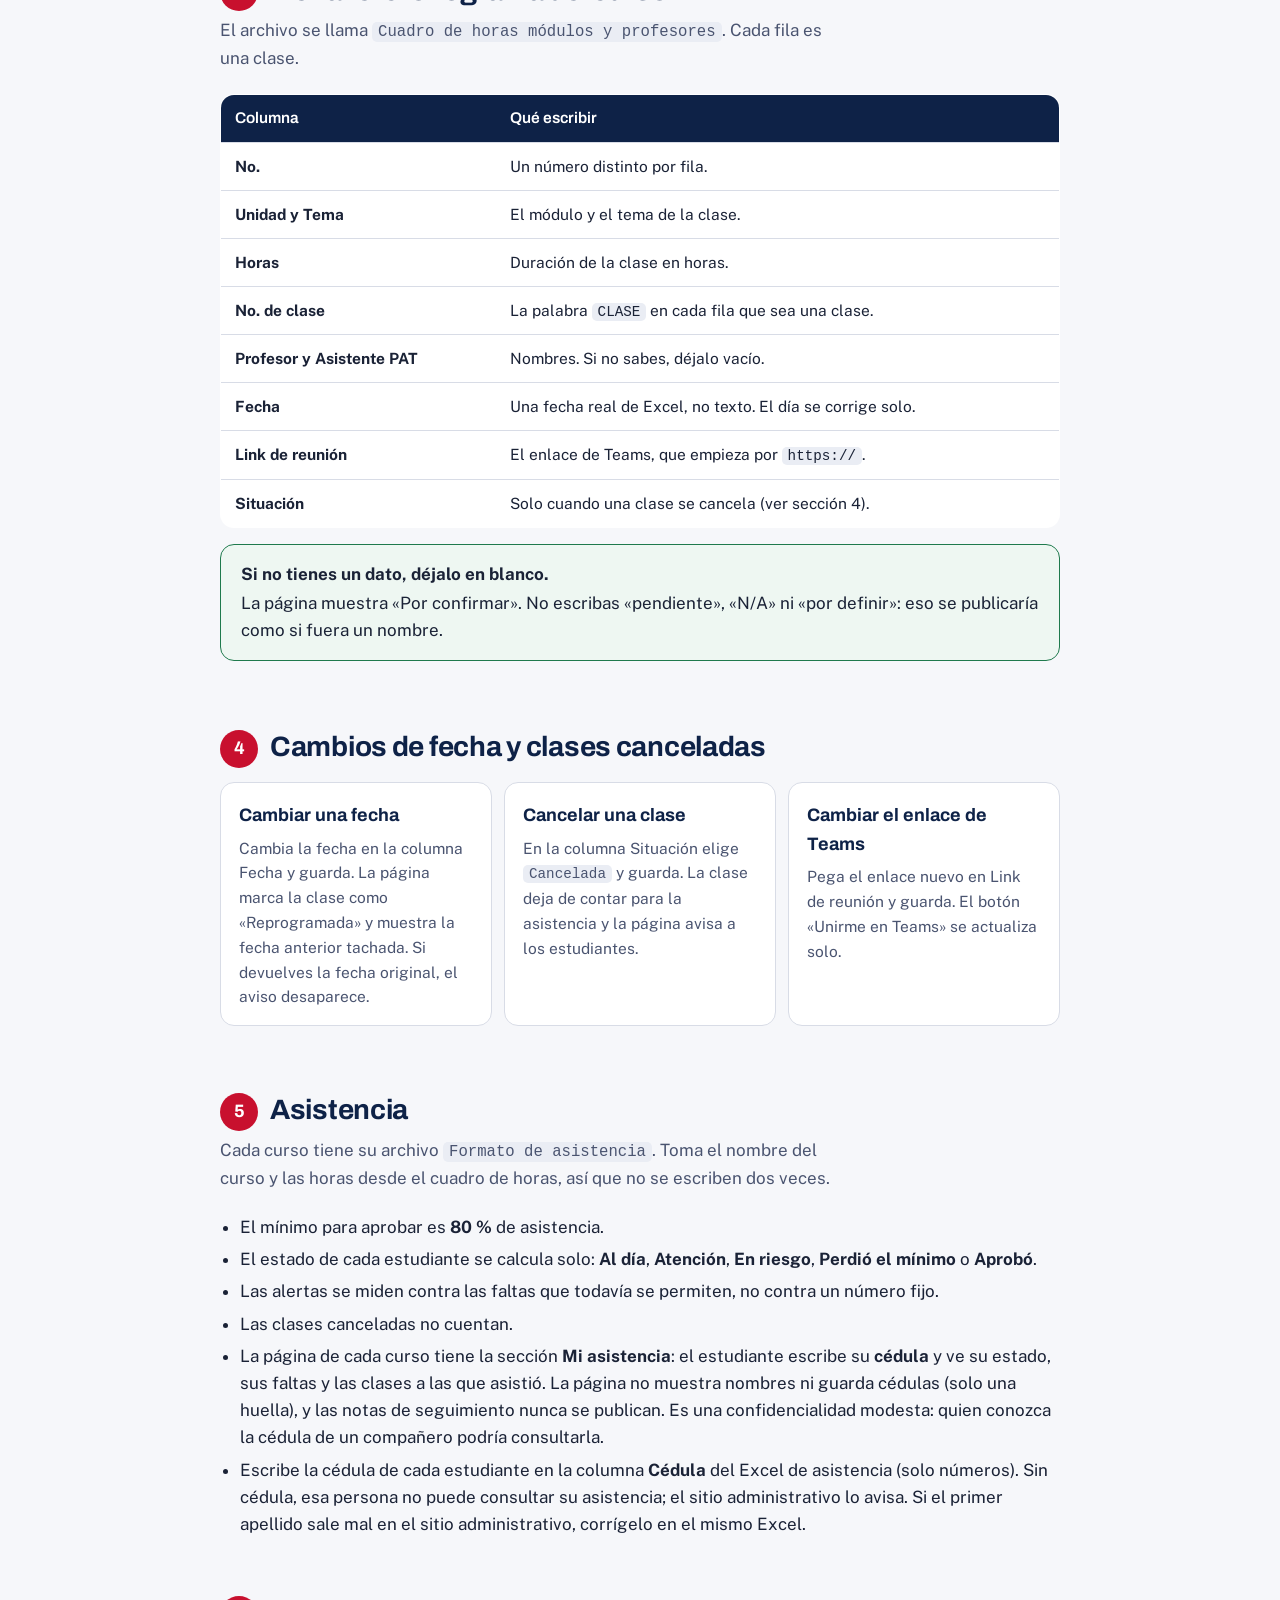
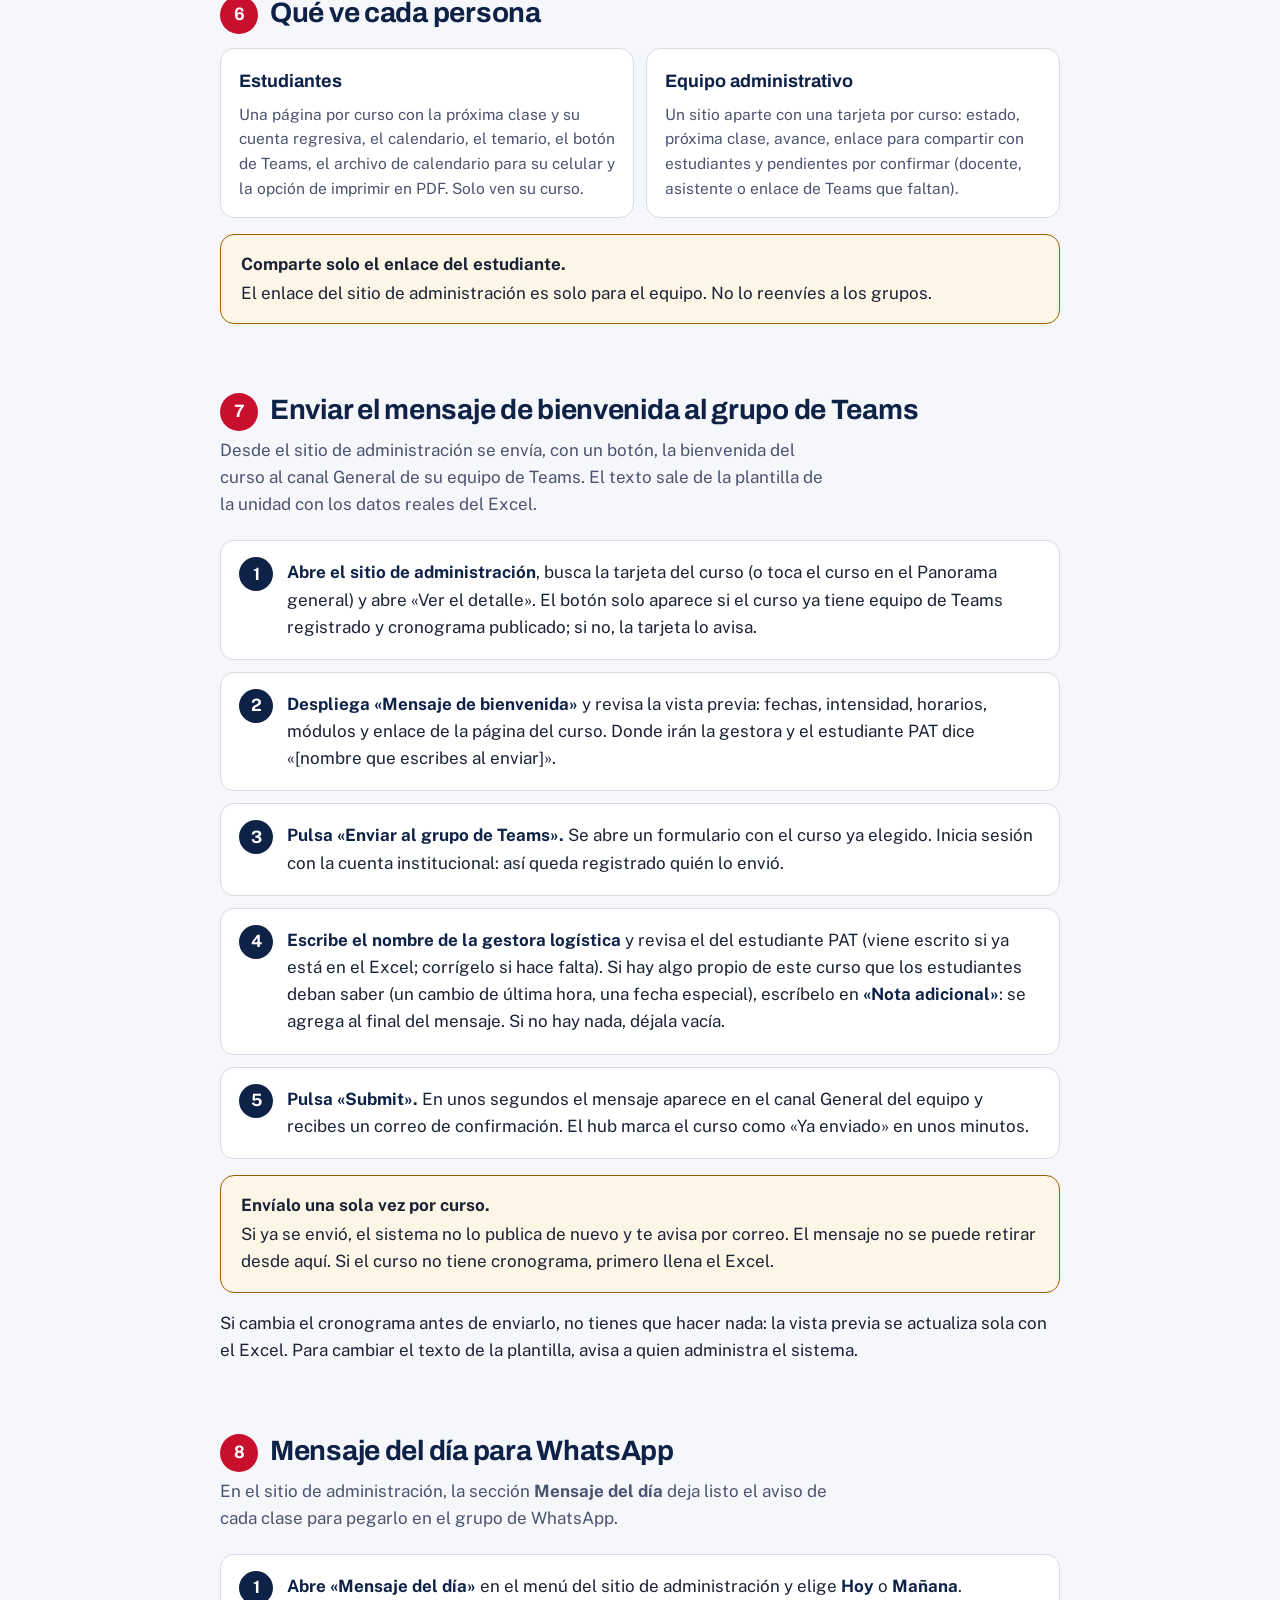
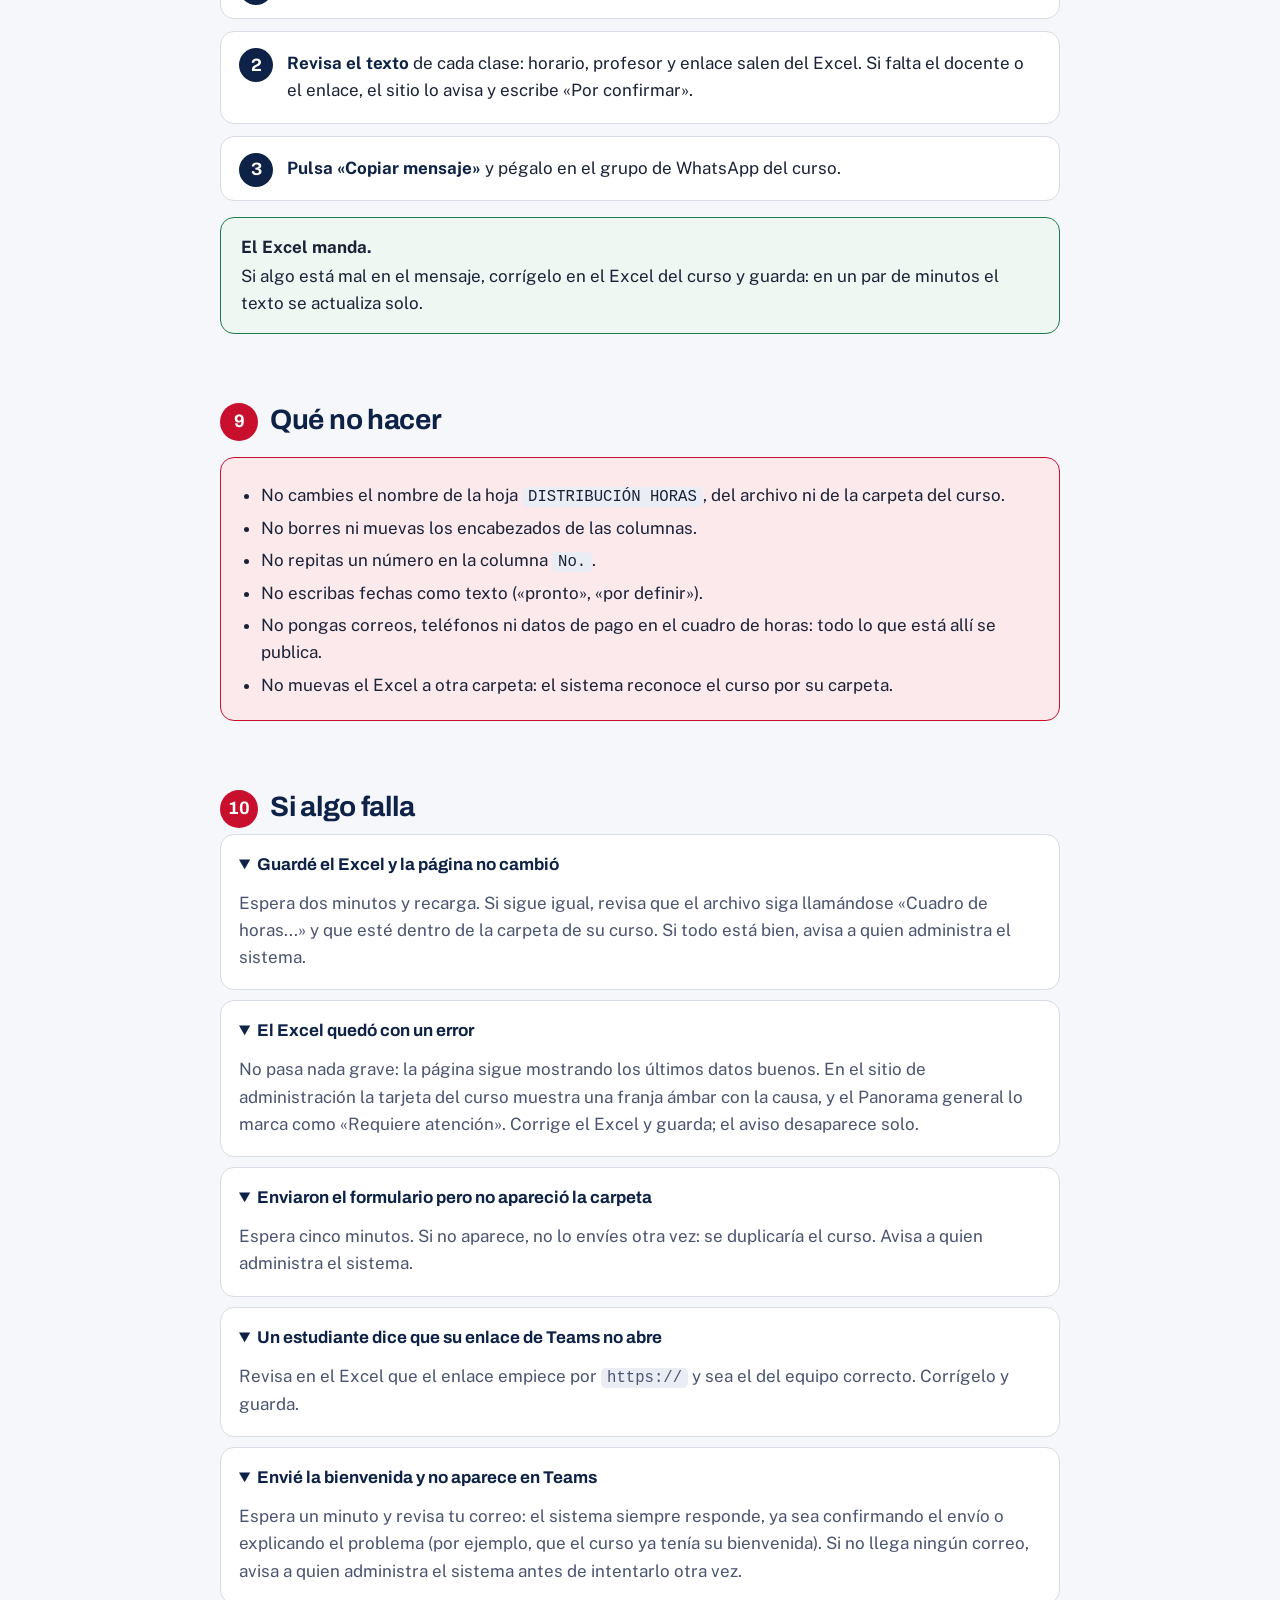
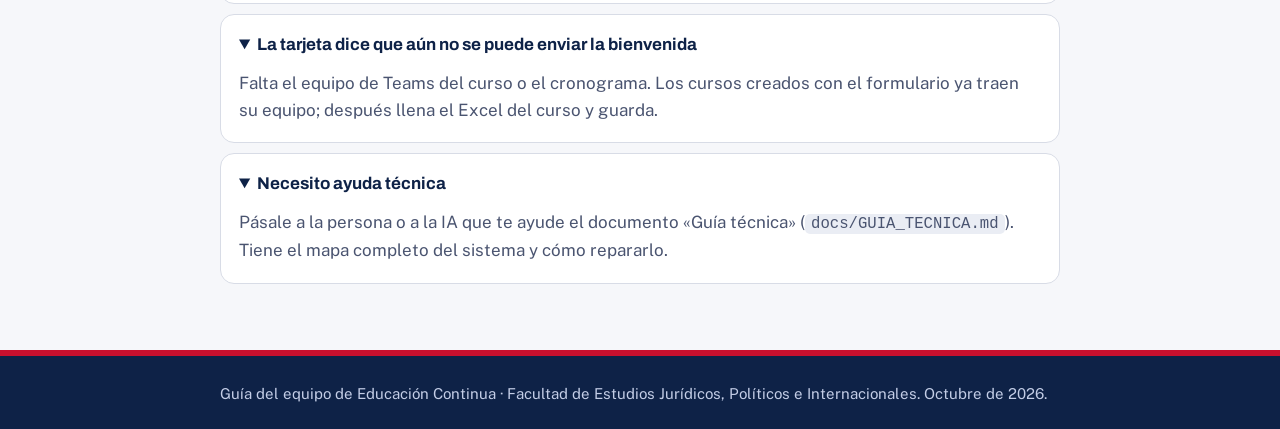
==== commit fd5e0d86: "Mi asistencia por cédula: columna Cédula en el Excel, huella PBKDF2 en lugar de la cédula, página pú" ====
--- a/docs/guia-equipo.html
+++ b/docs/guia-equipo.html
@@ -157,8 +157,8 @@
     <li>El estado de cada estudiante se calcula solo: <b>Al día</b>, <b>Atención</b>, <b>En riesgo</b>, <b>Perdió el mínimo</b> o <b>Aprobó</b>.</li>
     <li>Las alertas se miden contra las faltas que todavía se permiten, no contra un número fijo.</li>
     <li>Las clases canceladas no cuentan.</li>
-    <li>La página de cada curso tiene la sección <b>Mi asistencia</b>: el estudiante escribe su nombre o su número de lista y ve su estado, sus faltas y las clases a las que asistió. Se publica solo <b>Nombre y primer apellido</b> (nunca el documento ni las notas de seguimiento) y no lleva código: cualquiera que conozca la página puede consultar a un compañero.</li>
-    <li>Si el primer apellido sale mal (por ejemplo, un nombre compuesto con un solo apellido), corrígelo en el Excel de asistencia. El sitio administrativo muestra a cada estudiante con ese mismo nombre y su número de lista.</li>
+    <li>La página de cada curso tiene la sección <b>Mi asistencia</b>: el estudiante escribe su <b>cédula</b> y ve su estado, sus faltas y las clases a las que asistió. La página no muestra nombres ni guarda cédulas (solo una huella), y las notas de seguimiento nunca se publican. Es una confidencialidad modesta: quien conozca la cédula de un compañero podría consultarla.</li>
+    <li>Escribe la cédula de cada estudiante en la columna <b>Cédula</b> del Excel de asistencia (solo números). Sin cédula, esa persona no puede consultar su asistencia; el sitio administrativo lo avisa. Si el primer apellido sale mal en el sitio administrativo, corrígelo en el mismo Excel.</li>
   </ul>
 </section>
 
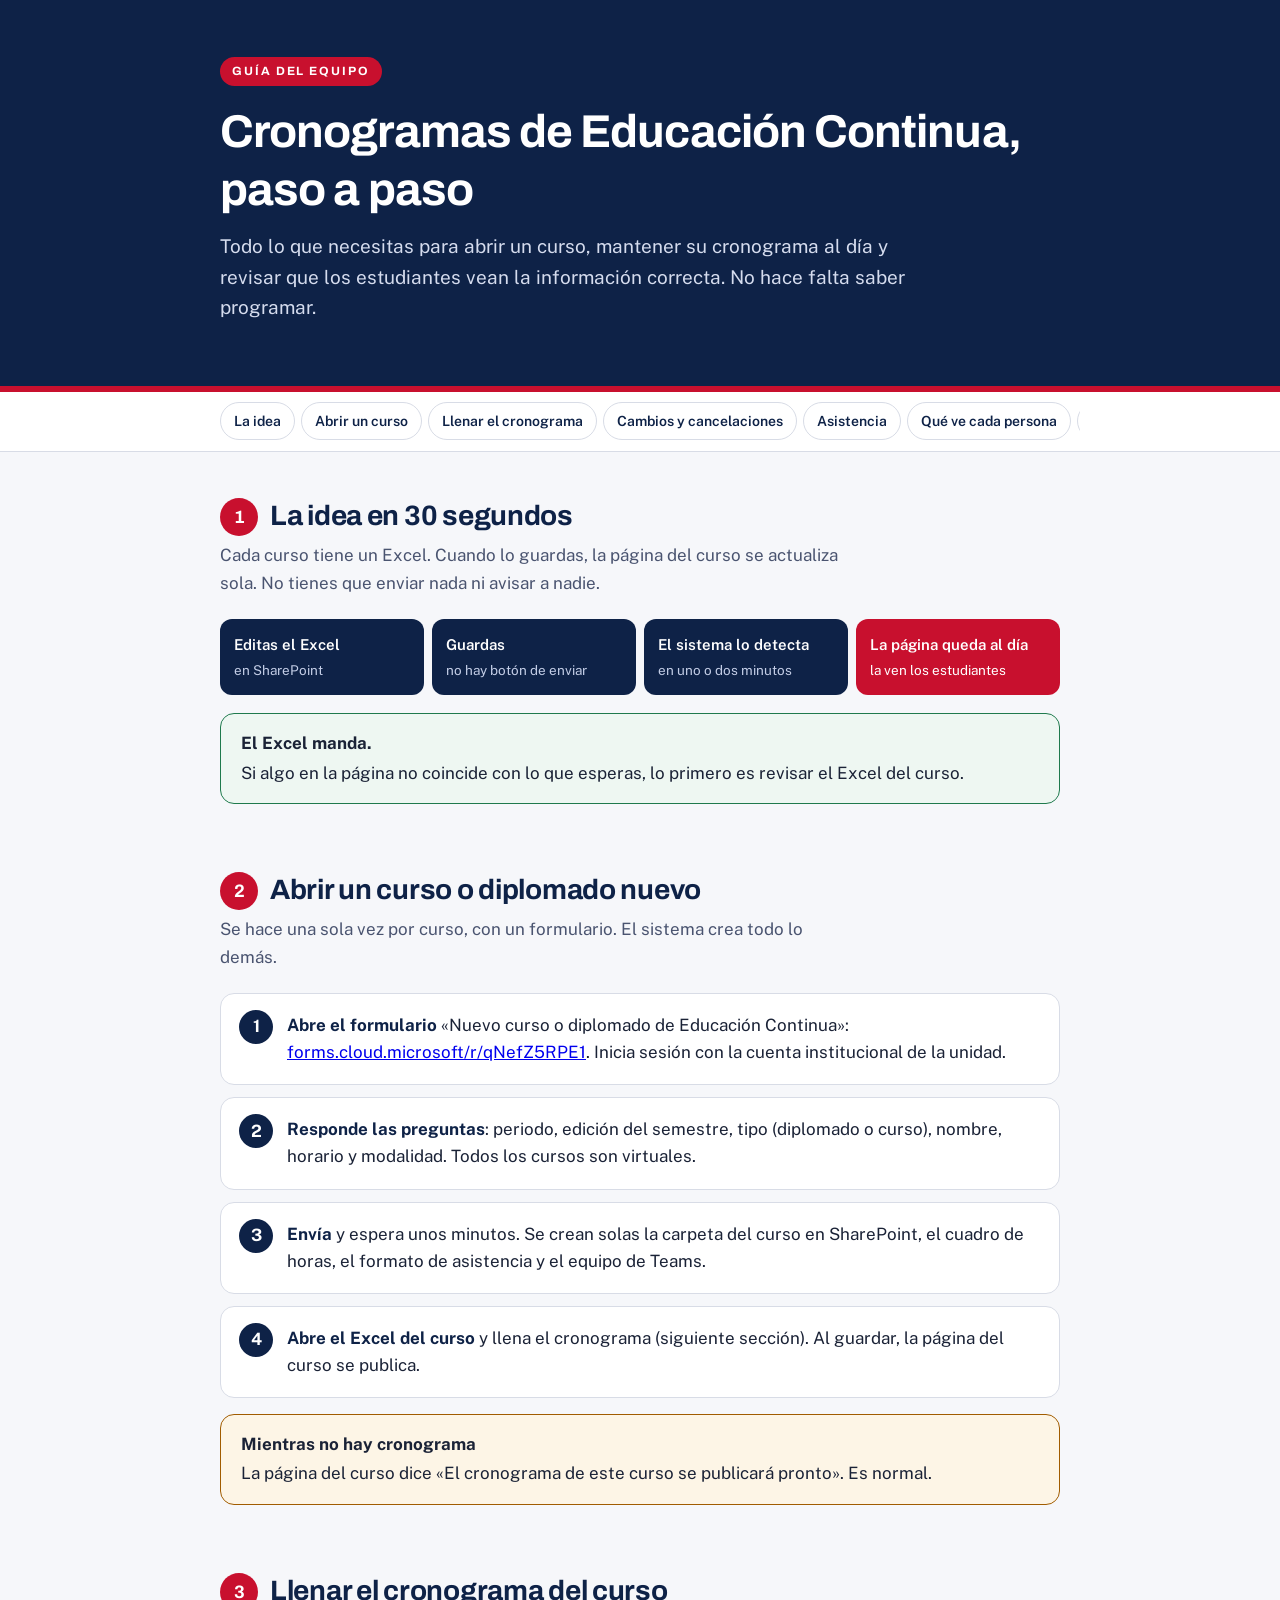
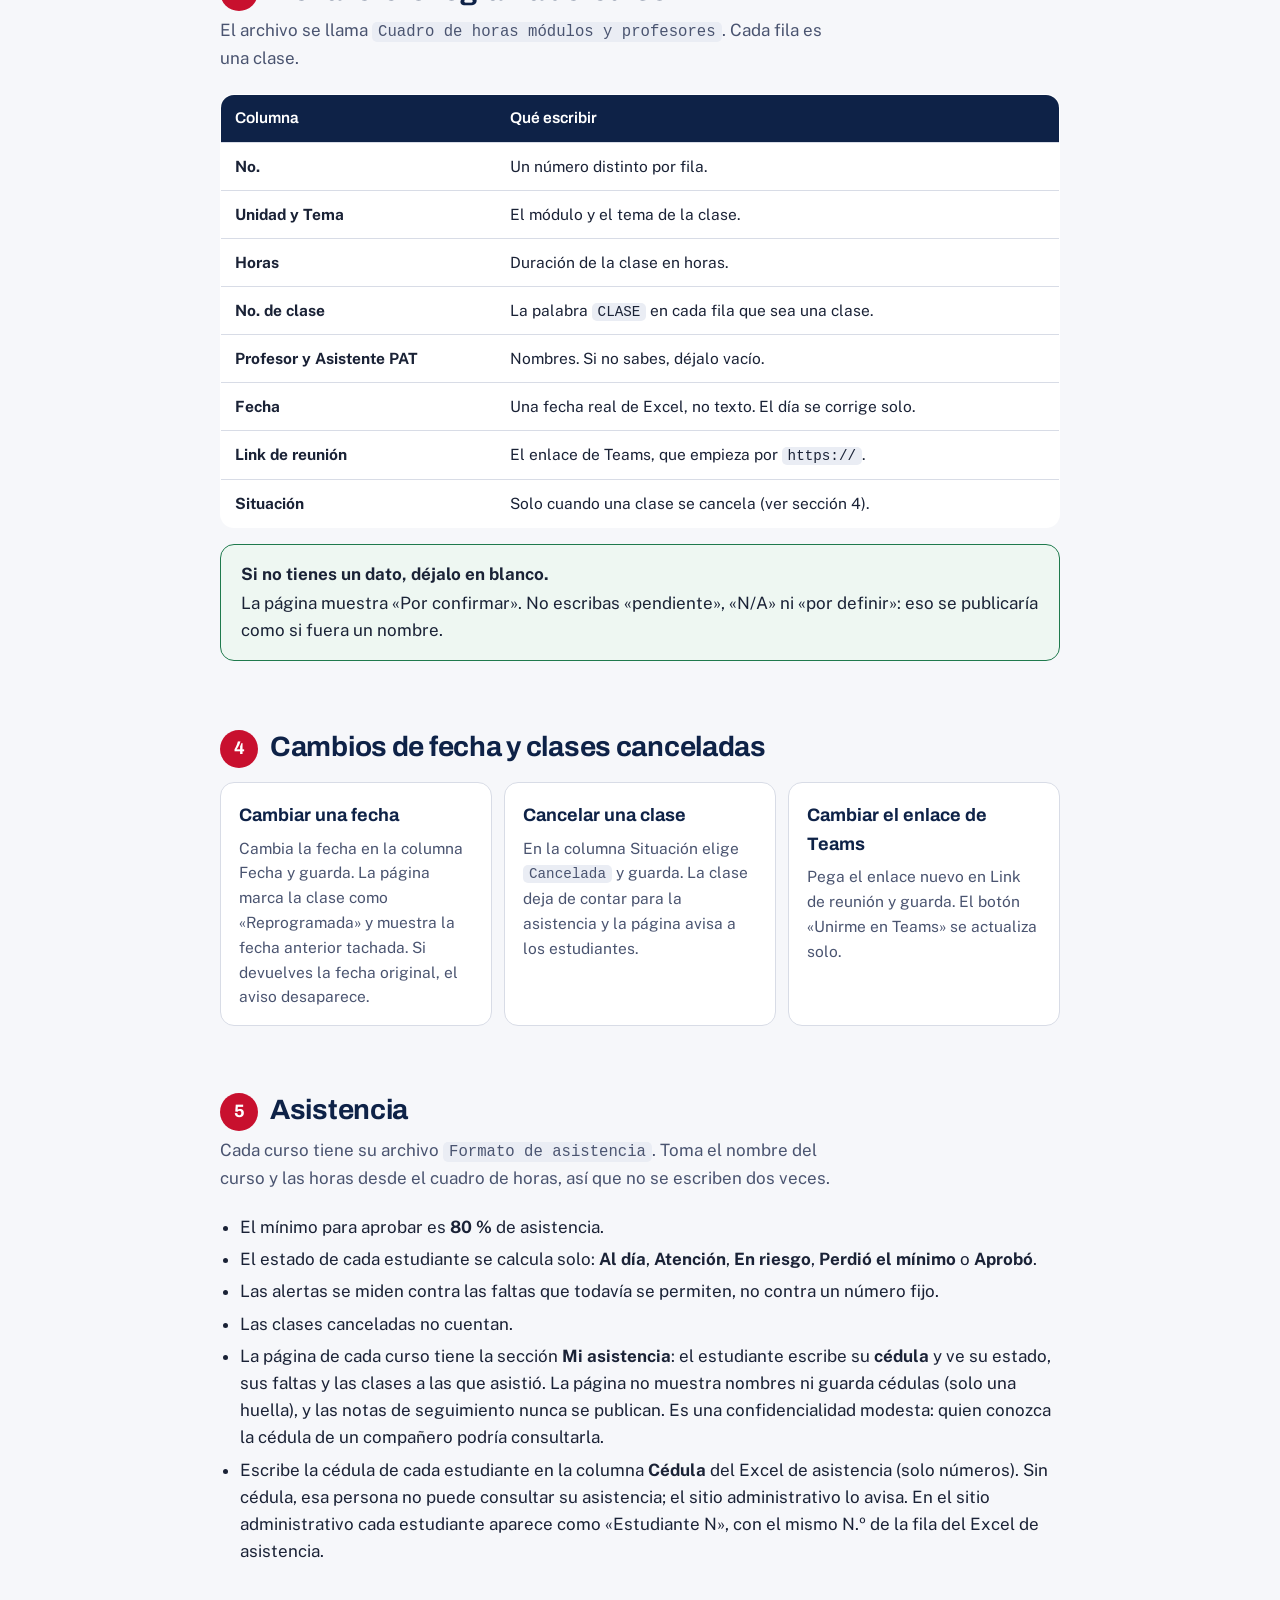
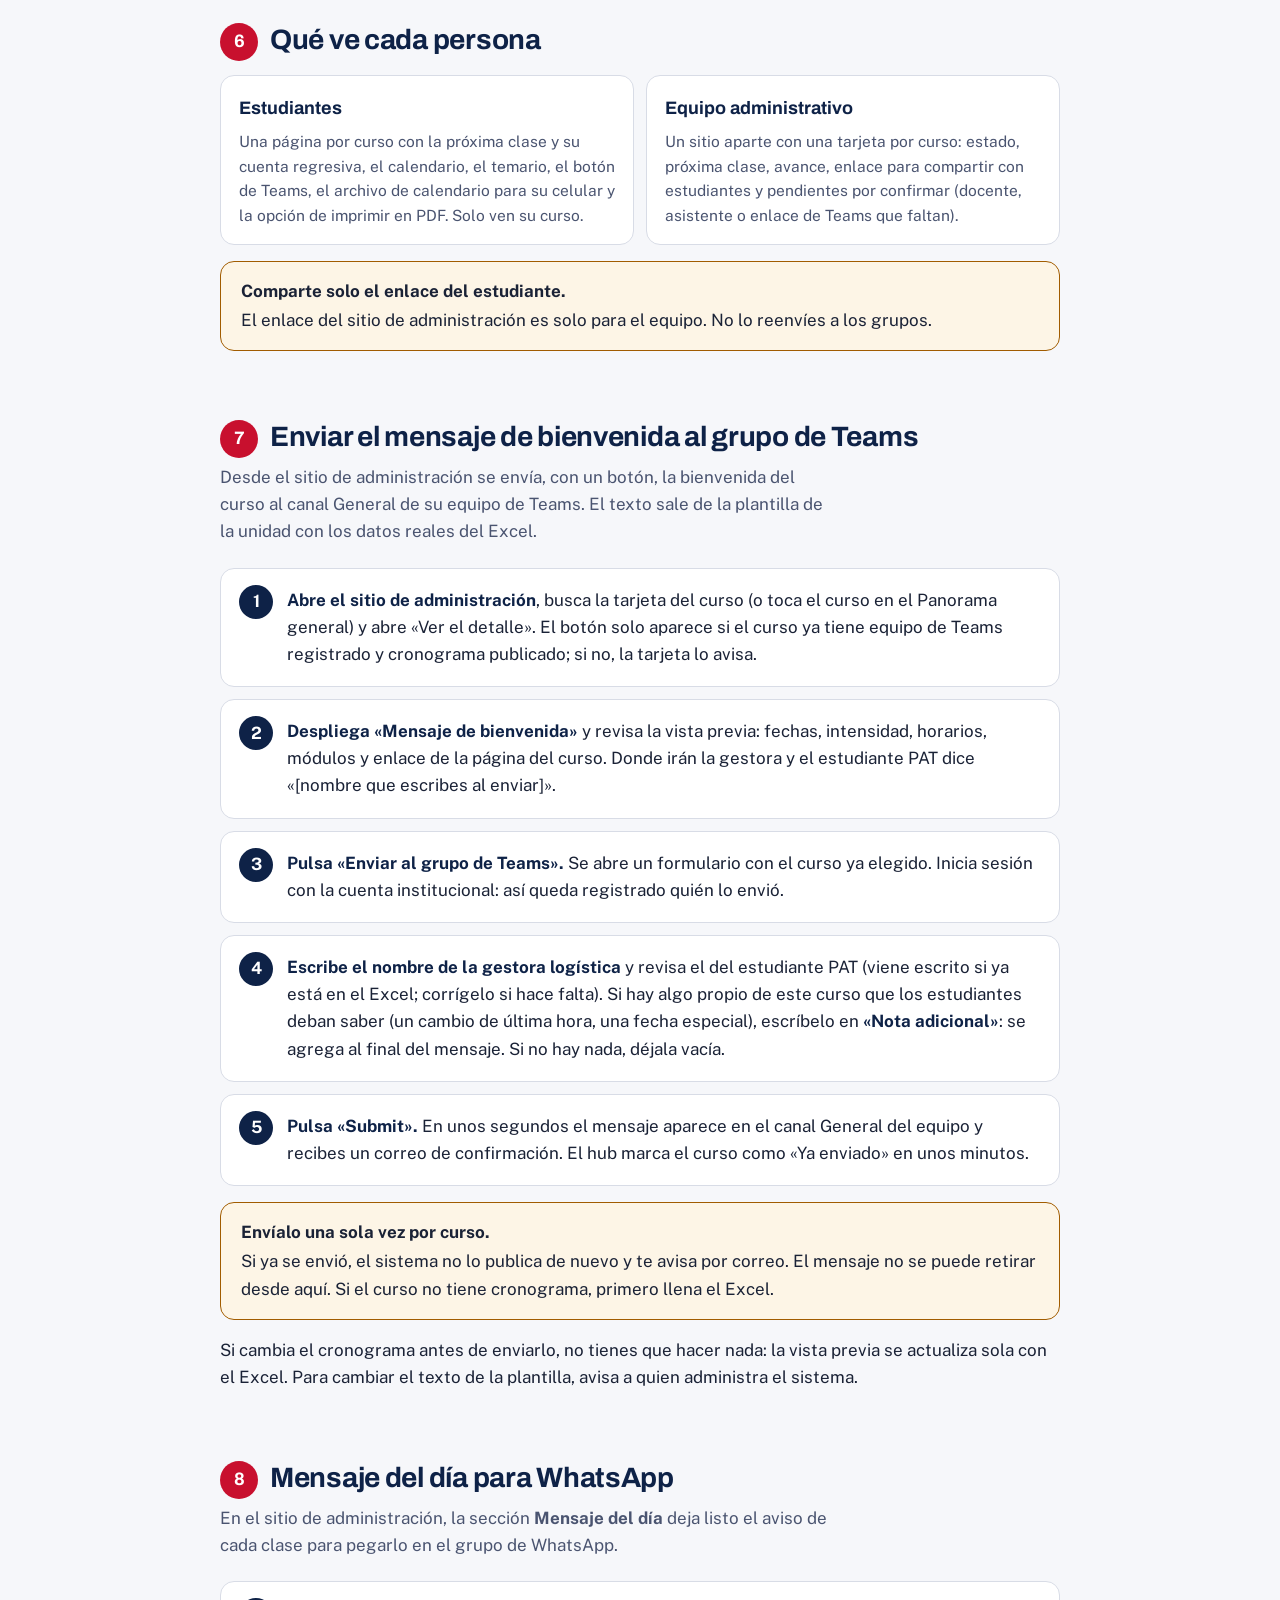
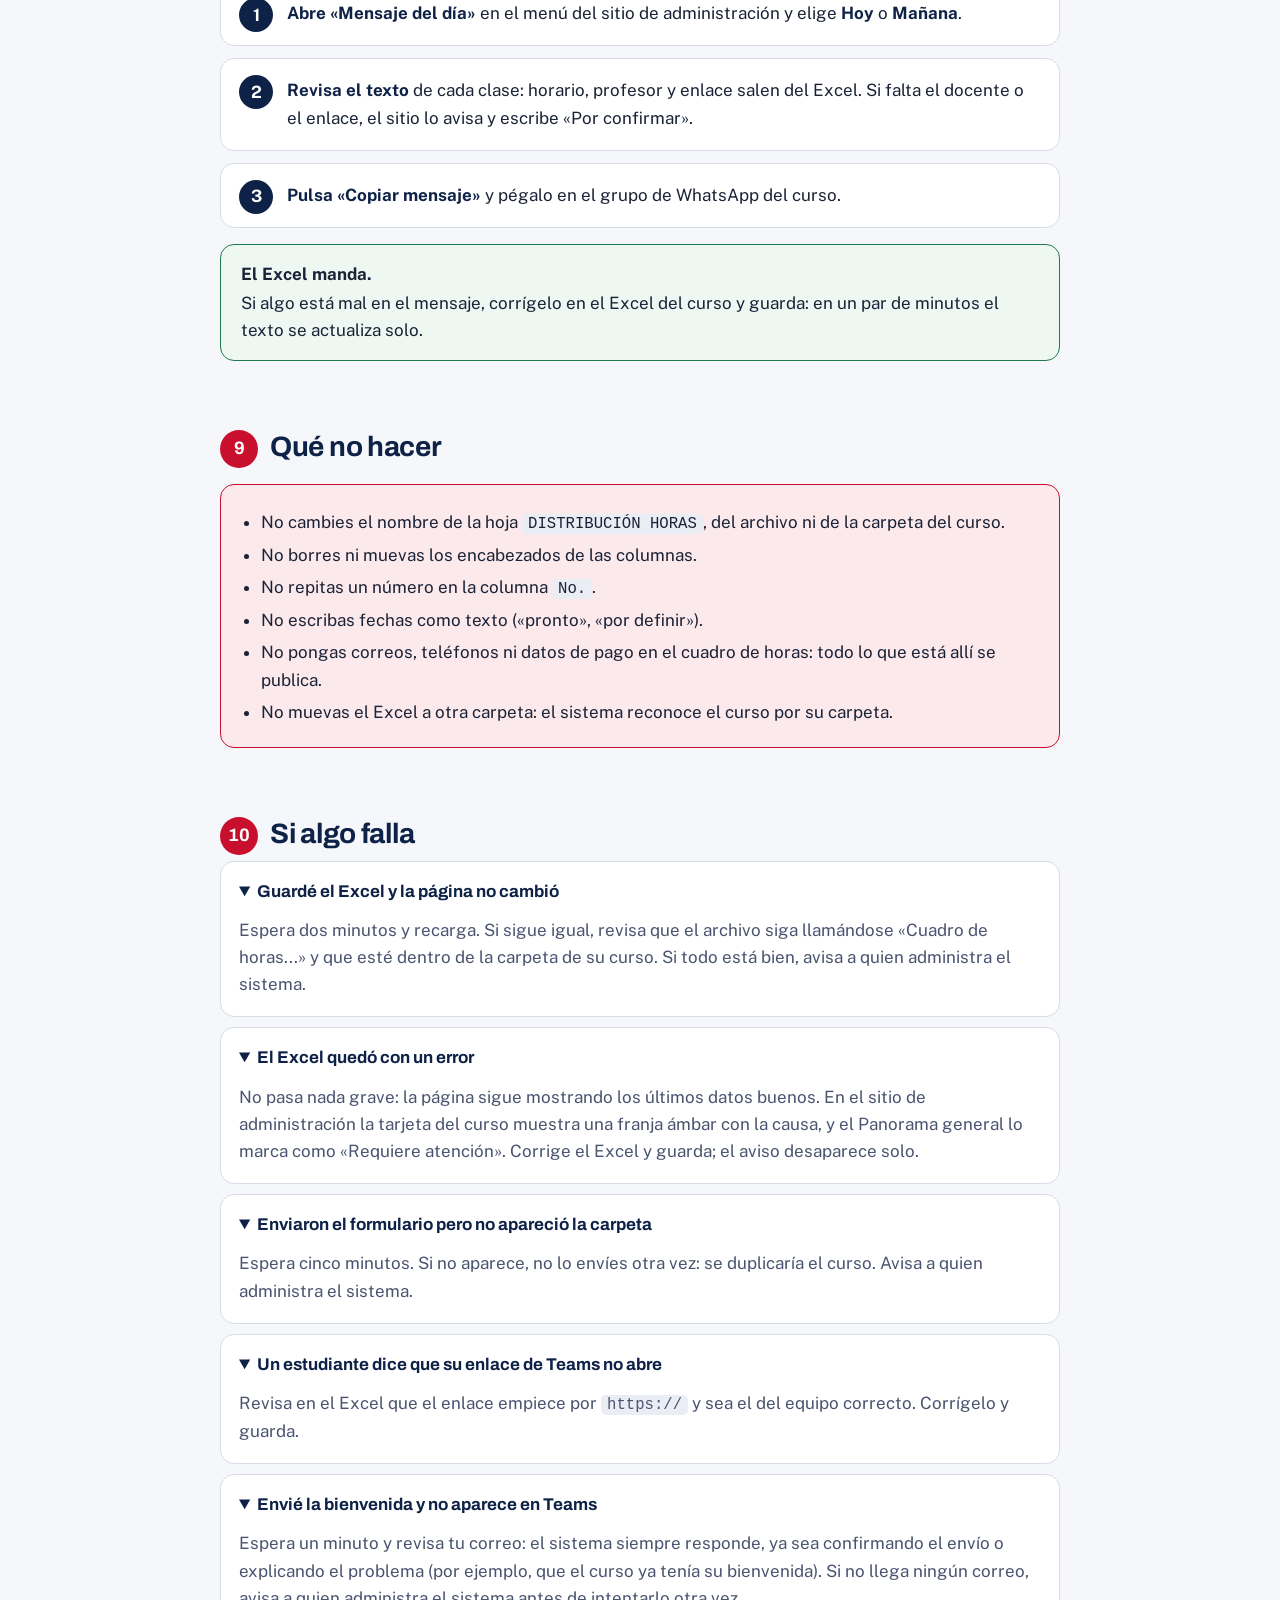
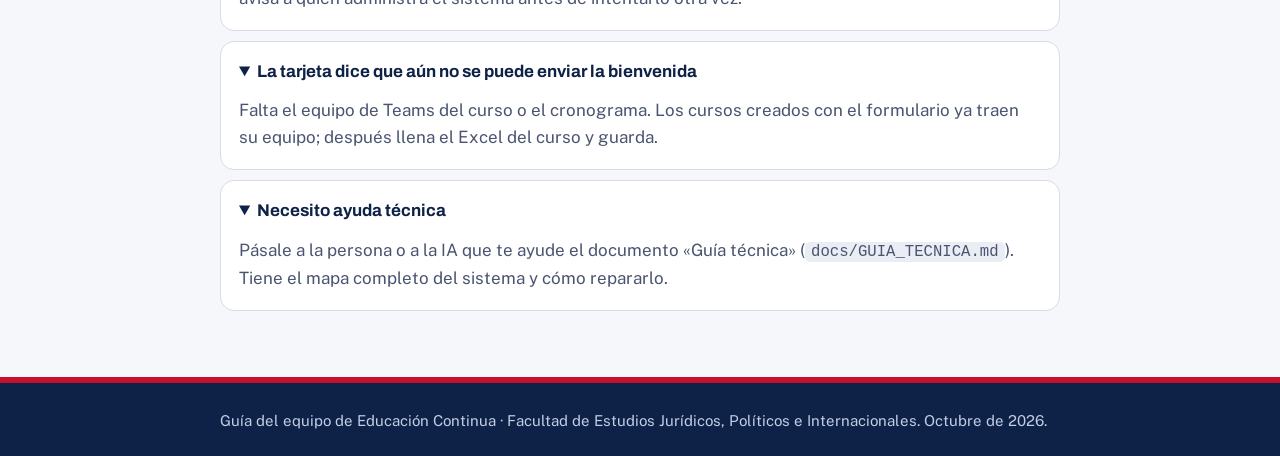
==== commit 2565c55c: "Quitar las etiquetas de nombres del repositorio: la asistencia guarda solo el número de lista y la h" ====
--- a/docs/guia-equipo.html
+++ b/docs/guia-equipo.html
@@ -158,7 +158,7 @@
     <li>Las alertas se miden contra las faltas que todavía se permiten, no contra un número fijo.</li>
     <li>Las clases canceladas no cuentan.</li>
     <li>La página de cada curso tiene la sección <b>Mi asistencia</b>: el estudiante escribe su <b>cédula</b> y ve su estado, sus faltas y las clases a las que asistió. La página no muestra nombres ni guarda cédulas (solo una huella), y las notas de seguimiento nunca se publican. Es una confidencialidad modesta: quien conozca la cédula de un compañero podría consultarla.</li>
-    <li>Escribe la cédula de cada estudiante en la columna <b>Cédula</b> del Excel de asistencia (solo números). Sin cédula, esa persona no puede consultar su asistencia; el sitio administrativo lo avisa. Si el primer apellido sale mal en el sitio administrativo, corrígelo en el mismo Excel.</li>
+    <li>Escribe la cédula de cada estudiante en la columna <b>Cédula</b> del Excel de asistencia (solo números). Sin cédula, esa persona no puede consultar su asistencia; el sitio administrativo lo avisa. En el sitio administrativo cada estudiante aparece como «Estudiante N», con el mismo N.º de la fila del Excel de asistencia.</li>
   </ul>
 </section>
 
